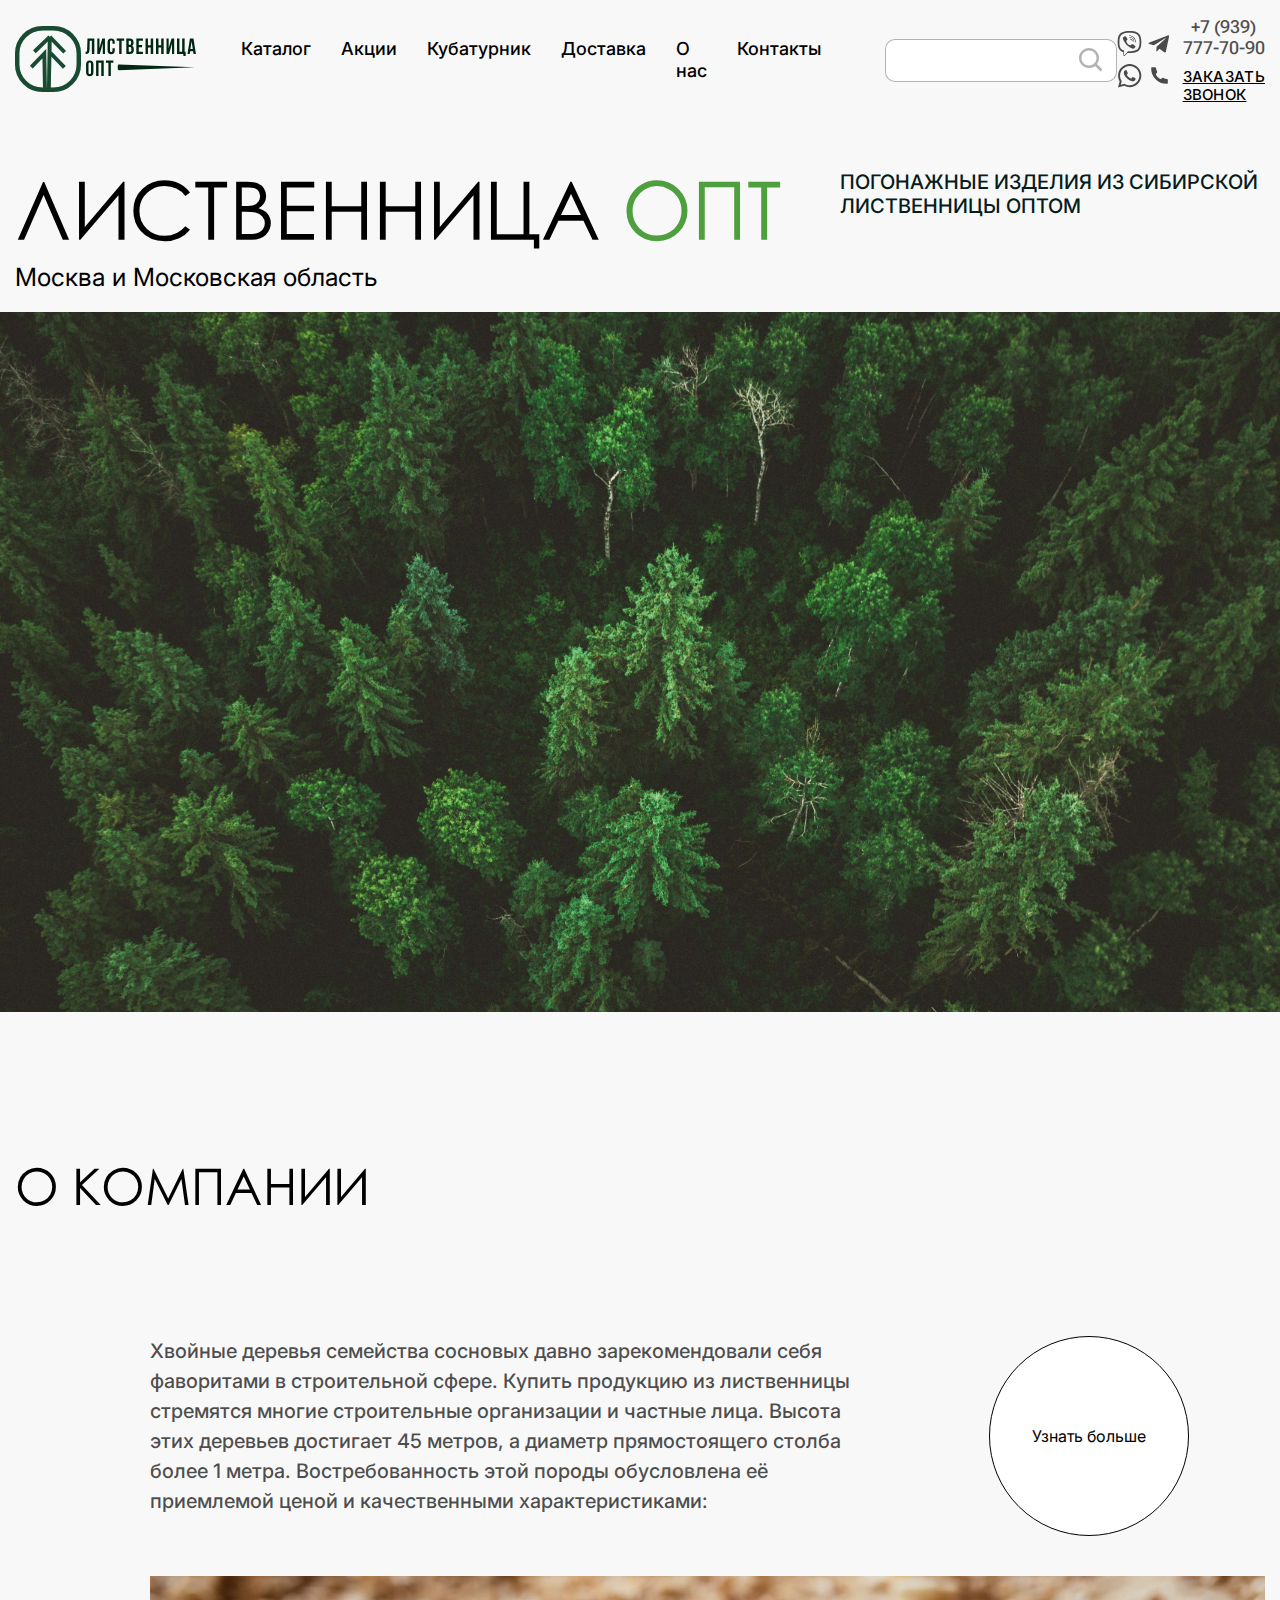
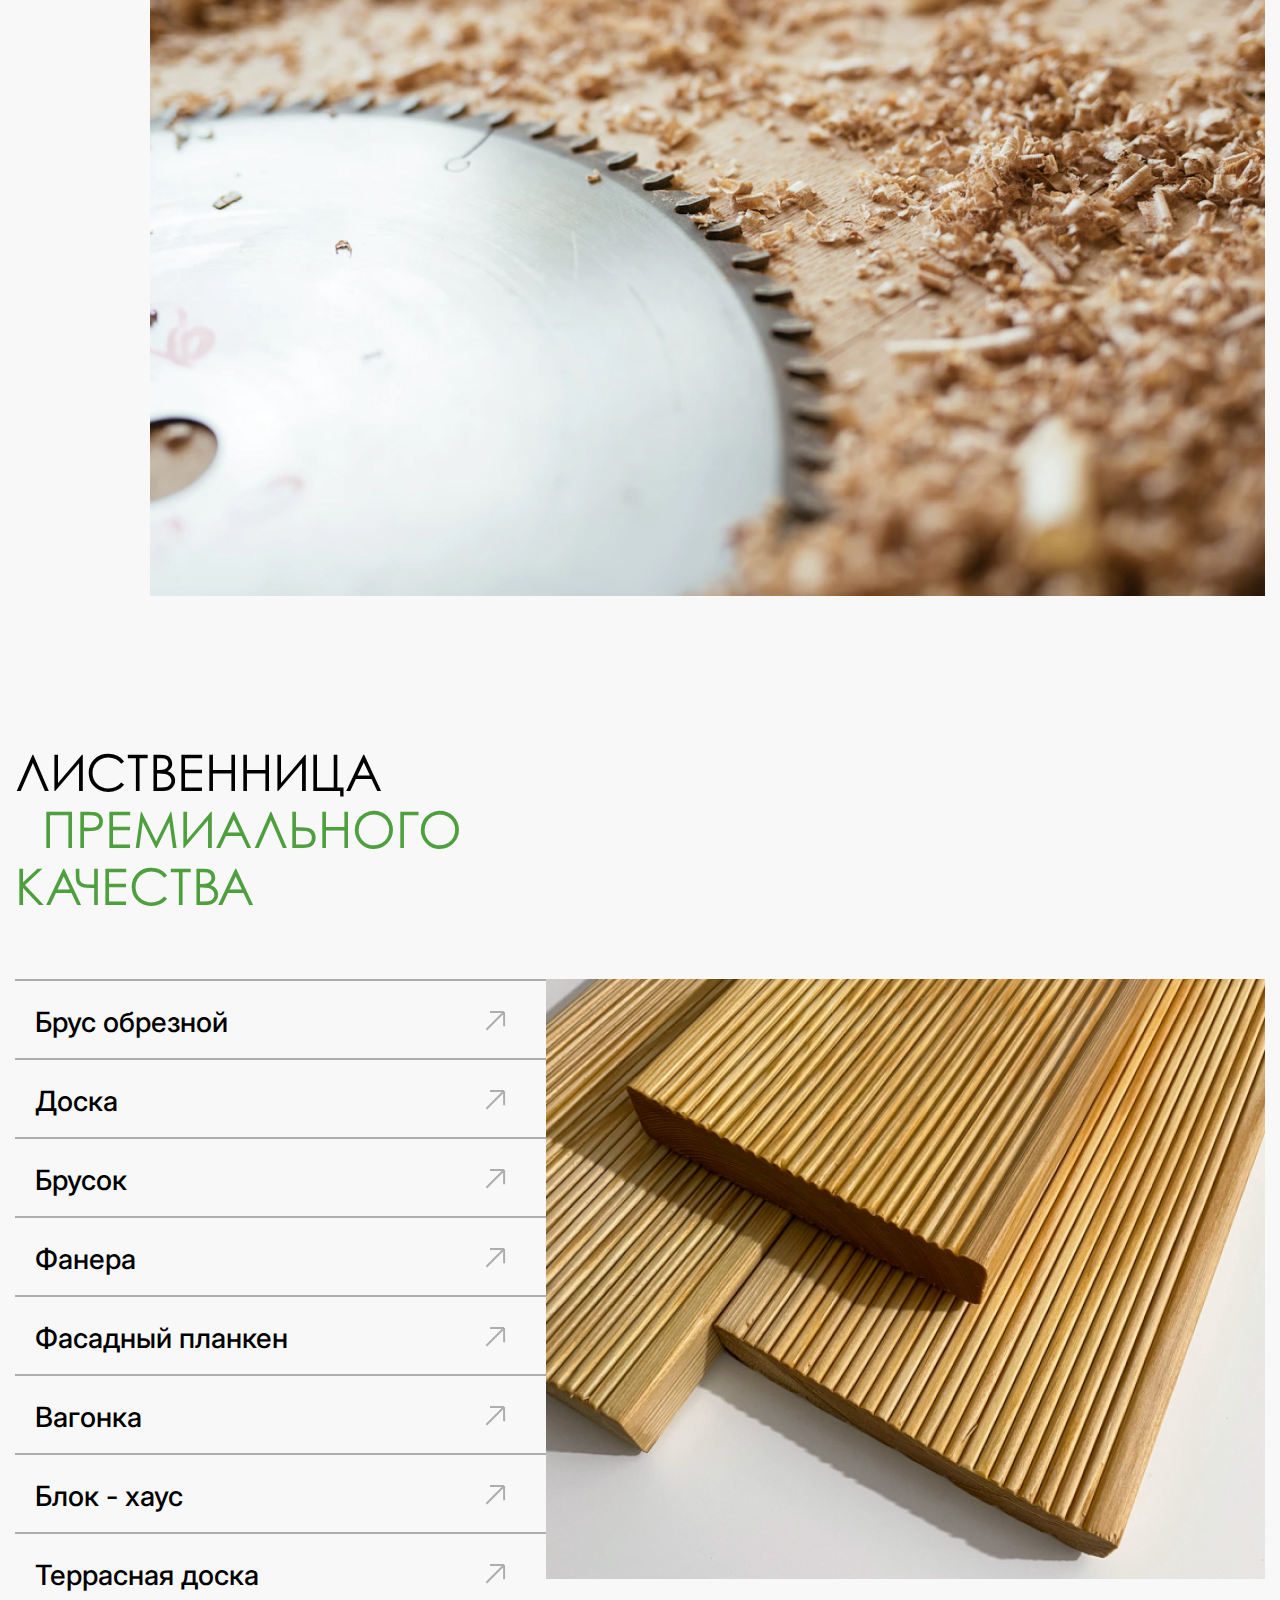
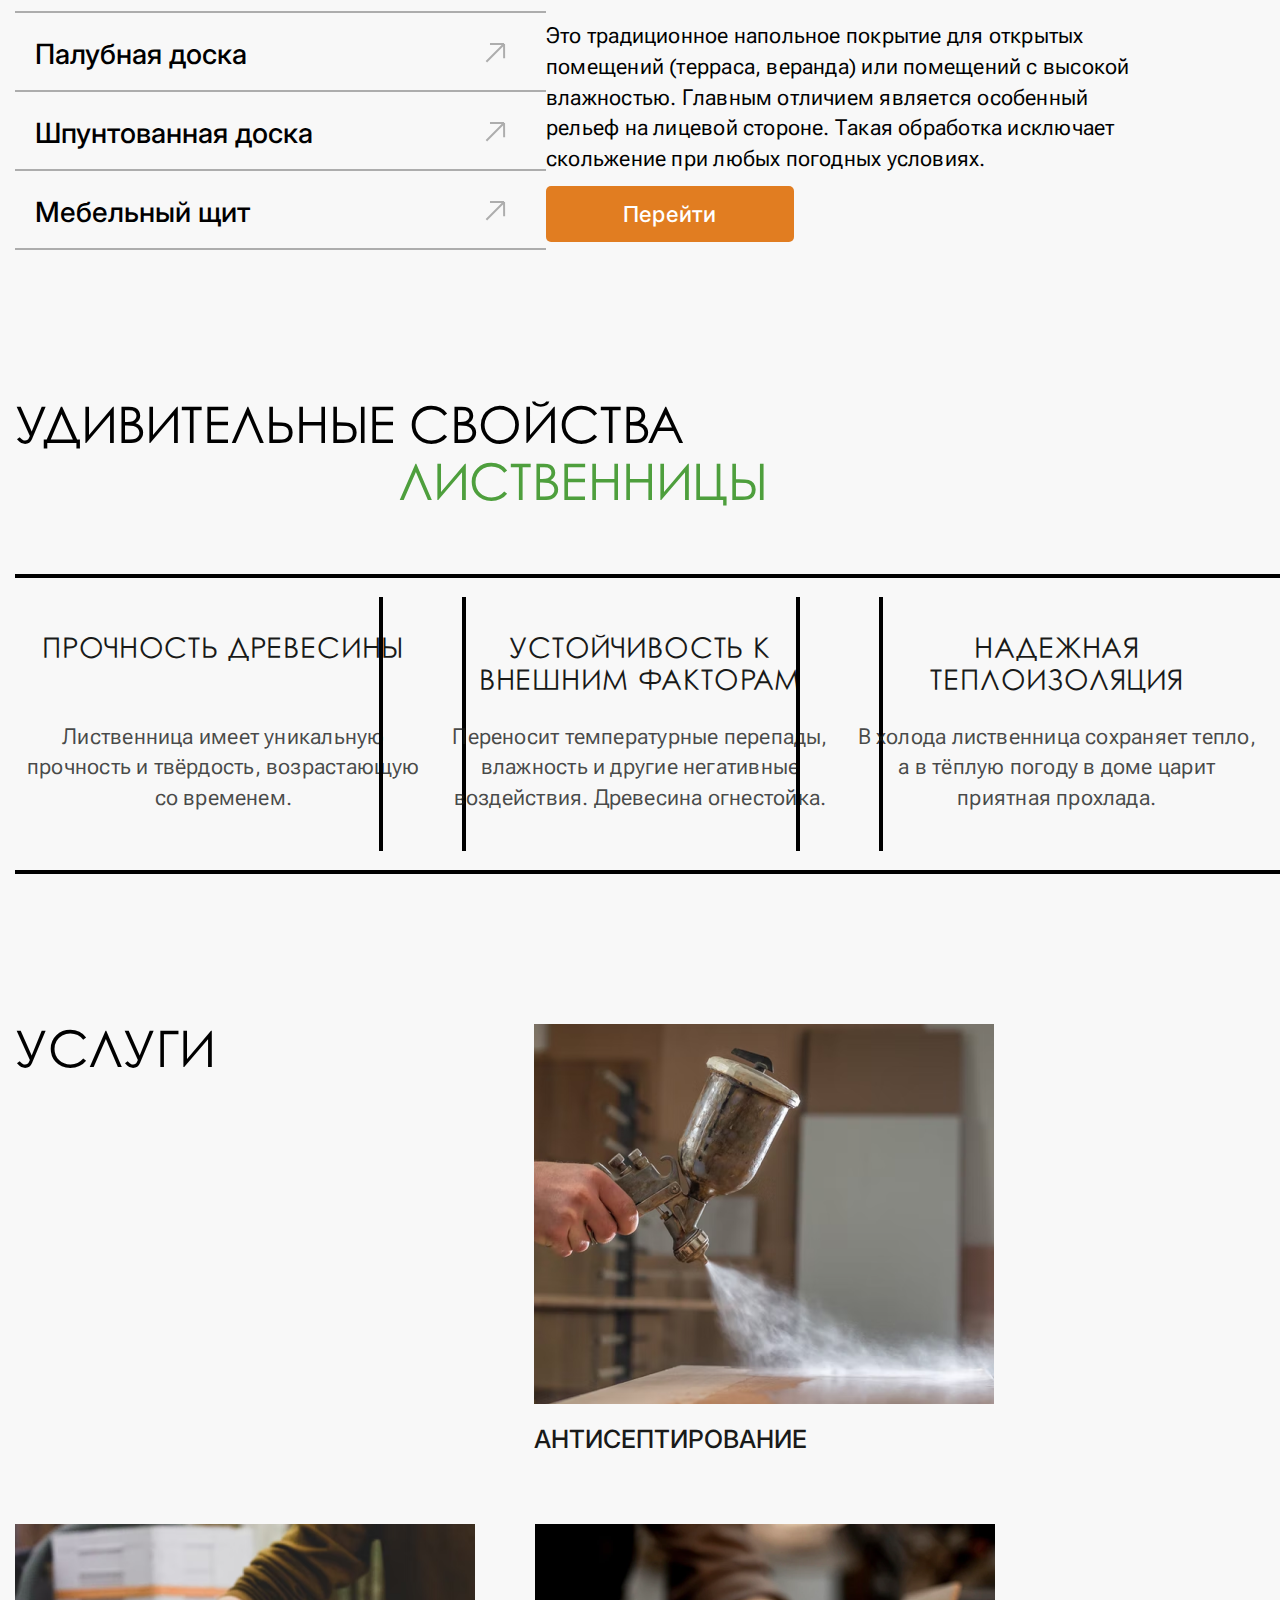
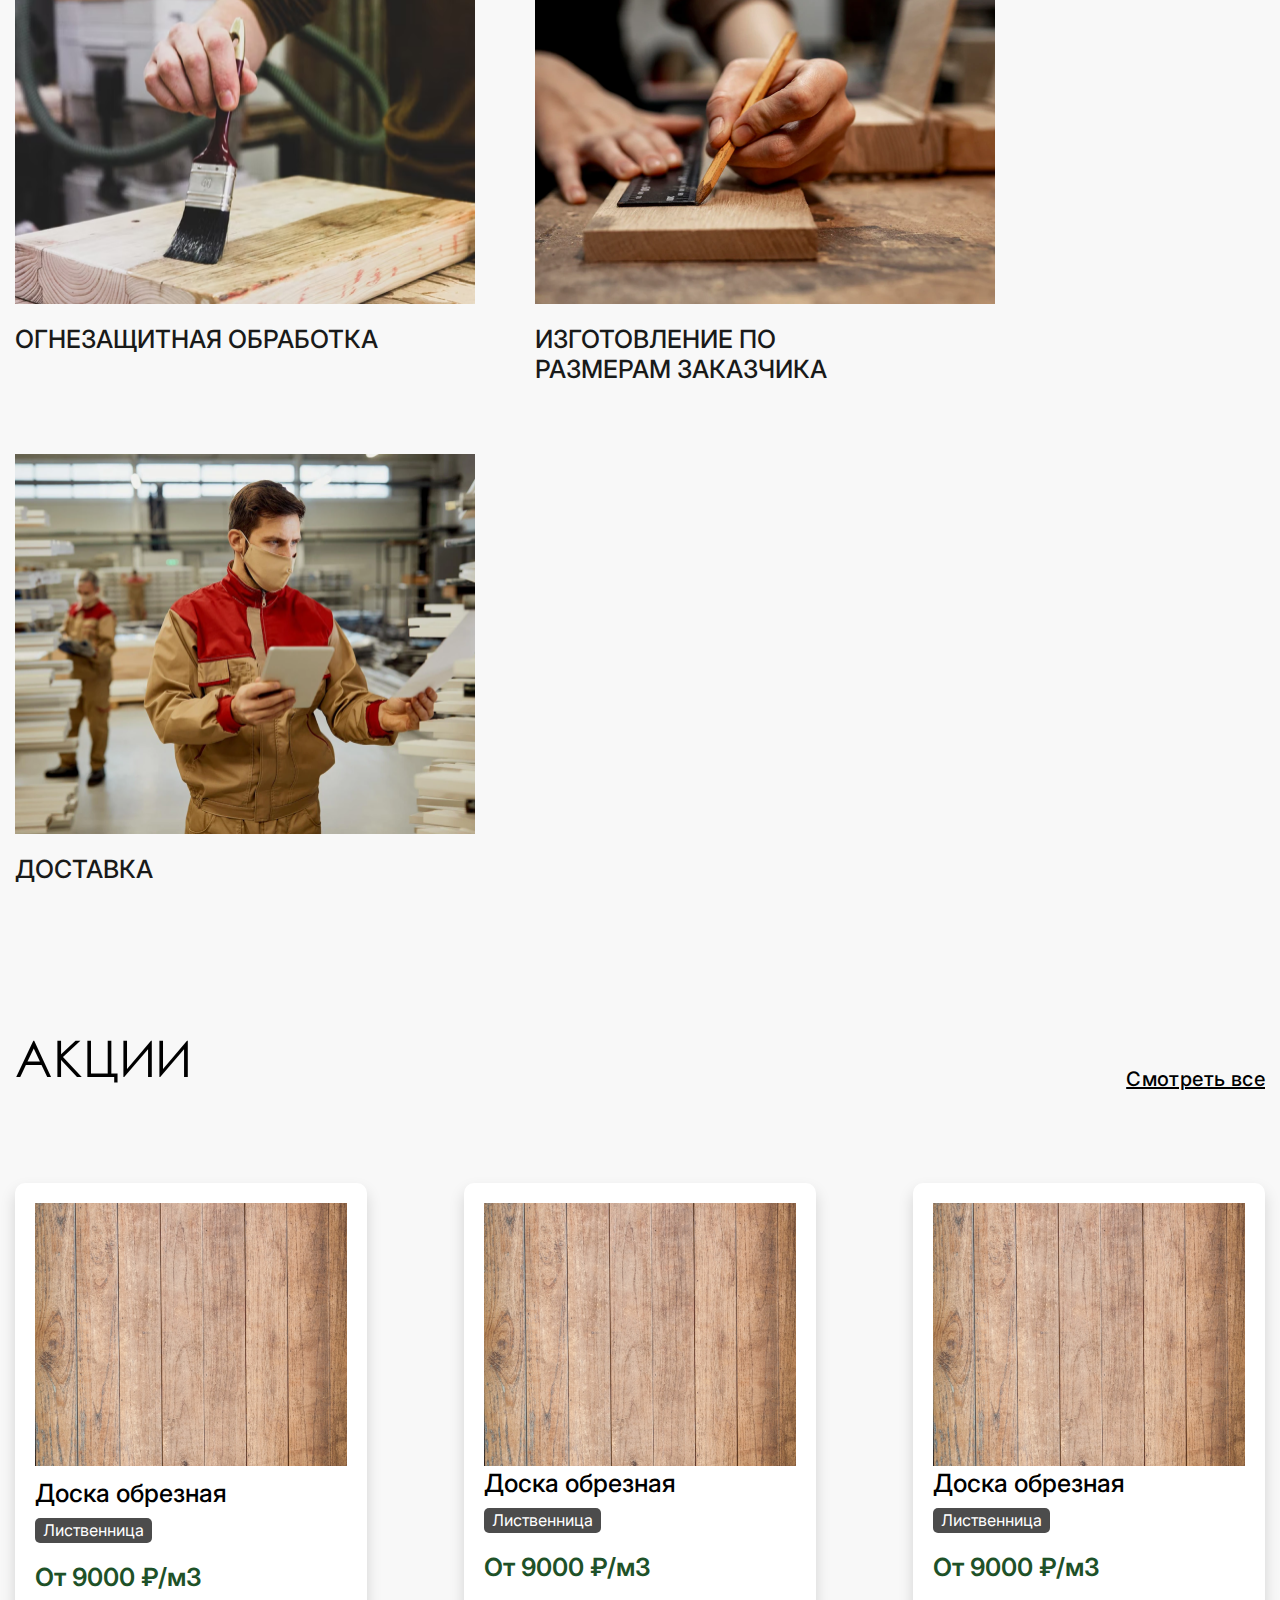
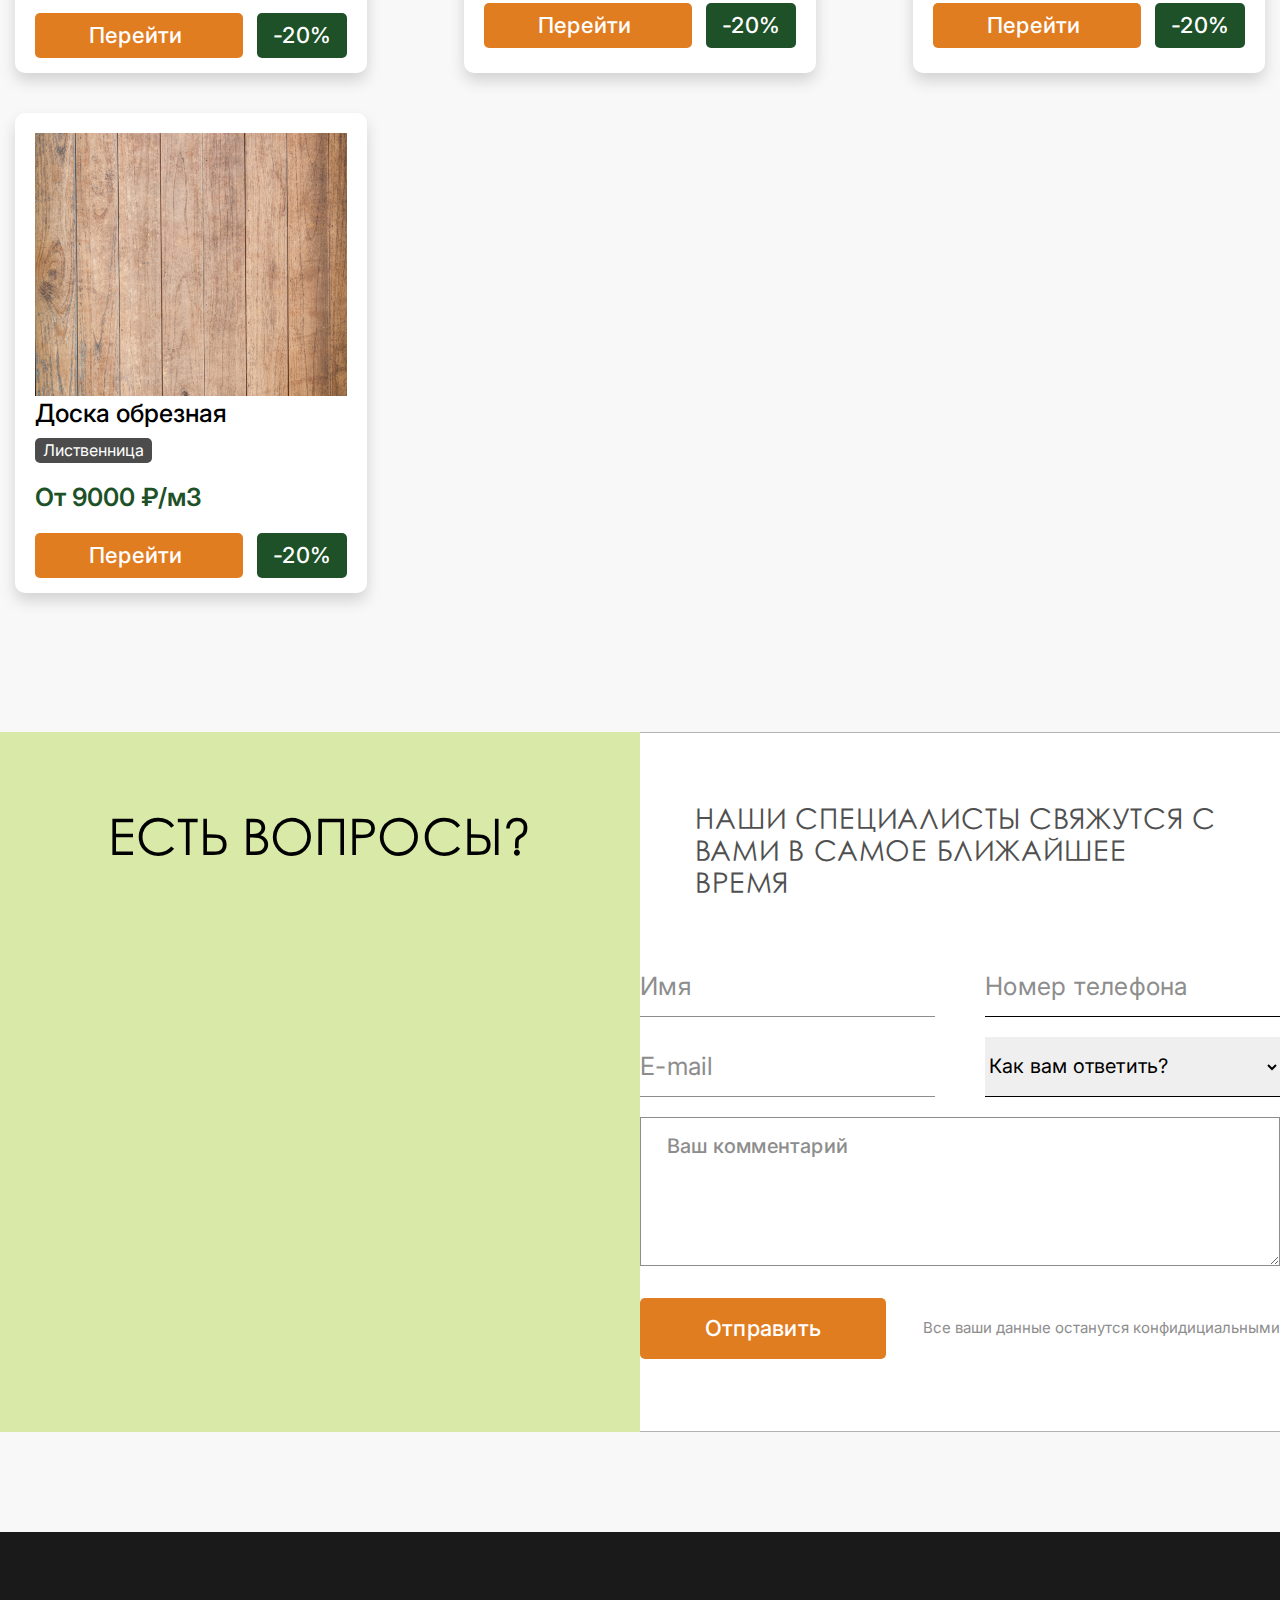
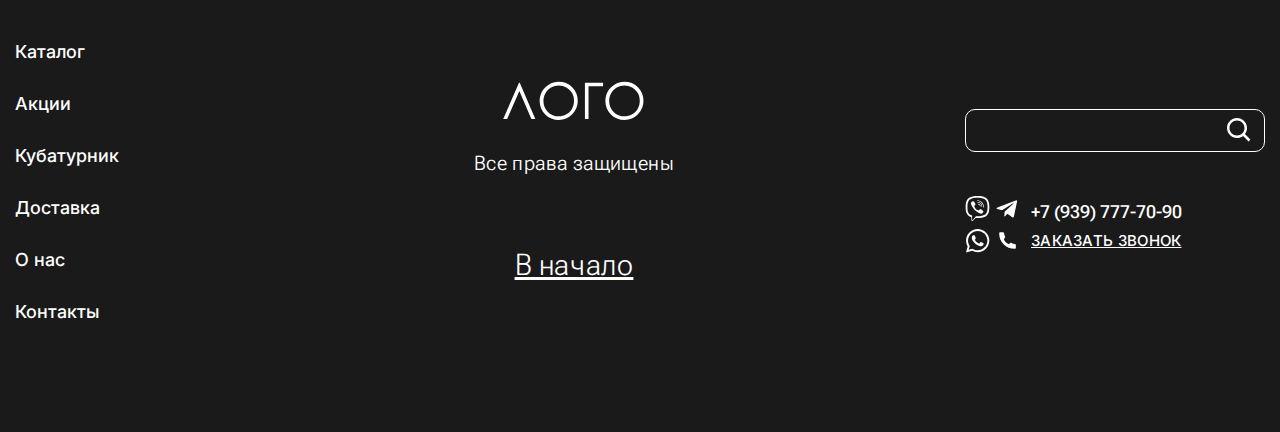
==== index.html @ d0ac2ffb "first commit" ====
<!DOCTYPE html>
<html lang="en">
  <head>
    <meta charset="UTF-8" />
    <meta http-equiv="X-UA-Compatible" content="IE=edge" />
    <meta name="viewport" content="width=device-width, initial-scale=1.0" />
    <title>Document</title>
    <link rel="stylesheet" href="./styles/style.css" />
  </head>
  <body>
    <header class="header">
      <container class="header__container container">
        <a href="./index.html" class="header__logo">
          <div class="header__logo-img">
            <svg
              width="181"
              height="66"
              viewBox="0 0 181 66"
              fill="none"
              xmlns="http://www.w3.org/2000/svg"
            >
              <g clip-path="url(#clip0_1202_562)">
                <path
                  d="M33.7879 67.9207L34.5194 26.017M34.7833 10.8943L49.6421 26.281M34.7833 10.8943L34.5194 26.017M34.7833 10.8943L19.3967 25.7531M34.5194 26.017L49.3781 41.4037"
                  stroke="#205E40"
                  stroke-width="3.85"
                />
                <path
                  d="M33.7879 67.9207L34.5194 26.017M34.7833 10.8943L49.6421 26.281M34.7833 10.8943L34.5194 26.017M34.7833 10.8943L19.3967 25.7531M34.5194 26.017L49.3781 41.4037"
                  stroke="black"
                  stroke-opacity="0.2"
                  stroke-width="3.85"
                />
                <path
                  d="M30.0166 68.0263L29.313 27.7174L16.2914 41.2017"
                  stroke="#205E40"
                  stroke-width="3.85"
                />
                <path
                  d="M30.0166 68.0263L29.313 27.7174L16.2914 41.2017"
                  stroke="black"
                  stroke-opacity="0.2"
                  stroke-width="3.85"
                />
              </g>
              <rect
                x="2.2"
                y="2.2"
                width="61.6"
                height="61.6"
                rx="25.3"
                stroke="#205E40"
                stroke-width="4.4"
              />
              <rect
                x="2.2"
                y="2.2"
                width="61.6"
                height="61.6"
                rx="25.3"
                stroke="black"
                stroke-opacity="0.2"
                stroke-width="4.4"
              />
              <path
                d="M70.598 25.822C71.1847 25.822 71.566 25.734 71.742 25.558C71.962 25.3673 72.0794 24.9273 72.094 24.238L72.49 12.6H79.332V28H76.868V14.8H74.756L74.492 24.106C74.448 25.514 74.1547 26.5187 73.612 27.12C73.0694 27.7213 72.1894 28.022 70.972 28.022H70.598V25.822ZM84.7703 28H82.2843V12.6H84.4403V22.346L85.3203 18.958L87.3003 12.6H89.9623V28H87.7843V17.154L86.7943 20.938L84.7703 28ZM99.791 22.258V24.304C99.791 26.8853 98.5883 28.176 96.183 28.176C93.7777 28.176 92.575 26.8853 92.575 24.304V16.296C92.575 13.7147 93.7777 12.424 96.183 12.424C98.5883 12.424 99.791 13.7147 99.791 16.296V17.792H97.503V16.142C97.503 15.13 97.085 14.624 96.249 14.624C95.413 14.624 94.995 15.13 94.995 16.142V24.458C94.995 25.4553 95.413 25.954 96.249 25.954C97.085 25.954 97.503 25.4553 97.503 24.458V22.258H99.791ZM101.655 12.6H109.135V14.8H106.605V28H104.185V14.8H101.655V12.6ZM114.953 12.6C117.344 12.6 118.539 13.7807 118.539 16.142V16.692C118.539 18.276 118.018 19.31 116.977 19.794C118.18 20.2633 118.781 21.3633 118.781 23.094V24.348C118.781 26.7827 117.556 28 115.107 28H111.301V12.6H114.953ZM113.721 21.07V25.8H115.107C115.943 25.8 116.361 25.294 116.361 24.282V22.94C116.361 22.236 116.236 21.7447 115.987 21.466C115.752 21.202 115.356 21.07 114.799 21.07H113.721ZM113.721 14.8V18.87H114.667C115.635 18.87 116.119 18.3273 116.119 17.242V16.384C116.119 15.328 115.708 14.8 114.887 14.8H113.721ZM123.759 19.09H127.081V21.29H123.759V25.8H127.939V28H121.339V12.6H127.939V14.8H123.759V19.09ZM132.958 28H130.538V12.6H132.958V19.2H135.708V12.6H138.172V28H135.708V21.4H132.958V28ZM143.447 28H141.027V12.6H143.447V19.2H146.197V12.6H148.661V28H146.197V21.4H143.447V28ZM154.002 28H151.516V12.6H153.672V22.346L154.552 18.958L156.532 12.6H159.194V28H157.016V17.154L156.026 20.938L154.002 28ZM162.004 12.6H164.424V25.8H167.174V12.6H169.638V25.844H170.694V30.068H168.34V28H162.004V12.6ZM180.948 28H178.506L178.088 25.206H175.118L174.7 28H172.478L174.942 12.6H178.484L180.948 28ZM175.426 23.116H177.758L176.592 15.328L175.426 23.116ZM73.502 46.458C73.502 47.47 73.92 47.976 74.756 47.976C75.592 47.976 76.01 47.47 76.01 46.458V38.142C76.01 37.13 75.592 36.624 74.756 36.624C73.92 36.624 73.502 37.13 73.502 38.142V46.458ZM71.082 38.296C71.082 37.064 71.3974 36.1107 72.028 35.436C72.6587 34.7613 73.568 34.424 74.756 34.424C75.944 34.424 76.8534 34.7613 77.484 35.436C78.1147 36.1107 78.43 37.064 78.43 38.296V46.304C78.43 47.536 78.1147 48.4893 77.484 49.164C76.8534 49.8387 75.944 50.176 74.756 50.176C73.568 50.176 72.6587 49.8387 72.028 49.164C71.3974 48.4893 71.082 47.536 71.082 46.304V38.296ZM83.5227 50H81.1027V34.6H88.7367V50H86.2727V36.8H83.5227V50ZM90.8874 34.6H98.3674V36.8H95.8374V50H93.4174V36.8H90.8874V34.6Z"
                fill="#002714"
              />
              <path
                d="M179.891 41.36L103.92 44.1777C103.297 44.2008 102.779 43.7019 102.779 43.0784L102.779 39.6416C102.779 39.0181 103.297 38.5192 103.92 38.5423L179.891 41.36Z"
                fill="#002714"
              />
              <defs>
                <clipPath id="clip0_1202_562">
                  <rect width="66" height="66" rx="27.5" fill="white" />
                </clipPath>
              </defs>
            </svg>
          </div>
        </a>
        <nav class="nav header__nav">
          <a href="./pages/catalog.html" class="nav__link">Каталог</a>
          <a href="./pages/discounts.html" class="nav__link">Акции</a>
          <a href="#" class="nav__link">Кубатурник</a>
          <a href="#" class="nav__link">Доставка</a>
          <a href="#" class="nav__link">О нас</a>
          <a href="#" class="nav__link">Контакты</a>
        </nav>
        <form class="header__form form">
          <fieldset class="form-field">
            <input type="text" class="form__input" />
            <span class="form__icon"
              ><svg
                width="24"
                height="24"
                viewBox="0 0 24 24"
                fill="none"
                xmlns="http://www.w3.org/2000/svg"
              >
                <path
                  d="M10 20C12.2187 19.9995 14.3735 19.2568 16.1213 17.89L21.6162 23.385L23.3838 21.6175L17.8888 16.1225C19.2563 14.3746 19.9995 12.2193 20 10C20 4.48625 15.5138 0 10 0C4.48625 0 0 4.48625 0 10C0 15.5138 4.48625 20 10 20ZM10 2.5C14.1362 2.5 17.5 5.86375 17.5 10C17.5 14.1362 14.1362 17.5 10 17.5C5.86375 17.5 2.5 14.1362 2.5 10C2.5 5.86375 5.86375 2.5 10 2.5Z"
                  fill="black"
                  fill-opacity="0.3"
                />
              </svg>
            </span>
          </fieldset>
        </form>
        <div class="header__socials socials">
          <div class="socials__row">
            <a href="#" class="socials__icon"
              ><svg
                width="25"
                height="25"
                viewBox="0 0 25 25"
                fill="none"
                xmlns="http://www.w3.org/2000/svg"
              >
                <g clip-path="url(#clip0_1202_554)">
                  <path
                    d="M11.8734 0.00412606C9.86719 0.0283448 5.55391 0.358032 3.14141 2.57131C1.34687 4.34944 0.720312 6.97835 0.646874 10.2291C0.585937 13.4682 0.512499 19.551 6.37578 21.2073V23.7299C6.37578 23.7299 6.33906 24.7393 7.00625 24.9463C7.82812 25.2065 8.29609 24.4299 9.07734 23.5955L10.5344 21.9479C14.5461 22.2815 17.6187 21.5127 17.9727 21.3987C18.7867 21.1385 23.3719 20.5526 24.1211 14.469C24.8898 8.18616 23.7469 4.22756 21.6836 2.43694H21.6711C21.0484 1.8635 18.5461 0.0400636 12.9555 0.0197511C12.9555 0.0197511 12.5406 -0.00837394 11.8734 0.00334481V0.00412606ZM11.9422 1.77053C12.5117 1.76663 12.8578 1.79084 12.8578 1.79084C17.5898 1.80334 19.8484 3.22756 20.3812 3.70725C22.1187 5.19631 23.0141 8.76506 22.3586 14.0104C21.7359 19.0963 18.0172 19.4182 17.3289 19.6377C17.0359 19.7315 14.3297 20.3987 10.9203 20.1791C10.9203 20.1791 8.38125 23.2432 7.5875 24.0323C7.46172 24.1705 7.31484 24.2112 7.22109 24.1908C7.08672 24.158 7.04609 23.9916 7.05391 23.7635L7.07812 19.5768C2.10547 18.2018 2.39844 13.0135 2.45156 10.3033C2.5125 7.59319 3.02109 5.376 4.53516 3.87444C6.57344 2.03147 10.2359 1.78303 11.9406 1.77053H11.9422ZM12.3172 4.47991C12.2763 4.4795 12.2357 4.48719 12.1977 4.50254C12.1598 4.51789 12.1252 4.5406 12.0961 4.56936C12.067 4.59812 12.0439 4.63236 12.028 4.6701C12.0122 4.70785 12.004 4.74835 12.0039 4.78928C12.0039 4.96428 12.1461 5.10256 12.3172 5.10256C13.0918 5.08783 13.8617 5.2266 14.5824 5.51087C15.3031 5.79513 15.9604 6.21927 16.5164 6.75881C17.6516 7.86116 18.2047 9.34241 18.2258 11.2791C18.2258 11.4502 18.3641 11.5924 18.5391 11.5924V11.5799C18.6215 11.5801 18.7008 11.5477 18.7594 11.4898C18.8181 11.4318 18.8515 11.353 18.8523 11.2705C18.8903 10.3589 18.7424 9.44914 18.4178 8.59644C18.0932 7.74375 17.5986 6.96597 16.9641 6.31038C15.7273 5.10178 14.1602 4.47913 12.3172 4.47913V4.47991ZM8.19922 5.19631C7.97808 5.164 7.75255 5.20839 7.56016 5.32209H7.54375C7.09708 5.58392 6.6947 5.91485 6.35156 6.30256C6.06641 6.63225 5.91172 6.96584 5.87109 7.28694C5.84687 7.47834 5.86328 7.66975 5.92031 7.85256L5.94062 7.86506C6.26172 8.80881 6.68125 9.71663 7.19375 10.5713C7.85392 11.7721 8.66637 12.8825 9.61094 13.8752L9.63906 13.9158L9.68359 13.9487L9.71172 13.9815L9.74453 14.0096C10.7408 14.9569 11.854 15.7732 13.057 16.4385C14.432 17.1869 15.2664 17.5408 15.7672 17.6877V17.6955C15.9141 17.7401 16.0477 17.7604 16.182 17.7604C16.6088 17.7291 17.0128 17.5558 17.3297 17.2682C17.7156 16.925 18.0429 16.5209 18.2984 16.0721V16.0643C18.5383 15.6127 18.457 15.1854 18.1109 14.8963C17.4178 14.2905 16.6683 13.7523 15.8727 13.2893C15.3398 13.0002 14.7984 13.1752 14.5789 13.4682L14.1109 14.058C13.8711 14.351 13.4352 14.3104 13.4352 14.3104L13.4227 14.3182C10.1719 13.4877 9.30469 10.1963 9.30469 10.1963C9.30469 10.1963 9.26406 9.74866 9.56484 9.52053L10.1508 9.04866C10.4312 8.82053 10.6266 8.27991 10.3258 7.74631C9.86594 6.94956 9.32899 6.19987 8.72266 5.50803C8.5901 5.34493 8.40414 5.23396 8.19766 5.19475L8.19922 5.19631ZM12.8578 6.12444C12.443 6.12444 12.443 6.751 12.8617 6.751C13.3776 6.75937 13.8867 6.86931 14.36 7.07454C14.8334 7.27978 15.2616 7.57627 15.6203 7.94709C15.9475 8.30804 16.199 8.73099 16.3597 9.19088C16.5205 9.65077 16.5873 10.1382 16.5562 10.6244C16.5577 10.7067 16.5913 10.7852 16.6498 10.843C16.7084 10.9008 16.7872 10.9334 16.8695 10.9338L16.882 10.9502C16.9649 10.9496 17.0443 10.9164 17.1029 10.8578C17.1615 10.7992 17.1947 10.7198 17.1953 10.6369C17.2234 9.39553 16.8375 8.35413 16.0805 7.51975C15.3195 6.68538 14.2578 6.21741 12.9023 6.12444H12.8578ZM13.3711 7.80881C12.9437 7.79631 12.9273 8.43538 13.3508 8.44788C14.3805 8.501 14.8805 9.02131 14.9461 10.0916C14.9475 10.1729 14.9807 10.2503 15.0385 10.3074C15.0963 10.3645 15.1742 10.3967 15.2555 10.3971H15.268C15.3097 10.3953 15.3507 10.3852 15.3886 10.3674C15.4264 10.3496 15.4603 10.3244 15.4883 10.2934C15.5163 10.2623 15.5378 10.226 15.5517 10.1865C15.5655 10.1471 15.5713 10.1052 15.5687 10.0635C15.4953 8.66819 14.7344 7.88225 13.3836 7.8096H13.3711V7.80881Z"
                    fill="black"
                    fill-opacity="0.7"
                  />
                </g>
                <defs>
                  <clipPath id="clip0_1202_554">
                    <rect width="25" height="25" fill="white" />
                  </clipPath>
                </defs>
              </svg>
            </a>
            <a href="#" class="socials__icon"
              ><svg
                width="25"
                height="25"
                viewBox="0 0 25 25"
                fill="none"
                xmlns="http://www.w3.org/2000/svg"
              >
                <path
                  d="M22.0097 5.85764L18.9152 20.4511C18.6816 21.4809 18.0729 21.7373 17.2079 21.2524L12.4926 17.7778L10.2177 19.9663C9.96575 20.2182 9.75554 20.4284 9.26995 20.4284L9.60906 15.6267L18.3476 7.73044C18.7277 7.39206 18.2648 7.20383 17.7573 7.54294L6.95403 14.3457L2.30315 12.8896C1.29168 12.5739 1.27337 11.8781 2.51409 11.3926L20.7053 4.38401C21.5475 4.06833 22.2844 4.57151 22.0097 5.85837V5.85764Z"
                  fill="black"
                  fill-opacity="0.7"
                />
              </svg>
            </a>
          </div>
          <div class="socials__row">
            <a href="#" class="socials__icon"
              ><svg
                width="25"
                height="25"
                viewBox="0 0 25 25"
                fill="none"
                xmlns="http://www.w3.org/2000/svg"
              >
                <path
                  d="M20.9233 4.4073C19.8488 3.32284 18.5692 2.46308 17.1591 1.87811C15.749 1.29314 14.2366 0.994662 12.71 1.00007C6.31299 1.00007 1.09961 6.21199 1.09375 12.6104C1.09375 14.6597 1.62988 16.6534 2.64209 18.4185L1 24.4376L7.1582 22.8233C8.86182 23.7504 10.7704 24.2364 12.71 24.2369H12.7158C19.1143 24.2369 24.3262 19.025 24.332 12.6207C24.3335 11.0944 24.0329 9.58287 23.4477 8.17323C22.8624 6.7636 22.004 5.48371 20.9219 4.4073H20.9233ZM12.71 22.2711C10.98 22.2717 9.28179 21.8061 7.79395 20.9234L7.44238 20.7125L3.78906 21.6705L4.76465 18.1065L4.53613 17.7388C3.56905 16.2012 3.05759 14.421 3.06104 12.6046C3.06104 7.29304 7.39258 2.96003 12.7158 2.96003C13.984 2.95776 15.2401 3.20653 16.4117 3.692C17.5832 4.17748 18.6471 4.89005 19.542 5.78865C20.44 6.68374 21.1519 7.74777 21.6366 8.91936C22.1213 10.0909 22.3693 11.3469 22.3662 12.6148C22.3604 17.9454 18.0288 22.2711 12.71 22.2711ZM18.0054 15.0435C17.7168 14.8985 16.2915 14.1968 16.0234 14.0972C15.7568 14.002 15.562 13.9522 15.3716 14.2423C15.1768 14.5308 14.6201 15.1885 14.4531 15.3775C14.2861 15.5723 14.1133 15.5943 13.8232 15.4508C13.5347 15.3043 12.5986 14.9996 11.4912 14.0079C10.627 13.2388 10.0483 12.2867 9.87549 11.9981C9.7085 11.7081 9.85938 11.5528 10.0044 11.4078C10.1318 11.2789 10.293 11.0679 10.438 10.901C10.5845 10.734 10.6328 10.6109 10.728 10.4176C10.8232 10.2213 10.7778 10.0543 10.7061 9.90925C10.6328 9.76423 10.0542 8.33308 9.80957 7.75593C9.5752 7.18611 9.33643 7.26521 9.15771 7.25788C8.99072 7.24763 8.7959 7.24763 8.60107 7.24763C8.45395 7.25129 8.30917 7.28532 8.17582 7.34758C8.04247 7.40984 7.92343 7.499 7.82617 7.60945C7.55957 7.89949 6.81396 8.60115 6.81396 10.0323C6.81396 11.4635 7.854 12.8389 8.00049 13.0338C8.14404 13.2286 10.0425 16.1568 12.9561 17.4166C13.6445 17.7169 14.1865 17.8941 14.6099 18.0289C15.3057 18.2515 15.9341 18.2178 16.4351 18.1461C16.9917 18.0611 18.1504 17.4429 18.395 16.7647C18.6353 16.085 18.6353 15.505 18.562 15.3834C18.4902 15.2603 18.2954 15.1885 18.0054 15.0435Z"
                  fill="black"
                  fill-opacity="0.7"
                />
              </svg>
            </a>
            <a href="#" class="socials__icon"
              ><svg
                width="25"
                height="25"
                viewBox="0 0 25 25"
                fill="none"
                xmlns="http://www.w3.org/2000/svg"
              >
                <path
                  d="M19.7889 20.8337C10.9024 20.8462 4.15763 14.0212 4.167 5.21178C4.167 4.63574 4.63367 4.16699 5.20867 4.16699H7.95867C8.47429 4.16699 8.91284 4.54616 8.98888 5.05658C9.17023 6.28059 9.52629 7.47225 10.0462 8.59512L10.1535 8.82637C10.2255 8.98198 10.241 9.15787 10.1973 9.32369C10.1536 9.48952 10.0533 9.63488 9.91388 9.7347C9.06179 10.343 8.73679 11.567 9.40034 12.5212C10.2357 13.7225 11.2784 14.7656 12.4795 15.6014C13.4347 16.2639 14.6587 15.9389 15.266 15.0878C15.3657 14.948 15.5112 14.8473 15.6772 14.8034C15.8433 14.7595 16.0195 14.775 16.1753 14.8472L16.4055 14.9534C17.5285 15.4743 18.7201 15.8305 19.9441 16.0118C20.4545 16.0878 20.8337 16.5264 20.8337 17.043V19.792C20.8337 19.9289 20.8067 20.0644 20.7543 20.1909C20.7019 20.3173 20.625 20.4322 20.5282 20.5289C20.4314 20.6257 20.3164 20.7024 20.1899 20.7547C20.0634 20.807 19.9278 20.8338 19.791 20.8337H19.7889Z"
                  fill="black"
                  fill-opacity="0.7"
                />
              </svg>
            </a>
          </div>
        </div>
        <div class="header__tel-box tel-box">
          <a href="tel:+79397777090" class="header__tel-box-num tel-box__num"
            >+7 (939) 777-70-90</a
          >
          <a href="#" class="header__tel-box-text tel-box__text"
            >Заказать звонок</a
          >
        </div>
      </container>
    </header>
    <main>
      <section class="hero">
        <div class="container hero__container">
          <div class="hero__row">
            <h1 class="hero__title">
              Лиственница <span class="hero__title--green">опт</span>
            </h1>
            <p class="hero__desc">
              Погонажные изделия из Сибирской лиственницы оптом
            </p>
          </div>
          <p class="hero__place-text">Москва и Московская область</p>
        </div>
      </section>
      <section class="about">
        <div class="container about__container">
          <h2 class="about__heading heading">О компании</h2>
          <div class="about__content">
            <div class="about__content-row">
              <p class="about__content-text">
                Хвойные деревья семейства сосновых давно зарекомендовали себя
                фаворитами в строительной сфере. Купить продукцию из лиственницы
                стремятся многие строительные организации и частные лица. Высота
                этих деревьев достигает 45 метров, а диаметр прямостоящего
                столба более 1 метра. Востребованность этой породы обусловлена
                её приемлемой ценой и качественными характеристиками:
              </p>
              <a href="#" class="about__content-link">Узнать больше</a>
            </div>
            <div class="about__content-picture">
              <img
                src="./assets/img/about-picture.jpg"
                class="about__content-picture-img"
                alt=""
              />
            </div>
          </div>
        </div>
      </section>
      <section class="larch">
        <div class="container larch__container">
          <h2 class="larch__heading heading">
            лиственница
            <span class="larch__heading--green"> премиального качества</span>
          </h2>
          <div class="larch__content">
            <ul class="larch__content-list larch-list">
              <li class="larch-list__item larch-item">
                <a href="#" class="larch-item__link">Брус обрезной</a>
                <a href="#" class="larch-item__icon"
                  ><svg
                    width="21"
                    height="20"
                    viewBox="0 0 21 20"
                    fill="none"
                    xmlns="http://www.w3.org/2000/svg"
                  >
                    <path
                      d="M1.3934 18.7487L19.0711 1.07107M19.0711 1.07107L19.1231 15.1612M19.0711 1.07107L4.98093 1.01907"
                      stroke="black"
                      stroke-opacity="0.3"
                      stroke-width="2"
                    />
                  </svg>
                </a>
              </li>
              <li class="larch-list__item larch-item">
                <a href="#" class="larch-item__link">Доска</a>
                <a href="#" class="larch-item__icon"
                  ><svg
                    width="21"
                    height="20"
                    viewBox="0 0 21 20"
                    fill="none"
                    xmlns="http://www.w3.org/2000/svg"
                  >
                    <path
                      d="M1.3934 18.7487L19.0711 1.07107M19.0711 1.07107L19.1231 15.1612M19.0711 1.07107L4.98093 1.01907"
                      stroke="black"
                      stroke-opacity="0.3"
                      stroke-width="2"
                    />
                  </svg>
                </a>
              </li>
              <li class="larch-list__item larch-item">
                <a href="#" class="larch-item__link">Брусок</a>
                <a href="#" class="larch-item__icon"
                  ><svg
                    width="21"
                    height="20"
                    viewBox="0 0 21 20"
                    fill="none"
                    xmlns="http://www.w3.org/2000/svg"
                  >
                    <path
                      d="M1.3934 18.7487L19.0711 1.07107M19.0711 1.07107L19.1231 15.1612M19.0711 1.07107L4.98093 1.01907"
                      stroke="black"
                      stroke-opacity="0.3"
                      stroke-width="2"
                    />
                  </svg>
                </a>
              </li>
              <li class="larch-list__item larch-item">
                <a href="#" class="larch-item__link">Фанера</a>
                <a href="#" class="larch-item__icon"
                  ><svg
                    width="21"
                    height="20"
                    viewBox="0 0 21 20"
                    fill="none"
                    xmlns="http://www.w3.org/2000/svg"
                  >
                    <path
                      d="M1.3934 18.7487L19.0711 1.07107M19.0711 1.07107L19.1231 15.1612M19.0711 1.07107L4.98093 1.01907"
                      stroke="black"
                      stroke-opacity="0.3"
                      stroke-width="2"
                    />
                  </svg>
                </a>
              </li>
              <li class="larch-list__item larch-item">
                <a href="#" class="larch-item__link">Фасадный планкен</a>
                <a href="#" class="larch-item__icon"
                  ><svg
                    width="21"
                    height="20"
                    viewBox="0 0 21 20"
                    fill="none"
                    xmlns="http://www.w3.org/2000/svg"
                  >
                    <path
                      d="M1.3934 18.7487L19.0711 1.07107M19.0711 1.07107L19.1231 15.1612M19.0711 1.07107L4.98093 1.01907"
                      stroke="black"
                      stroke-opacity="0.3"
                      stroke-width="2"
                    />
                  </svg>
                </a>
              </li>
              <li class="larch-list__item larch-item">
                <a href="#" class="larch-item__link">Вагонка</a>
                <a href="#" class="larch-item__icon"
                  ><svg
                    width="21"
                    height="20"
                    viewBox="0 0 21 20"
                    fill="none"
                    xmlns="http://www.w3.org/2000/svg"
                  >
                    <path
                      d="M1.3934 18.7487L19.0711 1.07107M19.0711 1.07107L19.1231 15.1612M19.0711 1.07107L4.98093 1.01907"
                      stroke="black"
                      stroke-opacity="0.3"
                      stroke-width="2"
                    />
                  </svg>
                </a>
              </li>
              <li class="larch-list__item larch-item">
                <a href="#" class="larch-item__link">Блок - хаус</a>
                <a href="#" class="larch-item__icon"
                  ><svg
                    width="21"
                    height="20"
                    viewBox="0 0 21 20"
                    fill="none"
                    xmlns="http://www.w3.org/2000/svg"
                  >
                    <path
                      d="M1.3934 18.7487L19.0711 1.07107M19.0711 1.07107L19.1231 15.1612M19.0711 1.07107L4.98093 1.01907"
                      stroke="black"
                      stroke-opacity="0.3"
                      stroke-width="2"
                    />
                  </svg>
                </a>
              </li>
              <li class="larch-list__item larch-item">
                <a href="#" class="larch-item__link">Террасная доска</a>
                <a href="#" class="larch-item__icon"
                  ><svg
                    width="21"
                    height="20"
                    viewBox="0 0 21 20"
                    fill="none"
                    xmlns="http://www.w3.org/2000/svg"
                  >
                    <path
                      d="M1.3934 18.7487L19.0711 1.07107M19.0711 1.07107L19.1231 15.1612M19.0711 1.07107L4.98093 1.01907"
                      stroke="black"
                      stroke-opacity="0.3"
                      stroke-width="2"
                    />
                  </svg>
                </a>
              </li>
              <li class="larch-list__item larch-item">
                <a href="#" class="larch-item__link">Палубная доска</a>
                <a href="#" class="larch-item__icon"
                  ><svg
                    width="21"
                    height="20"
                    viewBox="0 0 21 20"
                    fill="none"
                    xmlns="http://www.w3.org/2000/svg"
                  >
                    <path
                      d="M1.3934 18.7487L19.0711 1.07107M19.0711 1.07107L19.1231 15.1612M19.0711 1.07107L4.98093 1.01907"
                      stroke="black"
                      stroke-opacity="0.3"
                      stroke-width="2"
                    />
                  </svg>
                </a>
              </li>
              <li class="larch-list__item larch-item">
                <a href="#" class="larch-item__link">Шпунтованная доска</a>
                <a href="#" class="larch-item__icon"
                  ><svg
                    width="21"
                    height="20"
                    viewBox="0 0 21 20"
                    fill="none"
                    xmlns="http://www.w3.org/2000/svg"
                  >
                    <path
                      d="M1.3934 18.7487L19.0711 1.07107M19.0711 1.07107L19.1231 15.1612M19.0711 1.07107L4.98093 1.01907"
                      stroke="black"
                      stroke-opacity="0.3"
                      stroke-width="2"
                    />
                  </svg>
                </a>
              </li>
              <li class="larch-list__item larch-item">
                <a href="#" class="larch-item__link">Мебельный щит</a>
                <a href="#" class="larch-item__icon"
                  ><svg
                    width="21"
                    height="20"
                    viewBox="0 0 21 20"
                    fill="none"
                    xmlns="http://www.w3.org/2000/svg"
                  >
                    <path
                      d="M1.3934 18.7487L19.0711 1.07107M19.0711 1.07107L19.1231 15.1612M19.0711 1.07107L4.98093 1.01907"
                      stroke="black"
                      stroke-opacity="0.3"
                      stroke-width="2"
                    />
                  </svg>
                </a>
              </li>
            </ul>
            <div class="larch__content-info">
              <div class="larch__content-info-picture">
                <img
                  src="./assets/img/larch-picture.jpg"
                  alt=""
                  class="larch__content-info-picture-img"
                />
              </div>
              <p class="larch__content-info-desc">
                Это традиционное напольное покрытие для открытых помещений
                (терраса, веранда) или помещений с высокой влажностью. Главным
                отличием является особенный рельеф на лицевой стороне. Такая
                обработка исключает скольжение при любых погодных условиях.
              </p>
              <a href="#" class="larch__content-info-link">Перейти</a>
            </div>
          </div>
        </div>
      </section>

      <!-- properties -->

      <section class="properties">
        <div class="container properties__container">
          <h2 class="properties__heading heading">
            Удивительные свойства
            <span class="properties__heading--green">лиственницы</span>
          </h2>
          <div class="properties__list">
            <div class="properties__list-card properties-card">
              <span class="properties-card__border"></span>
              <h3 class="properties-card__heading">Прочность древесины</h3>
              <p class="properties-card__text">
                Лиственница имеет уникальную прочность и твёрдость, возрастающую
                со временем.
              </p>
            </div>
            <div class="properties__list-card properties-card">
              <span class="properties-card__border"></span>
              <h3 class="properties-card__heading">
                Устойчивость к внешним факторам
              </h3>
              <p class="properties-card__text">
                Переносит температурные перепады, влажность и другие негативные
                воздействия. Древесина огнестойка.
              </p>
            </div>
            <div class="properties__list-card properties-card">
              <span class="properties-card__border"></span>
              <h3 class="properties-card__heading">Надежная теплоизоляция</h3>
              <p class="properties-card__text">
                В холода лиственница сохраняет тепло, а в тёплую погоду в доме
                царит приятная прохлада.
              </p>
            </div>
          </div>
        </div>
      </section>

      <!-- SERVICES -->

      <section class="services">
        <div class="container services__container">
          <h2 class="services__heading heading">Услуги</h2>
          <div class="services__list">
            <div class="services__card">
              <div class="services__card-img services__card-img--1"></div>
              <h4 class="services__card-name">Антисептирование</h4>
            </div>
            <div class="services__card">
              <div class="services__card-img services__card-img--2"></div>
              <h4 class="services__card-name">Огнезащитная обработка</h4>
            </div>
            <div class="services__card">
              <div class="services__card-img services__card-img--3"></div>
              <h4 class="services__card-name">
                Изготовление по размерам заказчика
              </h4>
            </div>
            <div class="services__card">
              <div class="services__card-img services__card-img--4"></div>
              <h4 class="services__card-name">Доставка</h4>
            </div>
          </div>
        </div>
      </section>

      <!-- DISCOUNTS -->

      <section class="discounts">
        <div class="container discounts__container">
          <div class="discounts__head-row">
            <h3 class="discounts__heading heading">Акции</h3>
            <a href="#" class="discounts__head-row-link">Смотреть все</a>
          </div>
          <div class="discounts__list cards-list">
            <div class="discounts__list-card prod-card discount-card">
              <div class="discount__card-picture card-picture">
                <img src="./assets/img/discount-pic.png" alt="" />
              </div>
              <h5 class="discount__card-heading card-heading">
                Доска обрезная
              </h5>
              <p class="discount__card-subheading card-subheading">
                Лиственница
              </p>
              <span class="discount__card-price card-price">От 9000 ₽/м3</span>
              <div class="discount__card-row">
                <a href="" class="discount__card-row-link card-link">Перейти</a>
                <span class="discount__card-value discount-value">-20%</span>
              </div>
            </div>
            <div class="discounts__list-card prod-card discount-card">
              <div class="discount__card-picture">
                <img src="./assets/img/discount-pic.png" alt="" />
              </div>
              <h5 class="discount__card-heading card-heading">
                Доска обрезная
              </h5>
              <p class="discount__card-subheading card-subheading">
                Лиственница
              </p>
              <span class="discount__card-price card-price">От 9000 ₽/м3</span>
              <div class="discount__card-row">
                <a href="" class="discount__card-row-link card-link">Перейти</a>
                <span class="discount__card-value discount-value">-20%</span>
              </div>
            </div>
            <div class="discounts__list-card prod-card discount-card">
              <div class="discount__card-picture">
                <img src="./assets/img/discount-pic.png" alt="" />
              </div>
              <h5 class="discount__card-heading card-heading">
                Доска обрезная
              </h5>
              <p class="discount__card-subheading card-subheading">
                Лиственница
              </p>
              <span class="discount__card-price card-price">От 9000 ₽/м3</span>
              <div class="discount__card-row">
                <a href="" class="discount__card-row-link card-link">Перейти</a>
                <span class="discount__card-value discount-value">-20%</span>
              </div>
            </div>
            <div class="discounts__list-card prod-card discount-card">
              <div class="discount__card-picture">
                <img src="./assets/img/discount-pic.png" alt="" />
              </div>
              <h5 class="discount__card-heading card-heading">
                Доска обрезная
              </h5>
              <p class="discount__card-subheading card-subheading">
                Лиственница
              </p>
              <span class="discount__card-price card-price">От 9000 ₽/м3</span>
              <div class="discount__card-row">
                <a href="" class="discount__card-row-link card-link">Перейти</a>
                <span class="discount__card-value discount-value">-20%</span>
              </div>
            </div>
          </div>
        </div>
      </section>

      <!-- connect -->
      <section class="connect">
        <div class="connect__title">
          <h2 class="connect__heading heading">Есть вопросы?</h2>
        </div>
        <div class="connect__content">
          <p class="connect__content-caption">
            Наши специалисты свяжутся с вами в самое ближайшее время
          </p>
          <form action="" class="connect__content-form connect-form">
            <fieldset class="connect-form__fieldset">
              <input
                type="text"
                name="name"
                class="connect-form__fieldset-input"
                placeholder="Имя"
              />
              <input
                type="tel"
                name="tel"
                class="connect-form__fieldset-input connect-form__fieldset-input--contain"
                placeholder="Номер телефона"
              />
            </fieldset>
            <fieldset class="connect-form__fieldset">
              <input
                type="email"
                class="connect-form__fieldset-input"
                placeholder="E-mail"
              />
              <select name="connect-method" class="connect-form__select">
                <option value="1">Как вам ответить?</option>
                <option value="2">Звонок</option>
                <option value="3">Смс</option>
                <option value="4">WhatsApp</option>
              </select>
            </fieldset>
            <fieldset class="connect-form__fieldset-text">
              <textarea
                class="connect__textarea"
                name="user-comment"
                id=""
                cols="30"
                rows="10"
                placeholder="Ваш комментарий"
              ></textarea>
            </fieldset>
            <div class="connetct-form__btn-row">
              <button class="connetct-form__btn-row-button">Отправить</button>
              <p class="connetct-form__btn-row-text">
                Все ваши данные останутся конфидициальными
              </p>
            </div>
          </form>
        </div>
      </section>
    </main>
    <footer class="footer">
      <div class="container footer__container">
        <nav class="nav footer__nav">
          <a href="#" class="nav__link nav__link--white">Каталог</a>
          <a href="#" class="nav__link nav__link--white">Акции</a>
          <a href="#" class="nav__link nav__link--white">Кубатурник</a>
          <a href="#" class="nav__link nav__link--white">Доставка</a>
          <a href="#" class="nav__link nav__link--white">О нас</a>
          <a href="#" class="nav__link nav__link--white">Контакты</a>
        </nav>
        <div class="footer__md-col">
          <a href="#" class="footer__logo"
            ><svg
              width="141"
              height="39"
              viewBox="0 0 141 39"
              fill="none"
              xmlns="http://www.w3.org/2000/svg"
            >
              <path
                d="M32.3135 38.0225H28.3584L16.3711 10.0684L4.16406 38.0225H0.233398L16.0049 1.84082H16.7617L32.3135 38.0225ZM55.5068 0.839844C60.9756 0.839844 65.5492 2.6709 69.2275 6.33301C72.9222 9.99512 74.7695 14.5036 74.7695 19.8584C74.7695 25.1481 72.9303 29.6403 69.252 33.335C65.5736 37.0296 61.0895 38.877 55.7998 38.877C50.4287 38.877 45.8958 37.0459 42.2012 33.3838C38.5065 29.7054 36.6592 25.2539 36.6592 20.0293C36.6592 16.5625 37.4974 13.3398 39.1738 10.3613C40.8503 7.38281 43.1452 5.05534 46.0586 3.37891C48.972 1.6862 52.1214 0.839844 55.5068 0.839844ZM55.6533 4.4043C52.984 4.4043 50.445 5.10417 48.0361 6.50391C45.6436 7.88737 43.7799 9.76725 42.4453 12.1436C41.1107 14.5036 40.4434 17.1322 40.4434 20.0293C40.4434 24.3262 41.9245 27.9557 44.8867 30.918C47.8652 33.8802 51.4541 35.3613 55.6533 35.3613C58.4528 35.3613 61.0488 34.6777 63.4414 33.3105C65.834 31.9434 67.6976 30.0879 69.0322 27.7441C70.3669 25.3841 71.0342 22.7555 71.0342 19.8584C71.0342 16.9938 70.3669 14.3978 69.0322 12.0703C67.6976 9.74284 65.8177 7.88737 63.3926 6.50391C60.9674 5.10417 58.3877 4.4043 55.6533 4.4043ZM85.5361 37.9736H81.9229V1.76758H100.062V5.33203H85.5361V37.9736ZM121.229 0.839844C126.698 0.839844 131.272 2.6709 134.95 6.33301C138.645 9.99512 140.492 14.5036 140.492 19.8584C140.492 25.1481 138.653 29.6403 134.975 33.335C131.296 37.0296 126.812 38.877 121.522 38.877C116.151 38.877 111.618 37.0459 107.924 33.3838C104.229 29.7054 102.382 25.2539 102.382 20.0293C102.382 16.5625 103.22 13.3398 104.896 10.3613C106.573 7.38281 108.868 5.05534 111.781 3.37891C114.695 1.6862 117.844 0.839844 121.229 0.839844ZM121.376 4.4043C118.707 4.4043 116.168 5.10417 113.759 6.50391C111.366 7.88737 109.503 9.76725 108.168 12.1436C106.833 14.5036 106.166 17.1322 106.166 20.0293C106.166 24.3262 107.647 27.9557 110.609 30.918C113.588 33.8802 117.177 35.3613 121.376 35.3613C124.175 35.3613 126.771 34.6777 129.164 33.3105C131.557 31.9434 133.42 30.0879 134.755 27.7441C136.09 25.3841 136.757 22.7555 136.757 19.8584C136.757 16.9938 136.09 14.3978 134.755 12.0703C133.42 9.74284 131.54 7.88737 129.115 6.50391C126.69 5.10417 124.11 4.4043 121.376 4.4043Z"
                fill="white"
              />
            </svg>
          </a>
          <p class="footer__md-col-text">Все права защищены</p>
          <a href="#" class="footer__md-col-link">В начало</a>
        </div>
        <div class="footer__last-col">
          <form class="footer__form form">
            <fieldset class="form-field">
              <input type="text" class="form__input form__input--dark-bg" />
              <span class="form__icon footer__form-icon"
                ><svg
                  width="24"
                  height="24"
                  viewBox="0 0 24 24"
                  fill="none"
                  xmlns="http://www.w3.org/2000/svg"
                >
                  <path
                    d="M10 20C12.2187 19.9995 14.3735 19.2568 16.1213 17.89L21.6162 23.385L23.3838 21.6175L17.8888 16.1225C19.2563 14.3746 19.9995 12.2193 20 10C20 4.48625 15.5138 0 10 0C4.48625 0 0 4.48625 0 10C0 15.5138 4.48625 20 10 20ZM10 2.5C14.1362 2.5 17.5 5.86375 17.5 10C17.5 14.1362 14.1362 17.5 10 17.5C5.86375 17.5 2.5 14.1362 2.5 10C2.5 5.86375 5.86375 2.5 10 2.5Z"
                    fill="black"
                    fill-opacity="0.3"
                  />
                </svg>
              </span>
            </fieldset>
          </form>
          <div class="footer__contacts">
            <div class="footer__socials socials">
              <div class="socials__row">
                <a href="#" class="socials__icon footer__social-icon"
                  ><svg
                    width="25"
                    height="25"
                    viewBox="0 0 25 25"
                    fill="none"
                    xmlns="http://www.w3.org/2000/svg"
                  >
                    <g clip-path="url(#clip0_1202_554)">
                      <path
                        d="M11.8734 0.00412606C9.86719 0.0283448 5.55391 0.358032 3.14141 2.57131C1.34687 4.34944 0.720312 6.97835 0.646874 10.2291C0.585937 13.4682 0.512499 19.551 6.37578 21.2073V23.7299C6.37578 23.7299 6.33906 24.7393 7.00625 24.9463C7.82812 25.2065 8.29609 24.4299 9.07734 23.5955L10.5344 21.9479C14.5461 22.2815 17.6187 21.5127 17.9727 21.3987C18.7867 21.1385 23.3719 20.5526 24.1211 14.469C24.8898 8.18616 23.7469 4.22756 21.6836 2.43694H21.6711C21.0484 1.8635 18.5461 0.0400636 12.9555 0.0197511C12.9555 0.0197511 12.5406 -0.00837394 11.8734 0.00334481V0.00412606ZM11.9422 1.77053C12.5117 1.76663 12.8578 1.79084 12.8578 1.79084C17.5898 1.80334 19.8484 3.22756 20.3812 3.70725C22.1187 5.19631 23.0141 8.76506 22.3586 14.0104C21.7359 19.0963 18.0172 19.4182 17.3289 19.6377C17.0359 19.7315 14.3297 20.3987 10.9203 20.1791C10.9203 20.1791 8.38125 23.2432 7.5875 24.0323C7.46172 24.1705 7.31484 24.2112 7.22109 24.1908C7.08672 24.158 7.04609 23.9916 7.05391 23.7635L7.07812 19.5768C2.10547 18.2018 2.39844 13.0135 2.45156 10.3033C2.5125 7.59319 3.02109 5.376 4.53516 3.87444C6.57344 2.03147 10.2359 1.78303 11.9406 1.77053H11.9422ZM12.3172 4.47991C12.2763 4.4795 12.2357 4.48719 12.1977 4.50254C12.1598 4.51789 12.1252 4.5406 12.0961 4.56936C12.067 4.59812 12.0439 4.63236 12.028 4.6701C12.0122 4.70785 12.004 4.74835 12.0039 4.78928C12.0039 4.96428 12.1461 5.10256 12.3172 5.10256C13.0918 5.08783 13.8617 5.2266 14.5824 5.51087C15.3031 5.79513 15.9604 6.21927 16.5164 6.75881C17.6516 7.86116 18.2047 9.34241 18.2258 11.2791C18.2258 11.4502 18.3641 11.5924 18.5391 11.5924V11.5799C18.6215 11.5801 18.7008 11.5477 18.7594 11.4898C18.8181 11.4318 18.8515 11.353 18.8523 11.2705C18.8903 10.3589 18.7424 9.44914 18.4178 8.59644C18.0932 7.74375 17.5986 6.96597 16.9641 6.31038C15.7273 5.10178 14.1602 4.47913 12.3172 4.47913V4.47991ZM8.19922 5.19631C7.97808 5.164 7.75255 5.20839 7.56016 5.32209H7.54375C7.09708 5.58392 6.6947 5.91485 6.35156 6.30256C6.06641 6.63225 5.91172 6.96584 5.87109 7.28694C5.84687 7.47834 5.86328 7.66975 5.92031 7.85256L5.94062 7.86506C6.26172 8.80881 6.68125 9.71663 7.19375 10.5713C7.85392 11.7721 8.66637 12.8825 9.61094 13.8752L9.63906 13.9158L9.68359 13.9487L9.71172 13.9815L9.74453 14.0096C10.7408 14.9569 11.854 15.7732 13.057 16.4385C14.432 17.1869 15.2664 17.5408 15.7672 17.6877V17.6955C15.9141 17.7401 16.0477 17.7604 16.182 17.7604C16.6088 17.7291 17.0128 17.5558 17.3297 17.2682C17.7156 16.925 18.0429 16.5209 18.2984 16.0721V16.0643C18.5383 15.6127 18.457 15.1854 18.1109 14.8963C17.4178 14.2905 16.6683 13.7523 15.8727 13.2893C15.3398 13.0002 14.7984 13.1752 14.5789 13.4682L14.1109 14.058C13.8711 14.351 13.4352 14.3104 13.4352 14.3104L13.4227 14.3182C10.1719 13.4877 9.30469 10.1963 9.30469 10.1963C9.30469 10.1963 9.26406 9.74866 9.56484 9.52053L10.1508 9.04866C10.4312 8.82053 10.6266 8.27991 10.3258 7.74631C9.86594 6.94956 9.32899 6.19987 8.72266 5.50803C8.5901 5.34493 8.40414 5.23396 8.19766 5.19475L8.19922 5.19631ZM12.8578 6.12444C12.443 6.12444 12.443 6.751 12.8617 6.751C13.3776 6.75937 13.8867 6.86931 14.36 7.07454C14.8334 7.27978 15.2616 7.57627 15.6203 7.94709C15.9475 8.30804 16.199 8.73099 16.3597 9.19088C16.5205 9.65077 16.5873 10.1382 16.5562 10.6244C16.5577 10.7067 16.5913 10.7852 16.6498 10.843C16.7084 10.9008 16.7872 10.9334 16.8695 10.9338L16.882 10.9502C16.9649 10.9496 17.0443 10.9164 17.1029 10.8578C17.1615 10.7992 17.1947 10.7198 17.1953 10.6369C17.2234 9.39553 16.8375 8.35413 16.0805 7.51975C15.3195 6.68538 14.2578 6.21741 12.9023 6.12444H12.8578ZM13.3711 7.80881C12.9437 7.79631 12.9273 8.43538 13.3508 8.44788C14.3805 8.501 14.8805 9.02131 14.9461 10.0916C14.9475 10.1729 14.9807 10.2503 15.0385 10.3074C15.0963 10.3645 15.1742 10.3967 15.2555 10.3971H15.268C15.3097 10.3953 15.3507 10.3852 15.3886 10.3674C15.4264 10.3496 15.4603 10.3244 15.4883 10.2934C15.5163 10.2623 15.5378 10.226 15.5517 10.1865C15.5655 10.1471 15.5713 10.1052 15.5687 10.0635C15.4953 8.66819 14.7344 7.88225 13.3836 7.8096H13.3711V7.80881Z"
                        fill="black"
                        fill-opacity="0.7"
                      />
                    </g>
                    <defs>
                      <clipPath id="clip0_1202_554">
                        <rect width="25" height="25" fill="white" />
                      </clipPath>
                    </defs>
                  </svg>
                </a>
                <a href="#" class="socials__icon footer__social-icon"
                  ><svg
                    width="25"
                    height="25"
                    viewBox="0 0 25 25"
                    fill="none"
                    xmlns="http://www.w3.org/2000/svg"
                  >
                    <path
                      d="M22.0097 5.85764L18.9152 20.4511C18.6816 21.4809 18.0729 21.7373 17.2079 21.2524L12.4926 17.7778L10.2177 19.9663C9.96575 20.2182 9.75554 20.4284 9.26995 20.4284L9.60906 15.6267L18.3476 7.73044C18.7277 7.39206 18.2648 7.20383 17.7573 7.54294L6.95403 14.3457L2.30315 12.8896C1.29168 12.5739 1.27337 11.8781 2.51409 11.3926L20.7053 4.38401C21.5475 4.06833 22.2844 4.57151 22.0097 5.85837V5.85764Z"
                      fill="black"
                      fill-opacity="0.7"
                    />
                  </svg>
                </a>
              </div>
              <div class="socials__row">
                <a href="#" class="socials__icon footer__social-icon"
                  ><svg
                    width="25"
                    height="25"
                    viewBox="0 0 25 25"
                    fill="none"
                    xmlns="http://www.w3.org/2000/svg"
                  >
                    <path
                      d="M20.9233 4.4073C19.8488 3.32284 18.5692 2.46308 17.1591 1.87811C15.749 1.29314 14.2366 0.994662 12.71 1.00007C6.31299 1.00007 1.09961 6.21199 1.09375 12.6104C1.09375 14.6597 1.62988 16.6534 2.64209 18.4185L1 24.4376L7.1582 22.8233C8.86182 23.7504 10.7704 24.2364 12.71 24.2369H12.7158C19.1143 24.2369 24.3262 19.025 24.332 12.6207C24.3335 11.0944 24.0329 9.58287 23.4477 8.17323C22.8624 6.7636 22.004 5.48371 20.9219 4.4073H20.9233ZM12.71 22.2711C10.98 22.2717 9.28179 21.8061 7.79395 20.9234L7.44238 20.7125L3.78906 21.6705L4.76465 18.1065L4.53613 17.7388C3.56905 16.2012 3.05759 14.421 3.06104 12.6046C3.06104 7.29304 7.39258 2.96003 12.7158 2.96003C13.984 2.95776 15.2401 3.20653 16.4117 3.692C17.5832 4.17748 18.6471 4.89005 19.542 5.78865C20.44 6.68374 21.1519 7.74777 21.6366 8.91936C22.1213 10.0909 22.3693 11.3469 22.3662 12.6148C22.3604 17.9454 18.0288 22.2711 12.71 22.2711ZM18.0054 15.0435C17.7168 14.8985 16.2915 14.1968 16.0234 14.0972C15.7568 14.002 15.562 13.9522 15.3716 14.2423C15.1768 14.5308 14.6201 15.1885 14.4531 15.3775C14.2861 15.5723 14.1133 15.5943 13.8232 15.4508C13.5347 15.3043 12.5986 14.9996 11.4912 14.0079C10.627 13.2388 10.0483 12.2867 9.87549 11.9981C9.7085 11.7081 9.85938 11.5528 10.0044 11.4078C10.1318 11.2789 10.293 11.0679 10.438 10.901C10.5845 10.734 10.6328 10.6109 10.728 10.4176C10.8232 10.2213 10.7778 10.0543 10.7061 9.90925C10.6328 9.76423 10.0542 8.33308 9.80957 7.75593C9.5752 7.18611 9.33643 7.26521 9.15771 7.25788C8.99072 7.24763 8.7959 7.24763 8.60107 7.24763C8.45395 7.25129 8.30917 7.28532 8.17582 7.34758C8.04247 7.40984 7.92343 7.499 7.82617 7.60945C7.55957 7.89949 6.81396 8.60115 6.81396 10.0323C6.81396 11.4635 7.854 12.8389 8.00049 13.0338C8.14404 13.2286 10.0425 16.1568 12.9561 17.4166C13.6445 17.7169 14.1865 17.8941 14.6099 18.0289C15.3057 18.2515 15.9341 18.2178 16.4351 18.1461C16.9917 18.0611 18.1504 17.4429 18.395 16.7647C18.6353 16.085 18.6353 15.505 18.562 15.3834C18.4902 15.2603 18.2954 15.1885 18.0054 15.0435Z"
                      fill="black"
                      fill-opacity="0.7"
                    />
                  </svg>
                </a>
                <a href="#" class="socials__icon footer__social-icon"
                  ><svg
                    width="25"
                    height="25"
                    viewBox="0 0 25 25"
                    fill="none"
                    xmlns="http://www.w3.org/2000/svg"
                  >
                    <path
                      d="M19.7889 20.8337C10.9024 20.8462 4.15763 14.0212 4.167 5.21178C4.167 4.63574 4.63367 4.16699 5.20867 4.16699H7.95867C8.47429 4.16699 8.91284 4.54616 8.98888 5.05658C9.17023 6.28059 9.52629 7.47225 10.0462 8.59512L10.1535 8.82637C10.2255 8.98198 10.241 9.15787 10.1973 9.32369C10.1536 9.48952 10.0533 9.63488 9.91388 9.7347C9.06179 10.343 8.73679 11.567 9.40034 12.5212C10.2357 13.7225 11.2784 14.7656 12.4795 15.6014C13.4347 16.2639 14.6587 15.9389 15.266 15.0878C15.3657 14.948 15.5112 14.8473 15.6772 14.8034C15.8433 14.7595 16.0195 14.775 16.1753 14.8472L16.4055 14.9534C17.5285 15.4743 18.7201 15.8305 19.9441 16.0118C20.4545 16.0878 20.8337 16.5264 20.8337 17.043V19.792C20.8337 19.9289 20.8067 20.0644 20.7543 20.1909C20.7019 20.3173 20.625 20.4322 20.5282 20.5289C20.4314 20.6257 20.3164 20.7024 20.1899 20.7547C20.0634 20.807 19.9278 20.8338 19.791 20.8337H19.7889Z"
                      fill="black"
                      fill-opacity="0.7"
                    />
                  </svg>
                </a>
              </div>
            </div>
            <div class="footer__tel-box tel-box">
              <a
                href="tel:+79397777090"
                class="footer__tel-box-num tel-box__num"
                >+7 (939) 777-70-90</a
              >
              <a href="#" class="footer__tel-box-text tel-box__text"
                >Заказать звонок</a
              >
            </div>
          </div>
        </div>
      </div>
    </footer>
  </body>
</html>
---- styles/style.css ----
@import url(./reset.css);
@import url(./fonts.css);

* {
  box-sizing: border-box;
  margin: 0;
  padding: 0;
}

:root {
  --bg-white: #f8f8f8;
  --lite-grey: rgba(0, 0, 0, 0.3);
  --orange: #e17d21;
  --dark: #191a19;
  --grey: rgba(0, 0, 0, 0.7);
  --lite-green: #4e9f3d;
  --green: #1e5128;
}

a {
  text-decoration: none;
  color: inherit;
}

ul {
  list-style: none;
}

body {
  background-color: var(--bg-white);
}

.container {
  max-width: 1530px;
  width: 100%;
  height: 100%;
  margin: 0 auto;
  display: flex;
  align-items: center;
  padding: 0 15px;
}

.header {
  width: 100%;
  height: 120px;
  margin-bottom: 50px;
}
.header__container {
}
.header__logo {
  margin-right: 45px;
}
.header__logo-img {
}
.nav {
  display: flex;
  gap: 30px;
  margin-right: 64px;
}
.header__nav {
}
.nav__link {
  font-family: "Inter";
  font-style: normal;
  font-weight: 500;
  font-size: 18px;
  line-height: 22px;
  /* identical to box height */

  color: #000000;
}
.header__form {
}
.form {
  width: 100%;
  max-width: 300px;
  height: 43px;
  margin-right: auto;
}
.form-field {
  width: 100%;
  height: 100%;
  position: relative;
}
.form__input {
  width: 100%;
  height: 100%;
  background: #ffffff;
  /* Светло-серый */

  border: 1px solid var(--lite-grey);
  border-radius: 10px;
}

.form__icon {
  position: absolute;
  top: 50%;
  right: 14px;
  width: 24px;
  height: 24px;
  transform: translateY(-50%);
}

.header__socials {
}
.socials {
  margin-right: 11px;
  display: flex;
  flex-direction: column;
  gap: 5px;
}
.socials__row {
  display: flex;
  gap: 5px;
}
.socials__icon {
}
.header__tel-box {
}

.tel-box {
  display: flex;
  flex-direction: column;
  gap: 10px;
  align-items: flex-start;
}

.tel-box__num {
  font-family: "Roboto Flex";
  font-style: normal;
  font-weight: 500;
  font-size: 18px;
  line-height: 21px;
  /* identical to box height */

  text-align: center;
}

.tel-box__text {
  font-family: "Inter";
  font-style: normal;
  font-weight: 500;
  font-size: 15px;
  line-height: 18px;
  letter-spacing: 0.02em;
  text-decoration-line: underline;
  text-transform: uppercase;
}

.header__tel-box-num {
  /* 70% */

  color: rgba(0, 0, 0, 0.7);
}
.header__tel-box-text {
  color: #000000;
}

/* HERO */

.hero {
  margin-bottom: 150px;
}
.container {
}
.hero__container {
  min-height: 842px;
  flex-direction: column;
  background-image: url(../assets/img/main-picture.jpg);
  background-position: bottom center;
  background-size: auto 700px;
  background-repeat: no-repeat;
  align-items: flex-start;
}
.hero__row {
  width: 100%;
  display: flex;
  justify-content: space-between;
}
.hero__title {
  font-family: "Rounded Elegance";
  font-style: normal;
  font-weight: 400;
  font-size: 80px;
  line-height: 92px;
  text-transform: uppercase;

  color: #000000;
}

.hero__title--green {
  color: var(--lite-green);
}
.hero__desc {
  font-family: "Inter";
  font-style: normal;
  font-weight: 500;
  font-size: 20px;
  line-height: 24px;
  text-transform: uppercase;
  max-width: 425px;
  color: #061d1c;
}
.hero__place-text {
  font-family: "Inter";
  font-style: normal;
  font-weight: 400;
  font-size: 25px;
  line-height: 30px;

  color: #000000;
}

/* ABOUT */

.about {
  margin-bottom: 150px;
}
.container {
}
.about__container {
  flex-direction: column;
  align-items: flex-start;
}
.about__heading {
}
.heading {
  font-family: "Rounded Elegance";
  font-style: normal;
  font-weight: 400;
  font-size: 50px;
  line-height: 57px;
  text-transform: uppercase;

  color: #000000;
}
.about__content {
  align-self: flex-end;
  display: flex;
  flex-direction: column;
  gap: 40px;
  max-width: 1115px;
  width: 100%;
}

.about__content-row {
  margin-top: 117px;
  width: 100%;
  display: flex;
  justify-content: space-between;
}

.about__content-text {
  font-family: "Inter";
  font-style: normal;
  font-weight: 500;
  font-size: 20px;
  line-height: 150%;
  /* or 30px */

  /* 70% */
  max-width: 700px;
  color: rgba(0, 0, 0, 0.7);
}

.about__content-link {
  display: flex;
  align-items: center;
  justify-content: center;
  margin-right: 76px;
  width: 200px;
  height: 200px;
  background: #ffffff;
  border: 1px solid #000000;
  border-radius: 100px;
}

.about__content-picture {
  width: 100%;
  max-width: 1115px;
}

.about__content-picture-img {
  width: 100%;
}

/* larch */

.larch {
  margin-bottom: 150px;
}
.container {
}
.larch__container {
  flex-direction: column;
  align-items: flex-start;
  gap: 60px;
}
.larch__heading {
  max-width: 699px;
}

.heading {
}

.larch__heading--green {
  color: var(--lite-green);
  margin-left: 27px;
}

.larch__content {
  width: 100%;
  justify-content: space-between;
  display: flex;
}
.larch__content-list {
  display: flex;
  flex-direction: column;
  align-items: flex-start;
  width: 100%;
  max-width: 700px;
}
.larch-list {
}
.larch-list__item {
  width: 100%;
}
.larch-item {
  display: flex;
  align-items: center;
  justify-content: space-between;
  padding: 24px 40px 19px 20px;
  border-top: 2px solid var(--lite-grey);
}

.larch-item:last-child {
  border-bottom: 2px solid var(--lite-grey);
}

.larch-item__link {
  font-family: "Inter";
  font-style: normal;
  font-weight: 500;
  font-size: 28px;
  line-height: 34px;
  /* identical to box height */

  color: #000000;
}
.larch-item__icon {
}
.larch__content-info {
}
.larch__content-info-picture {
  margin-bottom: 40px;
}
.larch__content-info-picture-img {
}
.larch__content-info-desc {
  font-family: "Roboto Flex";
  font-style: normal;
  font-weight: 400;
  font-size: 22px;
  line-height: 140%;
  /* or 31px */
  max-width: 620px;
  letter-spacing: 0.01em;
  margin-bottom: 24px;
  color: #000000;
}
.larch__content-info-link {
  font-family: "Inter";
  font-style: normal;
  font-weight: 500;
  font-size: 22px;
  line-height: 140%;
  /* identical to box height, or 31px */

  letter-spacing: 0.01em;
  background: #e17d21;
  border-radius: 5px;
  padding: 15px 77px;
  color: #ffffff;
}

.properties {
  margin-bottom: 150px;
}
.container {
}
.properties__container {
  flex-direction: column;
  align-items: flex-start;
}
.properties__heading {
  max-width: 744px;
  margin-bottom: 60px;
}
.heading {
}
.properties__heading--green {
  color: var(--lite-green);
  margin-left: 383px;
}
.properties__list {
  display: flex;
  width: 100%;
  justify-content: center;
}

.properties__list-card {
}
.properties-card {
  padding: 60px 0;
  display: flex;
  width: 500px;
  height: 300px;
  align-items: center;
  flex-direction: column;
  position: relative;
}

.properties-card::before {
  position: absolute;
  content: "";
  width: 480px;
  height: 0;
  border: 2px solid #000000;
  top: 0;
  left: 0;
}

.properties-card::after {
  position: absolute;
  content: "";
  width: 480px;
  height: 0;
  border: 2px solid #000000;
  bottom: 0;
  left: 0;
}

.properties-card__heading {
  font-family: "Rounded Elegance";
  font-style: normal;
  font-weight: 400;
  font-size: 28px;
  line-height: 32px;
  letter-spacing: 0.03em;
  text-transform: uppercase;
  color: var(--dark);
  text-align: center;
  max-width: 462px;
  margin-bottom: auto;
  position: relative;
}

.properties-card__border {
  position: relative;
}

.properties-card__border::before {
  position: absolute;
  content: "";
  width: 0px;
  height: 250px;
  border: 2px solid #000000;

  top: -37px;
  left: -261px;
}

.properties-card__border::after {
  position: absolute;
  content: "";
  width: 0px;
  height: 250px;
  border: 2px solid #000000;
  top: -37px;
  left: 239px;
}

.properties-card__text {
  font-family: "Roboto Flex";
  font-style: normal;
  font-weight: 400;
  font-size: 22px;
  line-height: 140%;
  /* or 31px */

  text-align: center;
  letter-spacing: 0.01em;
  max-width: 402px;
  color: rgba(25, 26, 25, 0.8);
}

/* SERVICES */

.services {
  margin-bottom: 150px;
}
.container {
}
.services__container {
  align-items: start;
}
.services__heading {
  position: absolute;
}
.heading {
}
.services__list {
  justify-content: flex-start;
  width: 100%;
  display: flex;
  flex-wrap: wrap;
  row-gap: 70px;
  column-gap: 60px;
}
.services__card {
}

.services__card:first-child {
  margin-left: 519px;
}

.services__card-img {
  margin-bottom: 20px;
  width: 460px;
  height: 380px;
  background-repeat: no-repeat;
  background-size: 100% 100%;
}

.services__card-img--1 {
  background-image: url(../assets/img/services1.png);
}
.services__card-img--2 {
  background-image: url(../assets/img/services2.png);
}
.services__card-img--3 {
  background-image: url(../assets/img/services3.png);
}
.services__card-img--4 {
  background-image: url(../assets/img/services4.png);
}

.services__card-name {
  font-family: "Inter";
  font-style: normal;
  font-weight: 500;
  font-size: 25px;
  line-height: 30px;
  text-align: center;
  text-transform: uppercase;
  max-width: 374px;
  /* Dark */
  text-align: left;
  color: #191a19;
}

/* DISCOUNTS */

.discounts {
  margin-bottom: 139px;
}
.container {
}
.discounts__container {
  flex-direction: column;
  align-items: flex-start;
  gap: 92px;
}
.discounts__head-row {
  display: flex;
  width: 100%;
  justify-content: space-between;
}
.discounts__heading {
}
.heading {
}
.discounts__head-row-link {
  font-family: "Inter";
  font-style: normal;
  font-weight: 500;
  font-size: 20px;
  line-height: 24px;
  letter-spacing: 0.02em;
  text-decoration-line: underline;
  align-self: flex-end;
  color: #000000;
}
.discounts__list {
  row-gap: 40px;
}

.cards-list {
  display: flex;
  justify-content: space-between;
  width: 100%;
  flex-wrap: wrap;
}

.discounts__list-card {
}
.discount-card {
  max-width: 352px;
}

.prod-card {
  display: flex;
  width: 100%;
  flex-direction: column;
  background: #ffffff;
  box-shadow: 0px 8px 15px rgba(0, 0, 0, 0.15);
  border-radius: 10px;
  padding: 20px 20px 15px 20px;
}

.discount__card-picture {
}

.card-picture {
  height: 263px;
  width: 312px;
  margin-bottom: 12px;
}

.discount__card-heading {
  margin-bottom: 10px;
}

.card-heading {
  font-family: "Inter";
  font-style: normal;
  font-weight: 500;
  font-size: 25px;
  line-height: 30px;
  color: #000000;
}

.discount__card-subheading {
  margin-bottom: 19px;
}

.card-subheading {
  font-family: "Inter";
  font-style: normal;
  font-weight: 400;
  font-size: 16px;
  line-height: 19px;
  background: rgba(0, 0, 0, 0.7);
  border-radius: 5px;
  color: #ffffff;
  width: max-content;
  padding: 3px 8px;
}

.discount__card-price {
  margin-bottom: 21px;
}

.card-price {
  font-family: "Inter";
  font-style: normal;
  font-weight: 600;
  font-size: 25px;
  line-height: 30px;

  /* Green dark */
  color: var(--green);
}

.discount__card-row {
  display: flex;
  justify-content: space-between;
}
.discount__card-row-link {
}

.card-link {
  background: #e17d21;
  border-radius: 5px;
  font-family: "Inter";
  font-style: normal;
  font-weight: 500;
  font-size: 22px;
  line-height: 140%;
  /* identical to box height, or 31px */

  letter-spacing: 0.01em;

  color: #ffffff;
  padding: 7px 60px 7px 54px;
}

.discount__card-value {
}

.discount-value {
  font-family: "Inter";
  font-style: normal;
  font-weight: 500;
  font-size: 22px;
  line-height: 140%;
  /* identical to box height, or 31px */

  letter-spacing: 0.01em;
  background: #1e5128;
  border-radius: 5px;
  padding: 7px 16px;
  color: #ffffff;
}

/* CONNECT */

.connect {
  display: flex;
  min-height: 700px;
  height: 100%;
  width: 100%;
  margin-bottom: 100px;
}
.connect__title {
  background: #d8e9a8;
  width: 100%;
  max-width: 700px;
  display: flex;
  justify-content: center;
}
.connect__heading {
  margin-top: 80px;
  font-family: "Rounded Elegance";
  font-style: normal;
  font-weight: 400;
  font-size: 50px;
  line-height: 57px;
  text-transform: uppercase;

  color: #000000;
}
.heading {
}
.connect__content {
  width: 100%;
  display: flex;
  flex-direction: column;
  align-items: center;
  justify-content: center;
  background: #ffffff;
  /* Светло-серый */
  gap: 56px;
  border-width: 1px 0px;
  border-style: solid;
  border-color: rgba(0, 0, 0, 0.3);
}
.connect__content-caption {
  font-family: "Rounded Elegance";
  font-style: normal;
  font-weight: 400;
  font-size: 28px;
  line-height: 32px;
  letter-spacing: 0.03em;
  text-transform: uppercase;
  max-width: 530px;
  /* Шрифт */

  color: #505050;
}
.connect__content-form {
  max-width: 650px;
  width: 100%;
}
.connect-form {
  display: flex;
  flex-direction: column;
}
.connect-form__fieldset {
  width: 100%;
  display: flex;
  gap: 50px;
  margin-bottom: 20px;
}
.connect-form__fieldset-input {
  width: 100%;
  max-width: 300px;
  height: 60px;
  border: none;
  border-bottom: 1px solid #8d8d8d;
  font-family: "Inter";
  font-style: normal;
  font-weight: 400;
  font-size: 25px;
  line-height: 140%;
  /* identical to box height, or 35px */

  letter-spacing: 0.01em;

  color: #000000;
}

.connect-form__fieldset-input--contain {
  border-bottom: 1px solid #000000;
}

.connect-form__fieldset-input::placeholder {
  font-family: "Inter";
  font-style: normal;
  font-weight: 400;
  font-size: 25px;
  line-height: 140%;
  /* identical to box height, or 35px */

  letter-spacing: 0.01em;

  /* Grey */

  color: #8d8d8d;
}

.connect-form__select {
  width: 100%;
  max-width: 300px;
  height: 60px;
  border: none;
  border-bottom: 1px solid #000000;
  font-family: "Inter";
  font-style: normal;
  font-weight: 400;
  font-size: 20px;
  line-height: 140%;
  /* identical to box height, or 28px */

  letter-spacing: 0.01em;

  color: #000000;
}

.connect-form__fieldset-text {
  margin-bottom: 30px;
}

.connect__textarea {
  width: 100%;
  font-family: "Inter";
  font-style: normal;
  font-weight: 400;
  font-size: 25px;
  line-height: 140%;
  /* identical to box height, or 35px */
  border: 1px solid #8d8d8d;
  letter-spacing: 0.01em;
  height: 149px;
  color: #000000;
}

.connect__textarea::placeholder {
  font-family: "Inter";
  font-style: normal;
  font-weight: 500;
  font-size: 20px;
  line-height: 140%;
  /* identical to box height, or 28px */

  letter-spacing: 0.01em;
  padding-top: 14px;
  padding-left: 26px;
  /* Grey */

  color: #8d8d8d;
}

.connetct-form__btn-row {
  display: flex;
  justify-content: space-between;
  align-items: center;
}
.connetct-form__btn-row-button {
  font-family: "Inter";
  font-style: normal;
  font-weight: 500;
  font-size: 22px;
  line-height: 150%;
  /* identical to box height, or 33px */

  letter-spacing: 0.01em;
  border: none;
  color: #ffffff;
  background: #e17d21;
  border-radius: 5px;
  padding: 14px 65px;
}
.connetct-form__btn-row-text {
  font-family: "Inter";
  font-style: normal;
  font-weight: 400;
  font-size: 15px;
  line-height: 130%;
  /* or 19px */
  max-width: 359px;
  /* Grey */

  color: #8d8d8d;
}

/* FOOTER */

.footer {
  background-color: var(--dark);
  height: 500px;
}
.container {
}
.footer__container {
  justify-content: space-between;
}
.nav {
}
.footer__nav {
  flex-direction: column;
}
.nav__link {
}

.nav__link--white {
  color: #fff;
}

.footer__md-col {
  display: flex;
  justify-content: center;
  align-items: center;
  flex-direction: column;
}
.footer__logo {
  margin-bottom: 30px;
}
.footer__md-col-text {
  font-family: "Roboto Flex";
  font-style: normal;
  font-weight: 300;
  font-size: 20px;
  line-height: 23px;
  letter-spacing: 0.02em;
  margin-bottom: 72px;
  color: #ffffff;
}
.footer__md-col-link {
  font-family: "Roboto Flex";
  font-style: normal;
  font-weight: 300;
  font-size: 30px;
  line-height: 35px;
  letter-spacing: 0.02em;
  text-decoration-line: underline;

  color: #ffffff;
}
.footer__last-col {
  display: flex;
  flex-direction: column;
  width: 100%;
  max-width: 300px;
}
.footer__form {
  width: 100%;
  margin-bottom: 44px;
}
.form {
}
.form-field {
}
.form__input {
}

.form__input--dark-bg {
  border: 1px solid #ffffff;
  background-color: transparent;
}

.form__icon {
}

.footer__form-icon path {
  fill: #fff;
  fill-opacity: 1;
}

.footer__social-icon path {
  fill: #fff;
  fill-opacity: 1;
}

.footer__contacts {
  display: flex;
  align-items: center;
}

.footer__socials {
}
.socials {
}
.socials__row {
}
.socials__icon {
}
.footer__tel-box {
}
.footer__tel-box-num {
  color: #ffffff;
}
.footer__tel-box-text {
  color: #ffffff;
}

/* CATALOG ------------------------------------------------------------------*/

.products__card {
  max-width: 480px;
}

.products__card-picture {
  height: 265px;
  width: 440px;
  margin-bottom: 10px;
}

.products__card-picture img {
  width: 100%;
  height: 100%;
}

.catalog-header {
  margin-bottom: 70px;
}

.crumbs {
  margin-bottom: 30px;
  display: flex;
  gap: 12px;
  align-items: center;
}
.crumbs__link {
  font-family: "Inter";
  font-style: normal;
  font-weight: 500;
  font-size: 20px;
  line-height: 24px;

  /* 70% */

  color: var(--grey);
}
.products {
  margin-bottom: 120px;
}
.container {
}
.products__container {
  flex-direction: column;
  align-items: flex-start;
}
.products__heading {
  margin-bottom: 40px;
}
.heading {
}
.products__desc {
  font-family: "Inter";
  font-style: normal;
  font-weight: 500;
  font-size: 20px;
  line-height: 150%;
  /* or 30px */

  /* 70% */

  color: var(--grey);
  margin-bottom: 30px;
}
.cards-list {
}

.products__cards-list {
  row-gap: 40px;
  margin-bottom: 40px;
}

.products__card {
  position: relative;
}
.prod-card {
}
.card-picture {
}
.products__card-picture {
}
.products__card-heading {
  margin-bottom: 10px;
}
.card-heading {
}
.products__card-subheading {
  margin-bottom: 10px;
}
.card-subheading {
}
.products__card-row {
}
.products__card-price {
}
.card-price {
}
.products__card-link {
  position: absolute;
  bottom: 18px;
  right: 20px;
}

.card-link {
  max-width: min-content;
}

.products__bottom-link {
  font-family: "Inter";
  font-style: normal;
  font-weight: 600;
  font-size: 20px;
  line-height: 24px;
  letter-spacing: 0.02em;
  text-decoration-line: underline;
  align-self: center;
  color: #000000;
}

/* DISCOUNTS PAGE ----------------------------------------------*/
.discounts {
}
.container {
}

.discounts__crumbs {
  margin-bottom: 50px;
}

.discounts__container {
}
.discounts__heading {
}
.heading {
}
.discounts-row {
  background: #191a19;
  /* Светло-серый */
  min-height: 117px;
  align-items: center;
  padding: 0 30px;
  border: 1px solid rgba(0, 0, 0, 0.3);
  box-shadow: 0px 7px 15px rgba(40, 54, 58, 0.15);
  border-radius: 10px;
  display: flex;
  justify-content: space-between;
  width: 100%;
}
.discounts-row__text {
  font-family: "Inter";
  font-style: normal;
  font-weight: 500;
  font-size: 20px;
  line-height: 150%;
  /* or 30px */
  max-width: 545px;
  color: #ffffff;
}
.discounts-row__link {
  font-family: "Inter";
  font-style: normal;
  font-weight: 500;
  font-size: 20px;
  line-height: 24px;
  padding: 13px 23px;
  /* Белый */
  background: #e17d21;
  border-radius: 5px;
  color: #ffffff;
}
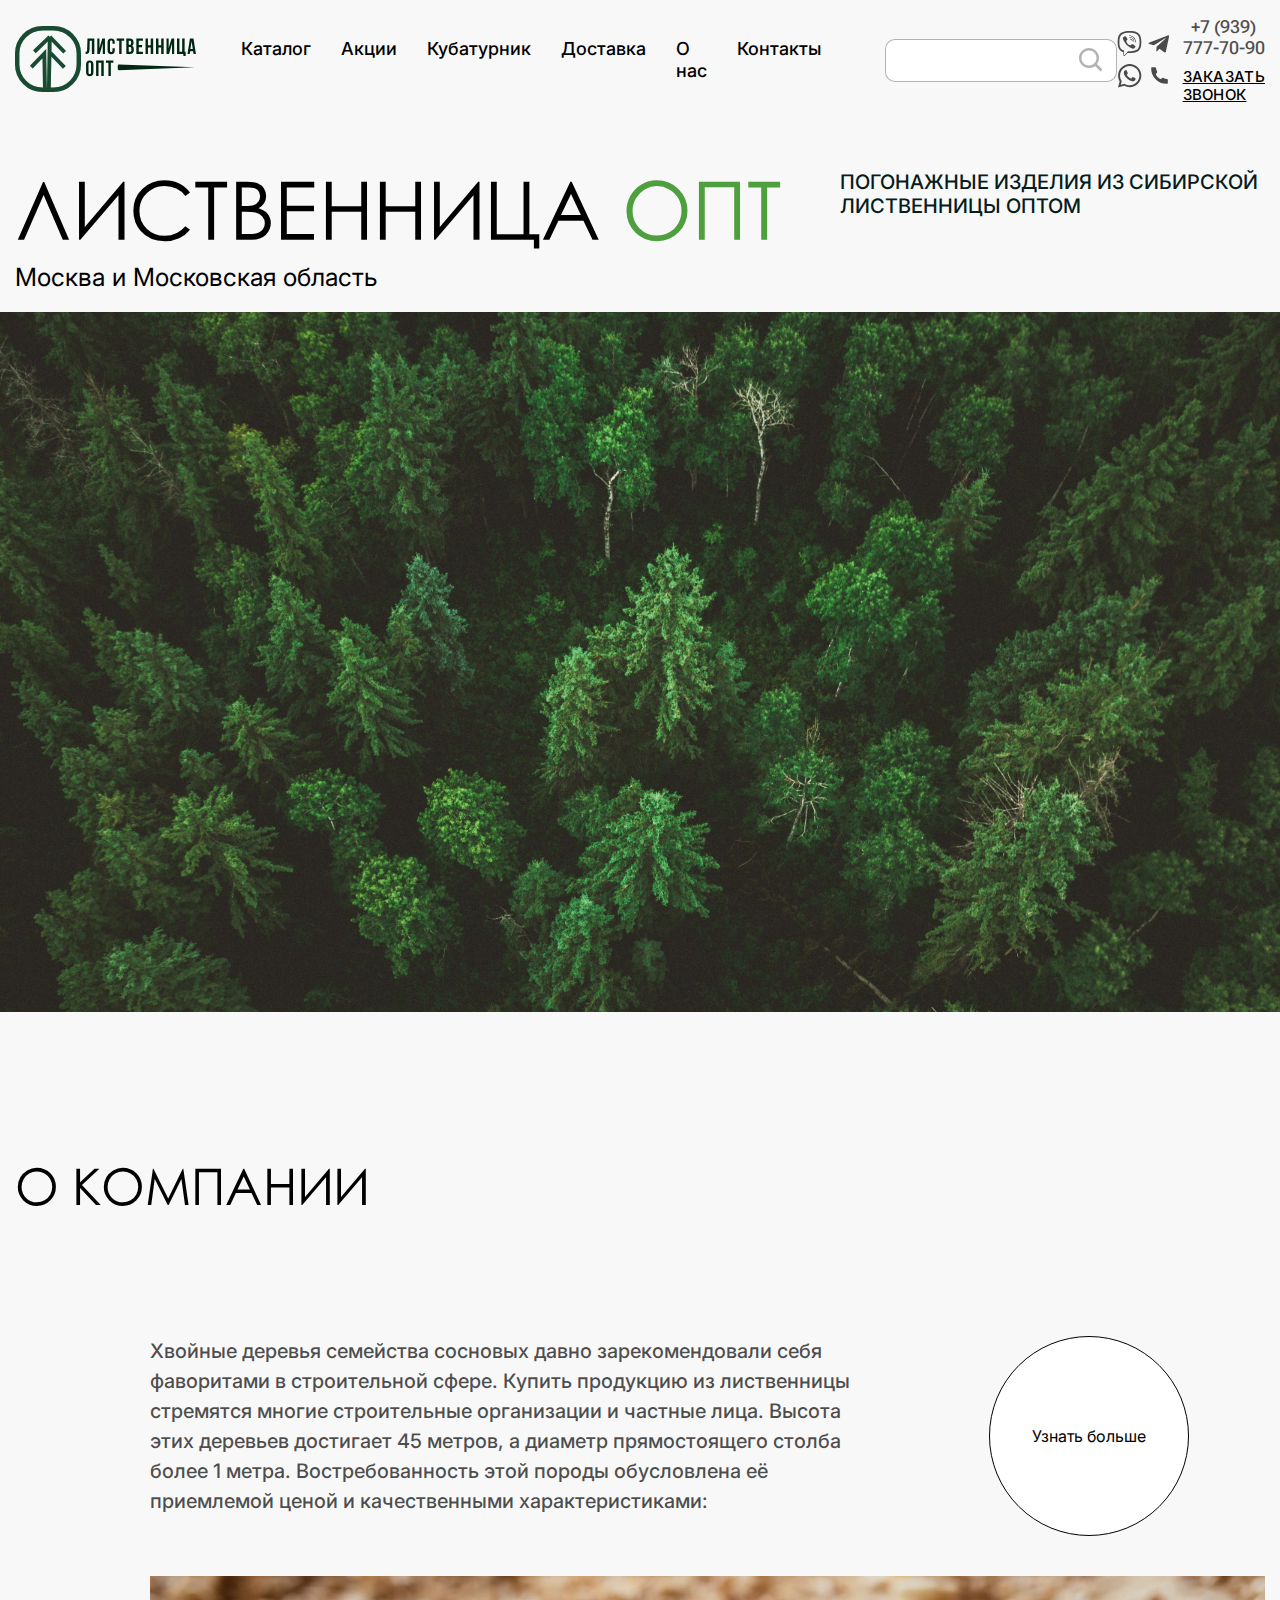
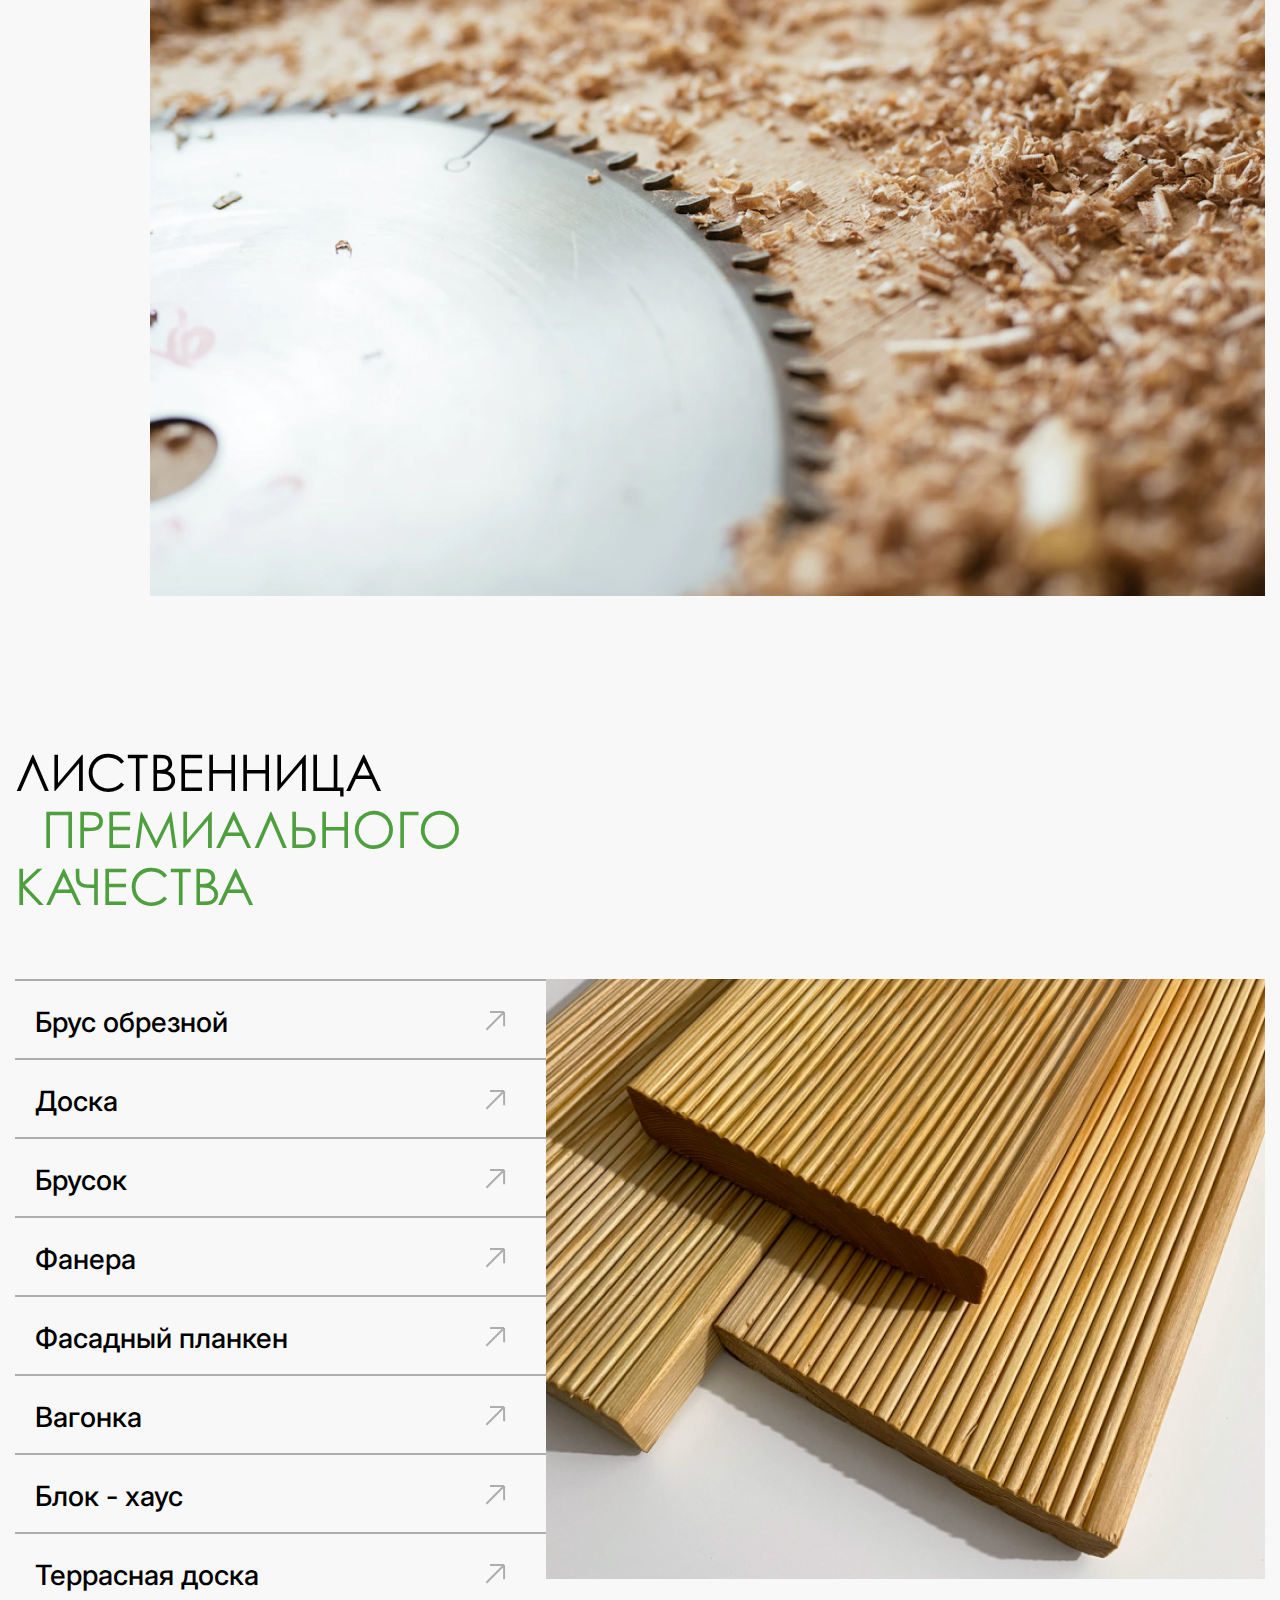
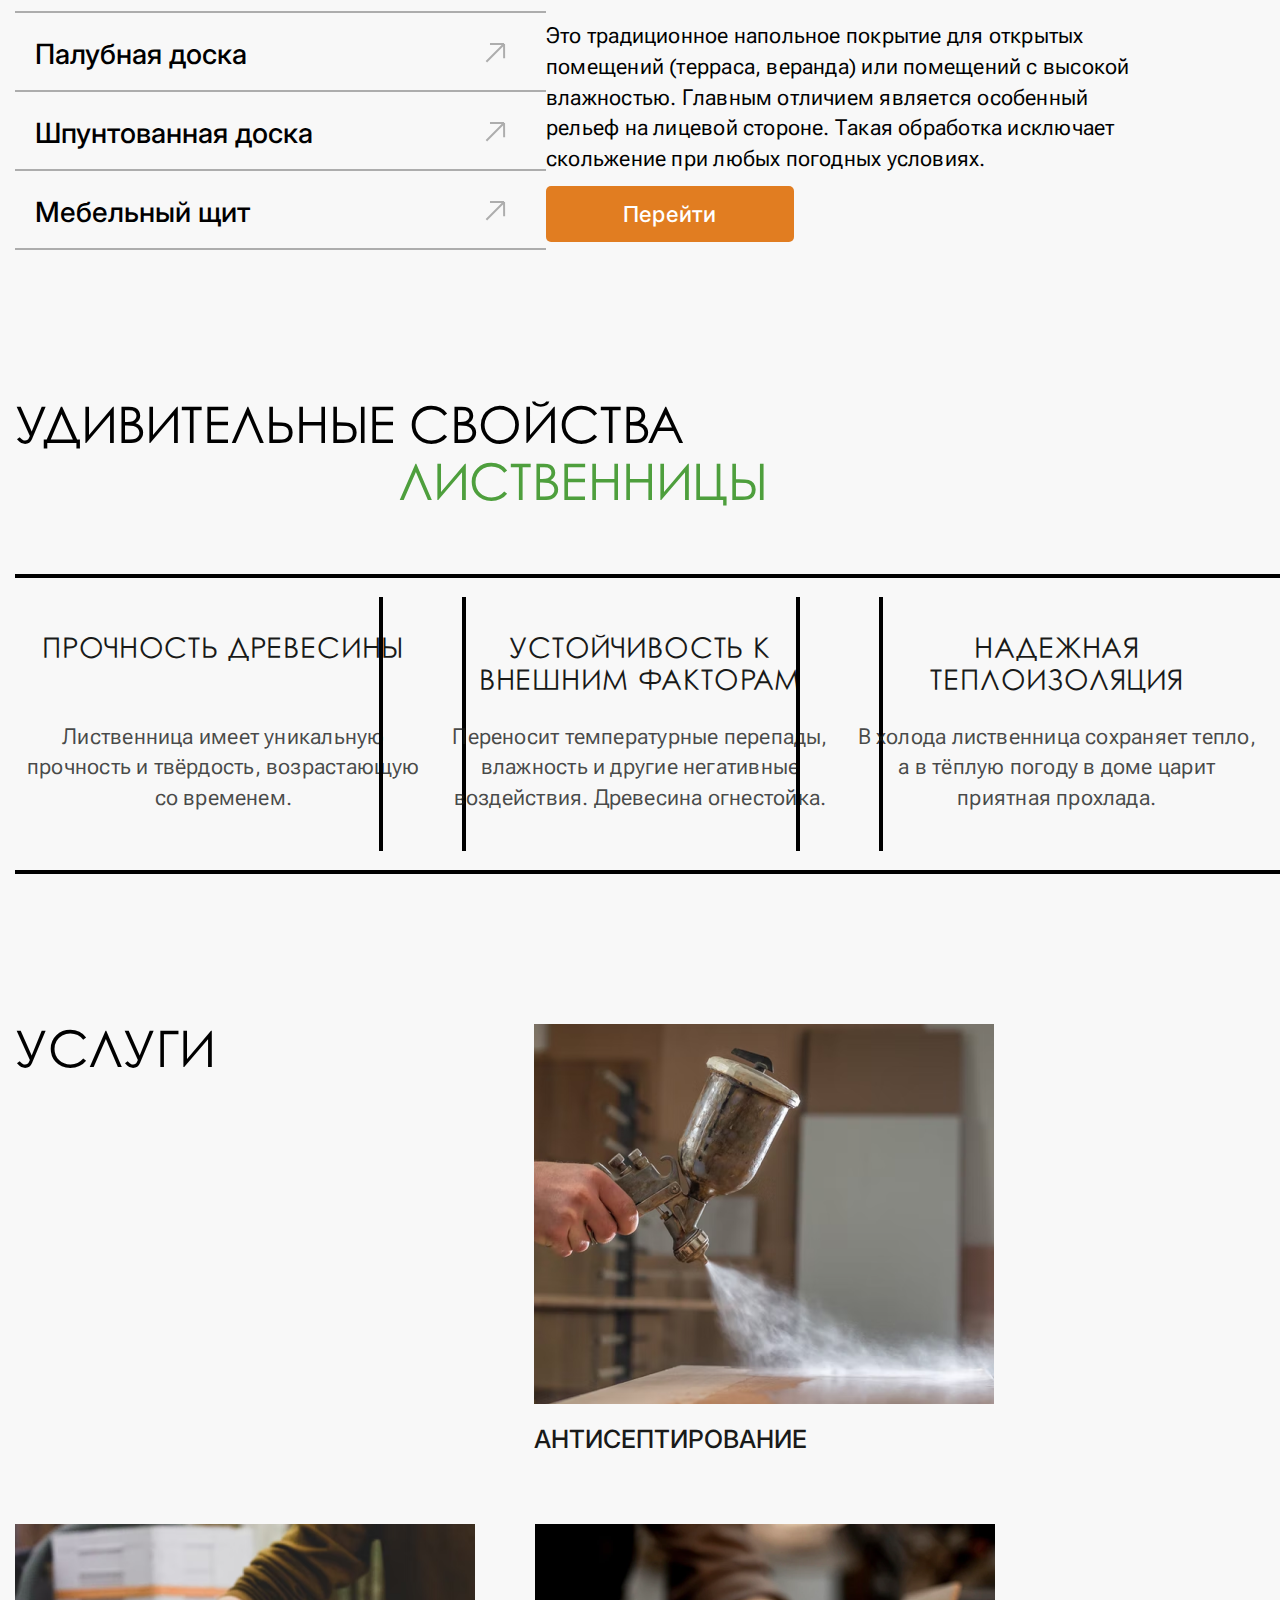
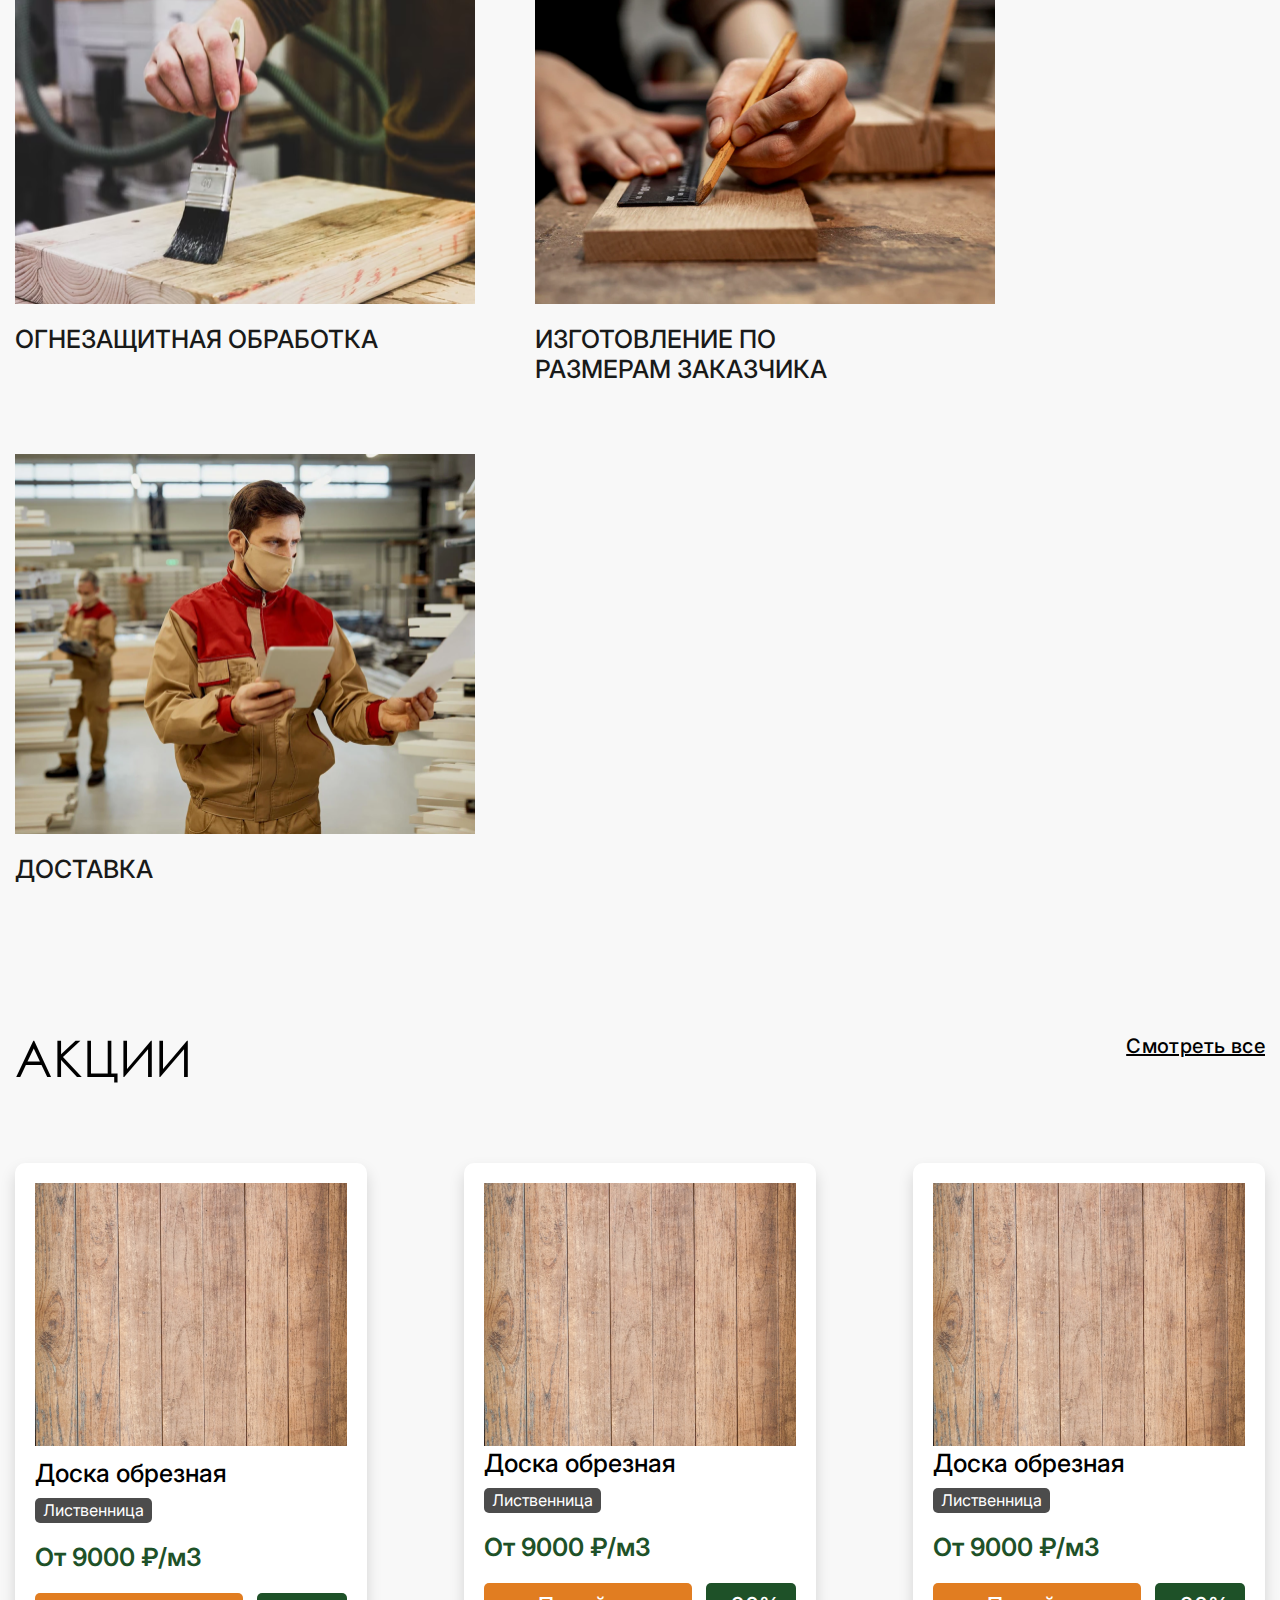
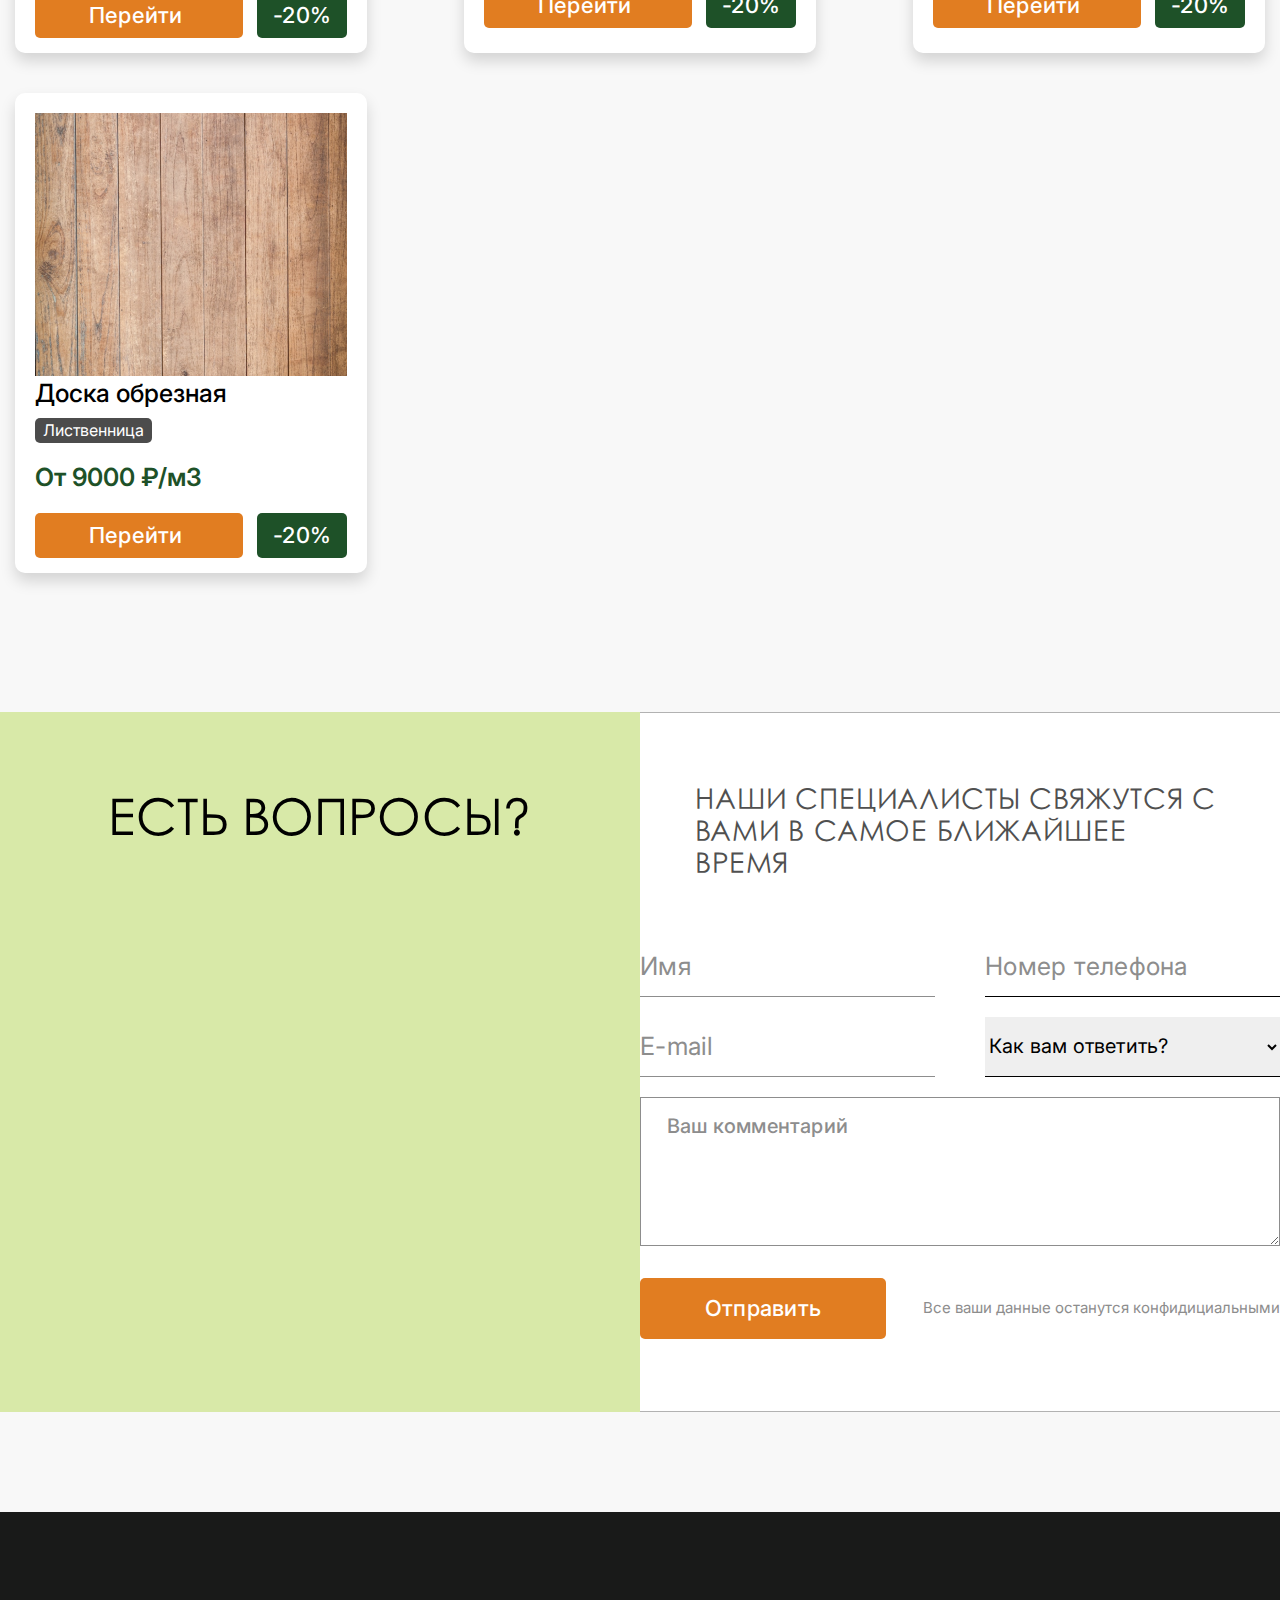
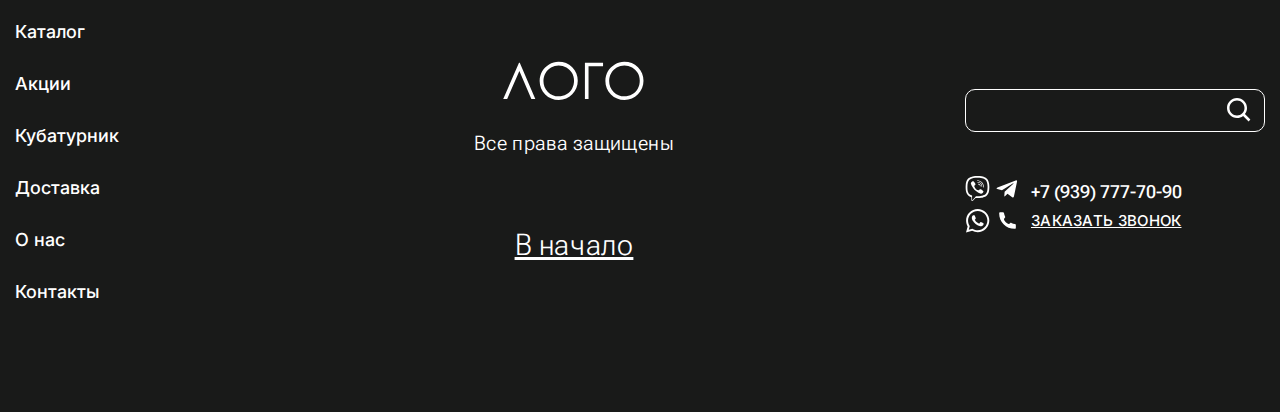
==== commit e20eaa26: "layout" ====
--- a/index.html
+++ b/index.html
@@ -82,9 +82,9 @@
           <a href="./pages/catalog.html" class="nav__link">Каталог</a>
           <a href="./pages/discounts.html" class="nav__link">Акции</a>
           <a href="#" class="nav__link">Кубатурник</a>
-          <a href="#" class="nav__link">Доставка</a>
-          <a href="#" class="nav__link">О нас</a>
-          <a href="#" class="nav__link">Контакты</a>
+          <a href="./pages/delivery.html" class="nav__link">Доставка</a>
+          <a href="./pages/about.html" class="nav__link">О нас</a>
+          <a href="./pages/contacts.html" class="nav__link">Контакты</a>
         </nav>
         <form class="header__form form">
           <fieldset class="form-field">
@@ -538,7 +538,7 @@
       <section class="discounts">
         <div class="container discounts__container">
           <div class="discounts__head-row">
-            <h3 class="discounts__heading heading">Акции</h3>
+            <h3 class="discounts__heading-section heading">Акции</h3>
             <a href="#" class="discounts__head-row-link">Смотреть все</a>
           </div>
           <div class="discounts__list cards-list">
--- a/styles/style.css
+++ b/styles/style.css
@@ -569,14 +569,15 @@
 .discounts__container {
   flex-direction: column;
   align-items: flex-start;
-  gap: 92px;
 }
 .discounts__head-row {
   display: flex;
   width: 100%;
+  align-items: flex-start;
   justify-content: space-between;
-}
-.discounts__heading {
+  margin-bottom: 72px;
+}
+.discounts__heading-section {
 }
 .heading {
 }
@@ -588,7 +589,7 @@
   line-height: 24px;
   letter-spacing: 0.02em;
   text-decoration-line: underline;
-  align-self: flex-end;
+
   color: #000000;
 }
 .discounts__list {
@@ -1147,10 +1148,15 @@
 .discounts__container {
 }
 .discounts__heading {
+  margin-bottom: 40px;
 }
 .heading {
 }
-.discounts-row {
+.discounts__row-sale {
+  margin-bottom: 40px;
+}
+
+.row-sale {
   background: #191a19;
   /* Светло-серый */
   min-height: 117px;
@@ -1162,8 +1168,13 @@
   display: flex;
   justify-content: space-between;
   width: 100%;
-}
-.discounts-row__text {
+  background-image: url(../assets/img/row-sale-bg-red.png),
+    url(../assets/img/row-sale-bg-blue.png);
+  background-repeat: no-repeat;
+  background-position: center left, center right;
+}
+
+.discounts__row-sale-text {
   font-family: "Inter";
   font-style: normal;
   font-weight: 500;
@@ -1173,7 +1184,7 @@
   max-width: 545px;
   color: #ffffff;
 }
-.discounts-row__link {
+.discounts-row-sale__link {
   font-family: "Inter";
   font-style: normal;
   font-weight: 500;
@@ -1185,3 +1196,451 @@
   border-radius: 5px;
   color: #ffffff;
 }
+
+/* DELIVERY PAGE =============================================================== */
+
+.delivery {
+  width: 100%;
+}
+.container {
+}
+.delivery__container {
+  align-items: flex-start;
+  gap: 40px;
+}
+.catalog-menu {
+  display: flex;
+  flex-direction: column;
+  padding: 10px 15px 15px 15px;
+  min-width: 355px;
+  background: #ffffff;
+  border-radius: 10px;
+}
+.delivery__catalog-menu {
+}
+.catalog-menu__heading {
+  font-family: "Inter";
+  font-style: normal;
+  font-weight: 500;
+  font-size: 23px;
+  line-height: 28px;
+  /* identical to box height */
+
+  text-transform: uppercase;
+
+  color: #000000;
+  padding: 11px 31px 11px 20px;
+}
+.catalog-menu__list {
+  display: flex;
+  flex-direction: column;
+}
+.catalog-menu__item {
+  display: flex;
+  width: 100%;
+  justify-content: space-between;
+  padding: 19px 20px 19px 20px;
+  align-items: center;
+  background: #ffffff;
+  border-bottom: 1px solid rgba(0, 0, 0, 0.2);
+}
+
+.catalog-menu__item:last-child {
+  border-bottom: none;
+}
+
+.catalog-menu__link {
+  font-family: "Inter";
+  font-style: normal;
+  font-weight: 500;
+  font-size: 18px;
+  line-height: 22px;
+  /* identical to box height */
+
+  color: #000000;
+}
+.catalog-menu__icon {
+}
+
+.delivery-content {
+  display: flex;
+  flex-direction: column;
+  width: 100%;
+  background-image: url(../assets/img/location-filled.png);
+  background-position: top right;
+  background-repeat: no-repeat;
+}
+
+.heading {
+}
+.delivery-content__heading {
+  margin-bottom: 40px;
+}
+.delivery-content__text1 {
+  font-family: "Inter";
+  font-style: normal;
+  font-weight: 500;
+  font-size: 30px;
+  line-height: 36px;
+  max-width: 761px;
+  color: #000000;
+  margin-bottom: 30px;
+}
+.delivery-content__text2 {
+  font-family: "Inter";
+  font-style: normal;
+  font-weight: 500;
+  font-size: 20px;
+  line-height: 150%;
+  /* or 30px */
+
+  /* 70% */
+  max-width: 700px;
+  color: var(--grey);
+  margin-bottom: 30px;
+}
+.dilivery-content__list {
+  width: 100%;
+  background: #ffffff;
+  box-shadow: 0px 7px 20px rgba(0, 0, 0, 0.15);
+  border-radius: 10px;
+  display: flex;
+  flex-direction: column;
+  gap: 20px;
+  padding: 30px;
+  margin-bottom: 40px;
+}
+.delivery-contents__list-item {
+  font-family: "Inter";
+  font-style: normal;
+  font-weight: 500;
+  font-size: 20px;
+  line-height: 150%;
+  /* identical to box height, or 30px */
+  padding-left: 50px;
+  color: #000000;
+  position: relative;
+}
+
+.delivery-contents__list-item::before {
+  position: absolute;
+  content: "";
+  width: 30px;
+  height: 30px;
+  background-image: url(../assets/icons/delivery-list-check.svg);
+  background-repeat: no-repeat;
+  left: 0;
+  top: 5px;
+}
+
+.delivery-content__image {
+  width: 100%;
+  height: 590px;
+  background-image: url(../assets/img/delivery-content-img.png);
+  margin-bottom: 70px;
+}
+
+.delivery-conditions {
+  display: flex;
+  flex-direction: column;
+  align-items: flex-start;
+  width: 100%;
+}
+
+.delivery-subheading {
+  font-family: "Inter";
+  font-style: normal;
+  font-weight: 500;
+  font-size: 28px;
+  line-height: 34px;
+  /* identical to box height */
+
+  align-self: center;
+  color: #000000;
+  margin-bottom: 30px;
+}
+
+.delivery-conditions__subheading {
+}
+
+.dilivery-conditions__list {
+  margin-bottom: 70px;
+}
+
+.delivery-price {
+  width: 100%;
+  display: flex;
+  flex-direction: column;
+  margin-bottom: 120px;
+}
+
+.table {
+  width: 100%;
+  display: flex;
+  flex-direction: column;
+}
+.delivery-contents__table {
+  margin-bottom: 70px;
+}
+.table__row {
+  height: 50px;
+  width: 100%;
+  display: flex;
+  align-items: center;
+}
+.table__row--black {
+  background-color: var(--dark);
+  border-radius: 5px;
+  justify-content: space-between;
+  padding: 0 30px 0 23px;
+}
+.table__column-heading {
+  font-family: "Gilroy";
+  font-style: normal;
+  font-weight: 600;
+  font-size: 25px;
+  line-height: 30px;
+  /* identical to box height */
+
+  color: #ffffff;
+}
+
+.table__heading-wrapper {
+  display: flex;
+  align-items: center;
+  gap: 120px;
+  height: 100%;
+}
+
+.table__column-value {
+  font-family: "Gilroy";
+  font-style: normal;
+  font-weight: 500;
+  font-size: 25px;
+  line-height: 29px;
+
+  color: #000000;
+}
+.delivery-content__link {
+  font-family: "Roboto Flex";
+  font-style: normal;
+  font-weight: 500;
+  font-size: 20px;
+  line-height: 150%;
+  /* identical to box height, or 30px */
+  max-width: fit-content;
+  align-self: center;
+  letter-spacing: 0.01em;
+  background: #e17d21;
+  border-radius: 5px;
+  padding: 10px 23px;
+  color: #ffffff;
+}
+
+sup {
+  font-style: normal; /* Нормальное начертание */
+  font-size: 0.6em; /* Размер индекса */
+
+  vertical-align: 0.8em; /* Сдвигаем текст вверх */
+}
+
+/* ABOUT PAGE --------------------------------------------------------------*/
+
+.aboutp__container {
+  align-items: flex-start;
+  gap: 44px;
+}
+
+.aboutp-content {
+}
+.heading {
+}
+.aboutp-content__heading {
+  margin-bottom: 40px;
+}
+.aboutp-content__top {
+  display: flex;
+  min-height: 398px;
+  background-image: url(../assets/img/about-top-img.png);
+  background-repeat: no-repeat;
+  background-position: bottom right;
+  margin-bottom: 100px;
+}
+.aboutp-content__top-text {
+  font-family: "Inter";
+  font-style: normal;
+  font-weight: 500;
+  font-size: 20px;
+  line-height: 150%;
+  /* or 30px */
+
+  /* 70% */
+  max-width: 500px;
+  color: var(--grey);
+}
+.aboutp-content-bottom {
+}
+.aboutp-content-bottom-img {
+  width: 100%;
+  height: 500px;
+  background-image: url(../assets/img/about-bottom-img.png);
+  margin-bottom: 30px;
+}
+.aboutp-content-bottom-text {
+  width: 100%;
+  display: flex;
+  gap: 24px;
+}
+.aboutp-content-bottom-desc {
+  font-family: "Inter";
+  font-style: normal;
+  font-weight: 500;
+  font-size: 20px;
+  line-height: 150%;
+  /* or 30px */
+
+  /* 70% */
+  max-width: 540px;
+  color: var(--grey);
+  margin-bottom: 100px;
+}
+.other {
+  width: 100%;
+  margin-bottom: 120px;
+}
+.other__heading {
+  margin-bottom: 40px;
+}
+
+.other-list {
+  display: flex;
+  width: 100%;
+  justify-content: end;
+  gap: 30px;
+}
+.other-list__item {
+  display: flex;
+  flex-direction: column;
+  gap: 30px;
+  max-width: 400px;
+  width: 100%;
+}
+.other-list__item-text {
+  font-family: "Inter";
+  font-style: normal;
+  font-weight: 500;
+  font-size: 20px;
+  line-height: 150%;
+  /* or 30px */
+
+  /* 70% */
+  color: var(--grey);
+}
+.other-list__item-image {
+  background-repeat: no-repeat;
+  background-size: contain;
+  width: 400px;
+  height: 500px;
+}
+.other-list__item-image-1 {
+  background-image: url(../assets/img/other1.png);
+}
+.other-list__item-image-2 {
+  background-image: url(../assets/img/other2.png);
+}
+
+/* CONTACTS PAGE__________________________________________________________________ */
+
+.contactsp {
+}
+.container {
+}
+.contactsp__container {
+  flex-direction: column;
+  align-items: flex-start;
+}
+.heading {
+}
+.contactsp__heading {
+}
+.contactsp__content {
+  width: 100%;
+  display: flex;
+  flex-direction: column;
+  align-items: flex-end;
+  gap: 30px;
+  margin-bottom: 50px;
+}
+.contactsp__row {
+  width: 100%;
+  max-width: 1000px;
+  display: flex;
+  align-items: center;
+}
+.contactsp__row-name {
+  width: 100%;
+  max-width: 360px;
+  font-family: "Inter";
+  font-style: normal;
+  font-weight: 500;
+  font-size: 22px;
+  line-height: 150%;
+  /* identical to box height, or 33px */
+
+  letter-spacing: 0.01em;
+
+  /* 70% */
+
+  color: var(--grey);
+}
+
+.contactsp__row-name--start {
+  align-self: flex-start;
+}
+
+.contactsp__row-text {
+  font-family: "Inter";
+  font-style: normal;
+  font-weight: 500;
+  font-size: 22px;
+  line-height: 150%;
+  /* or 33px */
+
+  letter-spacing: 0.01em;
+
+  color: #000000;
+}
+
+.contactsp__row-text--width {
+  max-width: 637px;
+}
+
+.contactsp__row-socials {
+  display: flex;
+  align-items: center;
+  gap: 20px;
+}
+
+.contactsp__row-socials a svg path {
+  fill: #000000;
+  fill-opacity: 1;
+}
+
+.contactsp__row-link {
+  font-family: "Inter";
+  font-style: normal;
+  font-weight: 500;
+  font-size: 18px;
+  line-height: 22px;
+  /* identical to box height */
+
+  letter-spacing: 0.02em;
+  text-decoration-line: underline;
+  text-transform: uppercase;
+
+  color: #000000;
+}
+.map {
+  align-self: flex-end;
+  margin-bottom: 120px;
+}
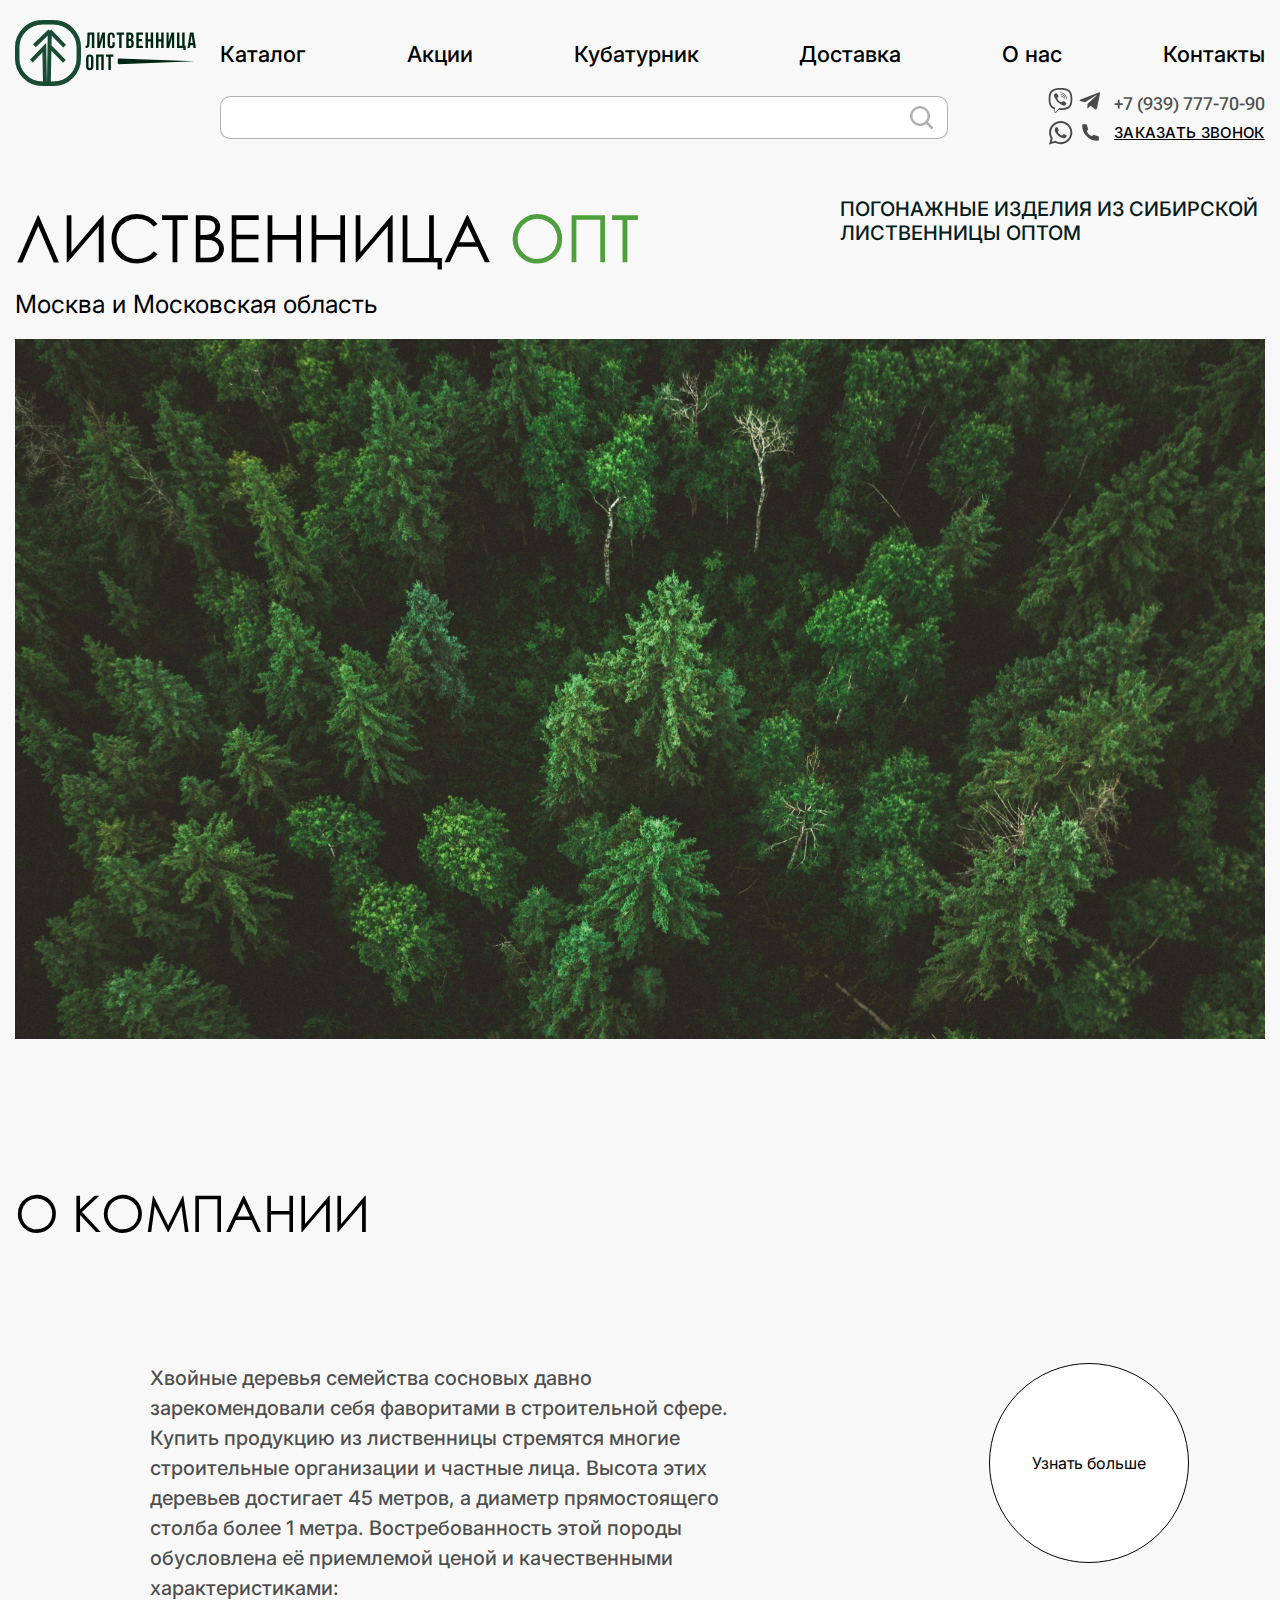
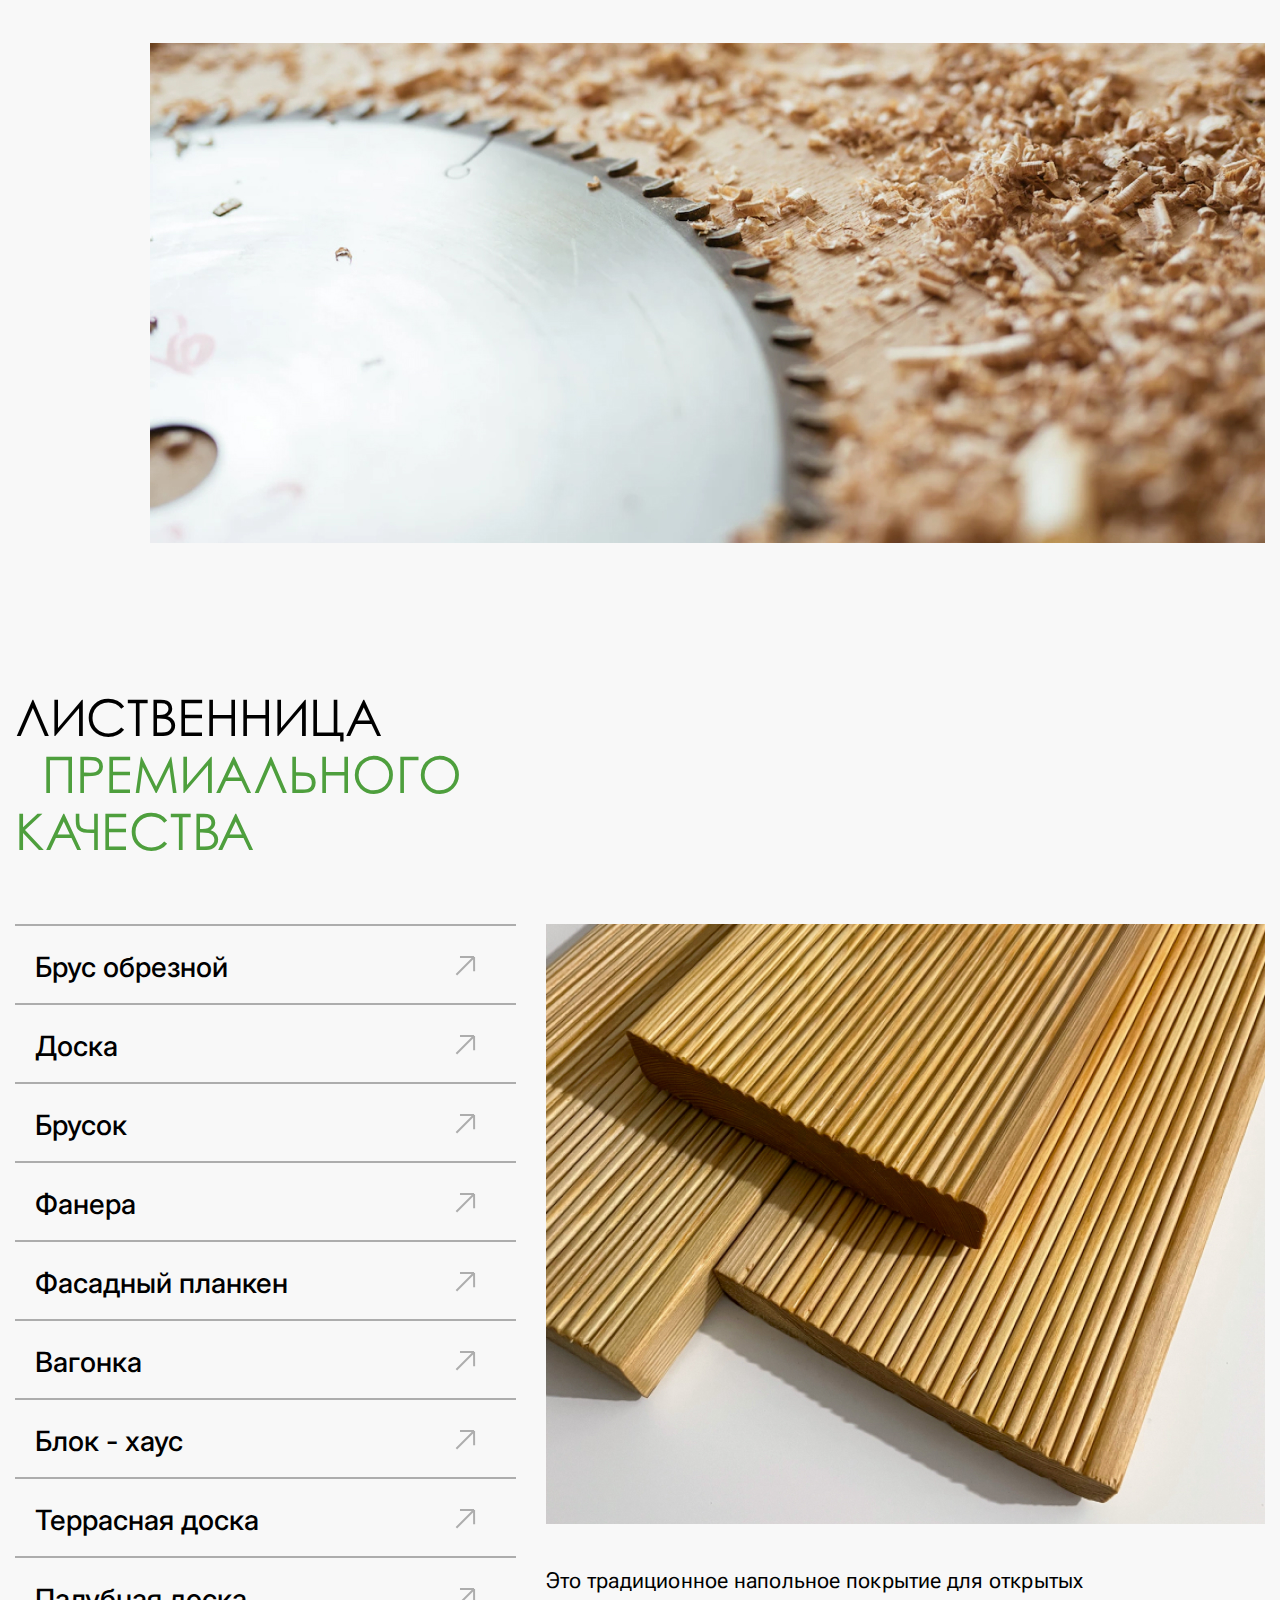
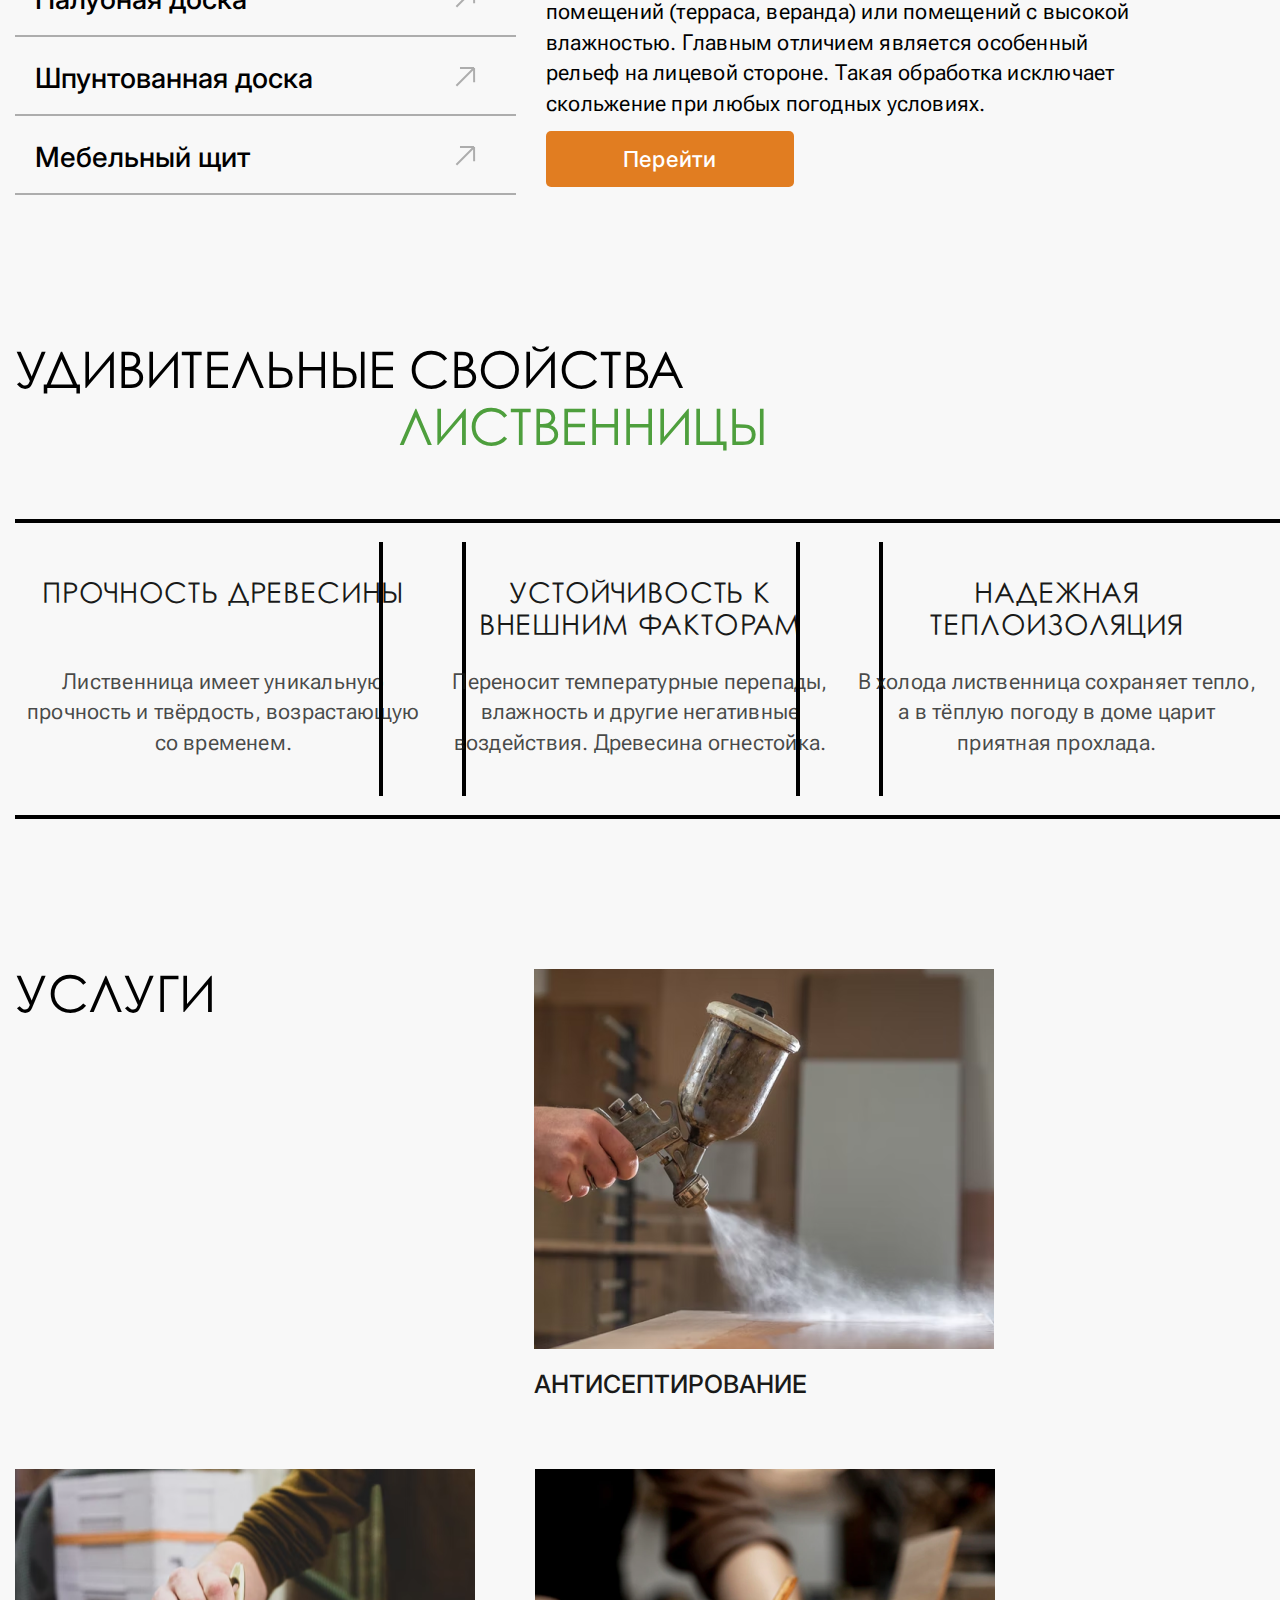
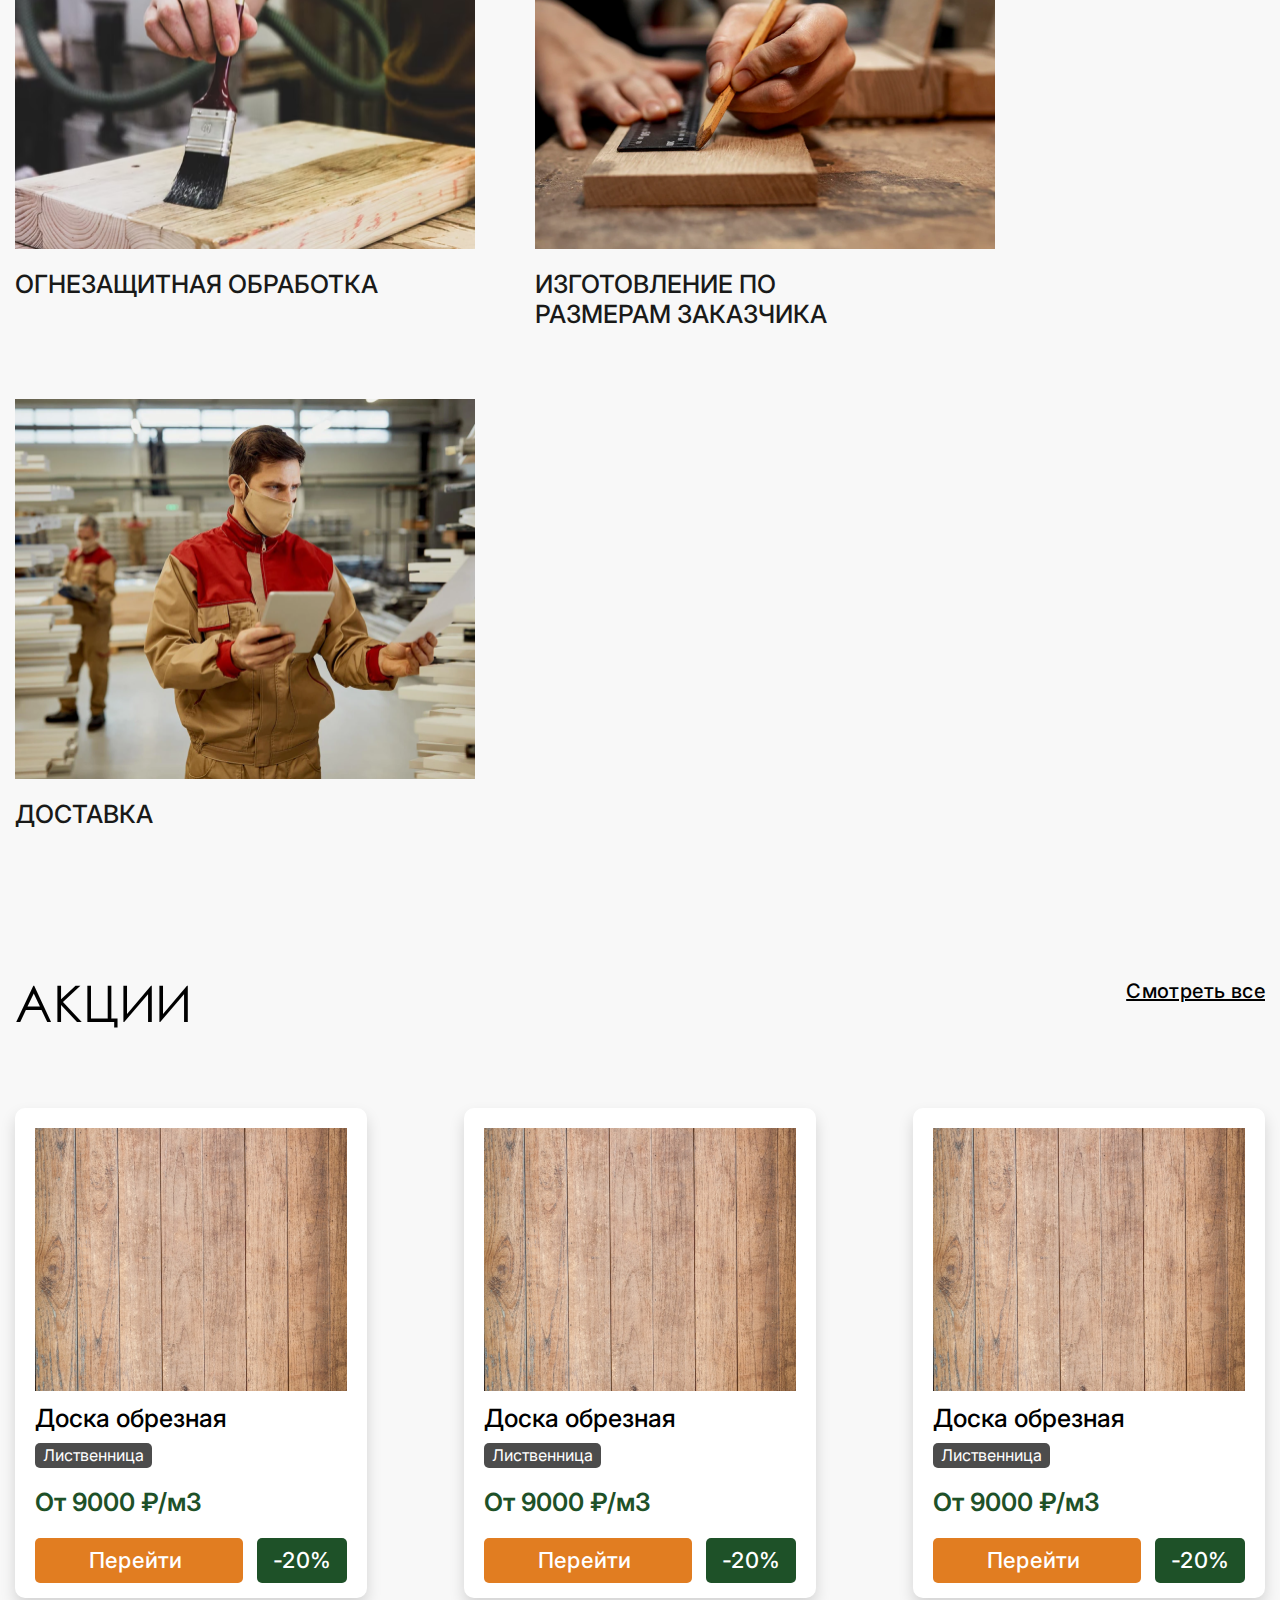
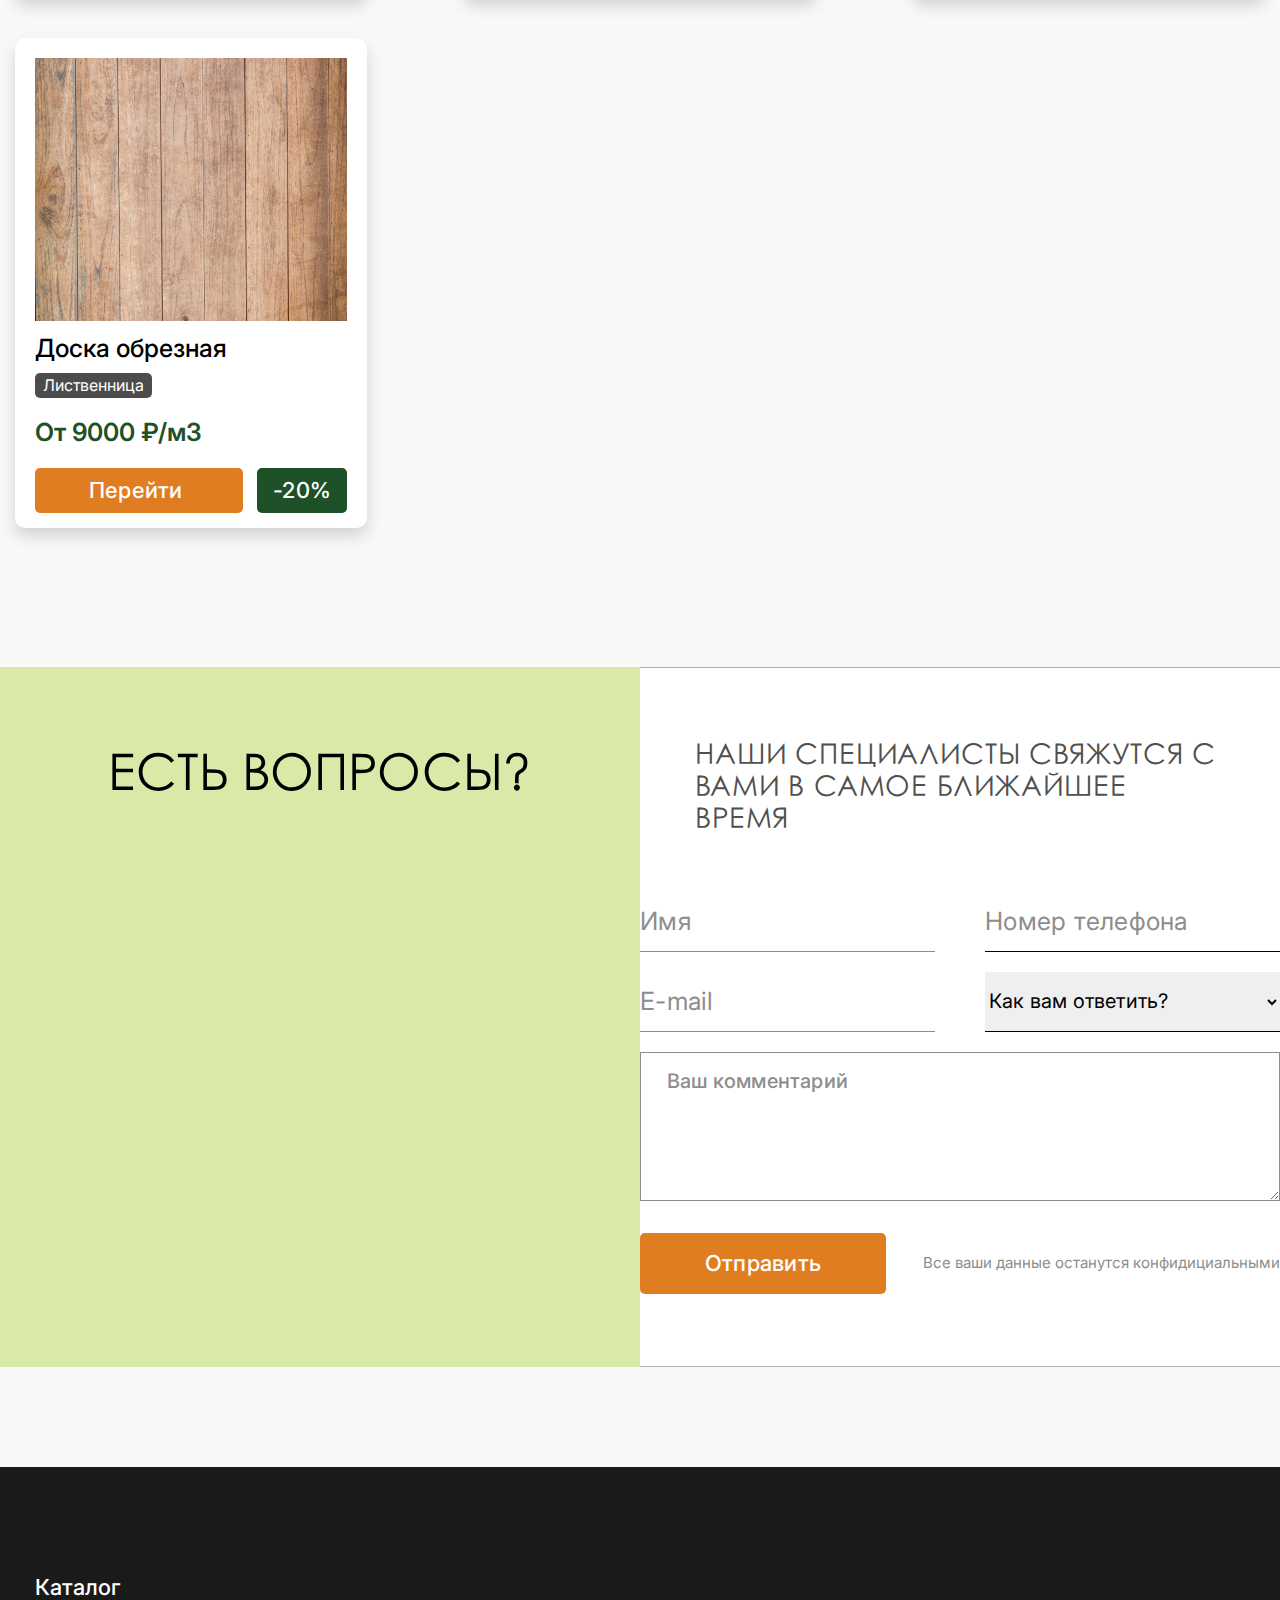
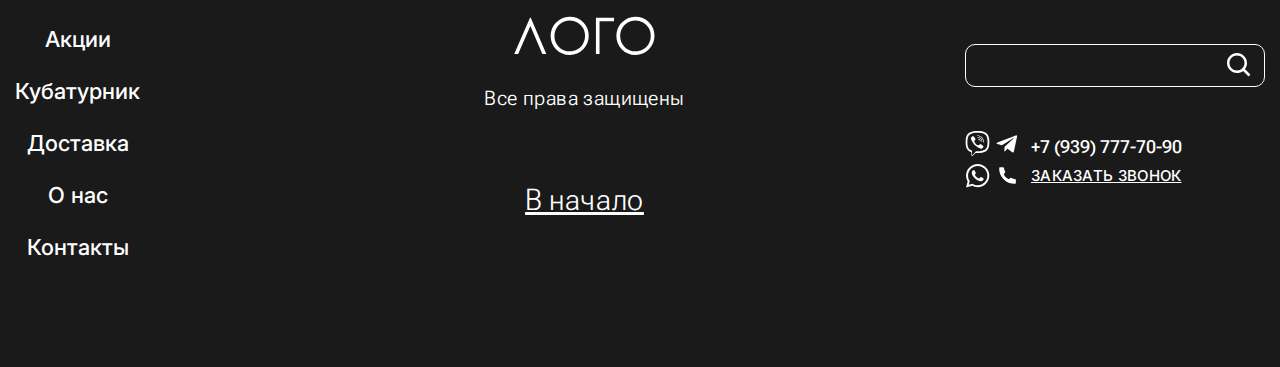
==== commit fea925f9: "hero page adaptive 1/2" ====
--- a/index.html
+++ b/index.html
@@ -6,186 +6,429 @@
     <meta name="viewport" content="width=device-width, initial-scale=1.0" />
     <title>Document</title>
     <link rel="stylesheet" href="./styles/style.css" />
+    <link rel="stylesheet" href="./styles/media.css" />
   </head>
   <body>
-    <header class="header">
+    <header class="header" id="header">
       <container class="header__container container">
-        <a href="./index.html" class="header__logo">
-          <div class="header__logo-img">
-            <svg
-              width="181"
-              height="66"
-              viewBox="0 0 181 66"
-              fill="none"
-              xmlns="http://www.w3.org/2000/svg"
-            >
-              <g clip-path="url(#clip0_1202_562)">
-                <path
-                  d="M33.7879 67.9207L34.5194 26.017M34.7833 10.8943L49.6421 26.281M34.7833 10.8943L34.5194 26.017M34.7833 10.8943L19.3967 25.7531M34.5194 26.017L49.3781 41.4037"
-                  stroke="#205E40"
-                  stroke-width="3.85"
-                />
-                <path
-                  d="M33.7879 67.9207L34.5194 26.017M34.7833 10.8943L49.6421 26.281M34.7833 10.8943L34.5194 26.017M34.7833 10.8943L19.3967 25.7531M34.5194 26.017L49.3781 41.4037"
-                  stroke="black"
-                  stroke-opacity="0.2"
-                  stroke-width="3.85"
-                />
-                <path
-                  d="M30.0166 68.0263L29.313 27.7174L16.2914 41.2017"
-                  stroke="#205E40"
-                  stroke-width="3.85"
-                />
-                <path
-                  d="M30.0166 68.0263L29.313 27.7174L16.2914 41.2017"
-                  stroke="black"
-                  stroke-opacity="0.2"
-                  stroke-width="3.85"
-                />
-              </g>
-              <rect
-                x="2.2"
-                y="2.2"
-                width="61.6"
-                height="61.6"
-                rx="25.3"
-                stroke="#205E40"
-                stroke-width="4.4"
-              />
-              <rect
-                x="2.2"
-                y="2.2"
-                width="61.6"
-                height="61.6"
-                rx="25.3"
-                stroke="black"
-                stroke-opacity="0.2"
-                stroke-width="4.4"
-              />
-              <path
-                d="M70.598 25.822C71.1847 25.822 71.566 25.734 71.742 25.558C71.962 25.3673 72.0794 24.9273 72.094 24.238L72.49 12.6H79.332V28H76.868V14.8H74.756L74.492 24.106C74.448 25.514 74.1547 26.5187 73.612 27.12C73.0694 27.7213 72.1894 28.022 70.972 28.022H70.598V25.822ZM84.7703 28H82.2843V12.6H84.4403V22.346L85.3203 18.958L87.3003 12.6H89.9623V28H87.7843V17.154L86.7943 20.938L84.7703 28ZM99.791 22.258V24.304C99.791 26.8853 98.5883 28.176 96.183 28.176C93.7777 28.176 92.575 26.8853 92.575 24.304V16.296C92.575 13.7147 93.7777 12.424 96.183 12.424C98.5883 12.424 99.791 13.7147 99.791 16.296V17.792H97.503V16.142C97.503 15.13 97.085 14.624 96.249 14.624C95.413 14.624 94.995 15.13 94.995 16.142V24.458C94.995 25.4553 95.413 25.954 96.249 25.954C97.085 25.954 97.503 25.4553 97.503 24.458V22.258H99.791ZM101.655 12.6H109.135V14.8H106.605V28H104.185V14.8H101.655V12.6ZM114.953 12.6C117.344 12.6 118.539 13.7807 118.539 16.142V16.692C118.539 18.276 118.018 19.31 116.977 19.794C118.18 20.2633 118.781 21.3633 118.781 23.094V24.348C118.781 26.7827 117.556 28 115.107 28H111.301V12.6H114.953ZM113.721 21.07V25.8H115.107C115.943 25.8 116.361 25.294 116.361 24.282V22.94C116.361 22.236 116.236 21.7447 115.987 21.466C115.752 21.202 115.356 21.07 114.799 21.07H113.721ZM113.721 14.8V18.87H114.667C115.635 18.87 116.119 18.3273 116.119 17.242V16.384C116.119 15.328 115.708 14.8 114.887 14.8H113.721ZM123.759 19.09H127.081V21.29H123.759V25.8H127.939V28H121.339V12.6H127.939V14.8H123.759V19.09ZM132.958 28H130.538V12.6H132.958V19.2H135.708V12.6H138.172V28H135.708V21.4H132.958V28ZM143.447 28H141.027V12.6H143.447V19.2H146.197V12.6H148.661V28H146.197V21.4H143.447V28ZM154.002 28H151.516V12.6H153.672V22.346L154.552 18.958L156.532 12.6H159.194V28H157.016V17.154L156.026 20.938L154.002 28ZM162.004 12.6H164.424V25.8H167.174V12.6H169.638V25.844H170.694V30.068H168.34V28H162.004V12.6ZM180.948 28H178.506L178.088 25.206H175.118L174.7 28H172.478L174.942 12.6H178.484L180.948 28ZM175.426 23.116H177.758L176.592 15.328L175.426 23.116ZM73.502 46.458C73.502 47.47 73.92 47.976 74.756 47.976C75.592 47.976 76.01 47.47 76.01 46.458V38.142C76.01 37.13 75.592 36.624 74.756 36.624C73.92 36.624 73.502 37.13 73.502 38.142V46.458ZM71.082 38.296C71.082 37.064 71.3974 36.1107 72.028 35.436C72.6587 34.7613 73.568 34.424 74.756 34.424C75.944 34.424 76.8534 34.7613 77.484 35.436C78.1147 36.1107 78.43 37.064 78.43 38.296V46.304C78.43 47.536 78.1147 48.4893 77.484 49.164C76.8534 49.8387 75.944 50.176 74.756 50.176C73.568 50.176 72.6587 49.8387 72.028 49.164C71.3974 48.4893 71.082 47.536 71.082 46.304V38.296ZM83.5227 50H81.1027V34.6H88.7367V50H86.2727V36.8H83.5227V50ZM90.8874 34.6H98.3674V36.8H95.8374V50H93.4174V36.8H90.8874V34.6Z"
-                fill="#002714"
-              />
-              <path
-                d="M179.891 41.36L103.92 44.1777C103.297 44.2008 102.779 43.7019 102.779 43.0784L102.779 39.6416C102.779 39.0181 103.297 38.5192 103.92 38.5423L179.891 41.36Z"
-                fill="#002714"
-              />
-              <defs>
-                <clipPath id="clip0_1202_562">
-                  <rect width="66" height="66" rx="27.5" fill="white" />
-                </clipPath>
-              </defs>
-            </svg>
-          </div>
-        </a>
-        <nav class="nav header__nav">
-          <a href="./pages/catalog.html" class="nav__link">Каталог</a>
-          <a href="./pages/discounts.html" class="nav__link">Акции</a>
-          <a href="#" class="nav__link">Кубатурник</a>
-          <a href="./pages/delivery.html" class="nav__link">Доставка</a>
-          <a href="./pages/about.html" class="nav__link">О нас</a>
-          <a href="./pages/contacts.html" class="nav__link">Контакты</a>
-        </nav>
-        <form class="header__form form">
-          <fieldset class="form-field">
-            <input type="text" class="form__input" />
-            <span class="form__icon"
-              ><svg
-                width="24"
-                height="24"
-                viewBox="0 0 24 24"
+        <div class="header-top">
+          <a href="./index.html" class="header__logo">
+            <div class="header__logo-img">
+              <svg
+                width="181"
+                height="66"
+                viewBox="0 0 181 66"
                 fill="none"
                 xmlns="http://www.w3.org/2000/svg"
               >
+                <g clip-path="url(#clip0_1202_562)">
+                  <path
+                    d="M33.7879 67.9207L34.5194 26.017M34.7833 10.8943L49.6421 26.281M34.7833 10.8943L34.5194 26.017M34.7833 10.8943L19.3967 25.7531M34.5194 26.017L49.3781 41.4037"
+                    stroke="#205E40"
+                    stroke-width="3.85"
+                  />
+                  <path
+                    d="M33.7879 67.9207L34.5194 26.017M34.7833 10.8943L49.6421 26.281M34.7833 10.8943L34.5194 26.017M34.7833 10.8943L19.3967 25.7531M34.5194 26.017L49.3781 41.4037"
+                    stroke="black"
+                    stroke-opacity="0.2"
+                    stroke-width="3.85"
+                  />
+                  <path
+                    d="M30.0166 68.0263L29.313 27.7174L16.2914 41.2017"
+                    stroke="#205E40"
+                    stroke-width="3.85"
+                  />
+                  <path
+                    d="M30.0166 68.0263L29.313 27.7174L16.2914 41.2017"
+                    stroke="black"
+                    stroke-opacity="0.2"
+                    stroke-width="3.85"
+                  />
+                </g>
+                <rect
+                  x="2.2"
+                  y="2.2"
+                  width="61.6"
+                  height="61.6"
+                  rx="25.3"
+                  stroke="#205E40"
+                  stroke-width="4.4"
+                />
+                <rect
+                  x="2.2"
+                  y="2.2"
+                  width="61.6"
+                  height="61.6"
+                  rx="25.3"
+                  stroke="black"
+                  stroke-opacity="0.2"
+                  stroke-width="4.4"
+                />
                 <path
-                  d="M10 20C12.2187 19.9995 14.3735 19.2568 16.1213 17.89L21.6162 23.385L23.3838 21.6175L17.8888 16.1225C19.2563 14.3746 19.9995 12.2193 20 10C20 4.48625 15.5138 0 10 0C4.48625 0 0 4.48625 0 10C0 15.5138 4.48625 20 10 20ZM10 2.5C14.1362 2.5 17.5 5.86375 17.5 10C17.5 14.1362 14.1362 17.5 10 17.5C5.86375 17.5 2.5 14.1362 2.5 10C2.5 5.86375 5.86375 2.5 10 2.5Z"
-                  fill="black"
-                  fill-opacity="0.3"
+                  d="M70.598 25.822C71.1847 25.822 71.566 25.734 71.742 25.558C71.962 25.3673 72.0794 24.9273 72.094 24.238L72.49 12.6H79.332V28H76.868V14.8H74.756L74.492 24.106C74.448 25.514 74.1547 26.5187 73.612 27.12C73.0694 27.7213 72.1894 28.022 70.972 28.022H70.598V25.822ZM84.7703 28H82.2843V12.6H84.4403V22.346L85.3203 18.958L87.3003 12.6H89.9623V28H87.7843V17.154L86.7943 20.938L84.7703 28ZM99.791 22.258V24.304C99.791 26.8853 98.5883 28.176 96.183 28.176C93.7777 28.176 92.575 26.8853 92.575 24.304V16.296C92.575 13.7147 93.7777 12.424 96.183 12.424C98.5883 12.424 99.791 13.7147 99.791 16.296V17.792H97.503V16.142C97.503 15.13 97.085 14.624 96.249 14.624C95.413 14.624 94.995 15.13 94.995 16.142V24.458C94.995 25.4553 95.413 25.954 96.249 25.954C97.085 25.954 97.503 25.4553 97.503 24.458V22.258H99.791ZM101.655 12.6H109.135V14.8H106.605V28H104.185V14.8H101.655V12.6ZM114.953 12.6C117.344 12.6 118.539 13.7807 118.539 16.142V16.692C118.539 18.276 118.018 19.31 116.977 19.794C118.18 20.2633 118.781 21.3633 118.781 23.094V24.348C118.781 26.7827 117.556 28 115.107 28H111.301V12.6H114.953ZM113.721 21.07V25.8H115.107C115.943 25.8 116.361 25.294 116.361 24.282V22.94C116.361 22.236 116.236 21.7447 115.987 21.466C115.752 21.202 115.356 21.07 114.799 21.07H113.721ZM113.721 14.8V18.87H114.667C115.635 18.87 116.119 18.3273 116.119 17.242V16.384C116.119 15.328 115.708 14.8 114.887 14.8H113.721ZM123.759 19.09H127.081V21.29H123.759V25.8H127.939V28H121.339V12.6H127.939V14.8H123.759V19.09ZM132.958 28H130.538V12.6H132.958V19.2H135.708V12.6H138.172V28H135.708V21.4H132.958V28ZM143.447 28H141.027V12.6H143.447V19.2H146.197V12.6H148.661V28H146.197V21.4H143.447V28ZM154.002 28H151.516V12.6H153.672V22.346L154.552 18.958L156.532 12.6H159.194V28H157.016V17.154L156.026 20.938L154.002 28ZM162.004 12.6H164.424V25.8H167.174V12.6H169.638V25.844H170.694V30.068H168.34V28H162.004V12.6ZM180.948 28H178.506L178.088 25.206H175.118L174.7 28H172.478L174.942 12.6H178.484L180.948 28ZM175.426 23.116H177.758L176.592 15.328L175.426 23.116ZM73.502 46.458C73.502 47.47 73.92 47.976 74.756 47.976C75.592 47.976 76.01 47.47 76.01 46.458V38.142C76.01 37.13 75.592 36.624 74.756 36.624C73.92 36.624 73.502 37.13 73.502 38.142V46.458ZM71.082 38.296C71.082 37.064 71.3974 36.1107 72.028 35.436C72.6587 34.7613 73.568 34.424 74.756 34.424C75.944 34.424 76.8534 34.7613 77.484 35.436C78.1147 36.1107 78.43 37.064 78.43 38.296V46.304C78.43 47.536 78.1147 48.4893 77.484 49.164C76.8534 49.8387 75.944 50.176 74.756 50.176C73.568 50.176 72.6587 49.8387 72.028 49.164C71.3974 48.4893 71.082 47.536 71.082 46.304V38.296ZM83.5227 50H81.1027V34.6H88.7367V50H86.2727V36.8H83.5227V50ZM90.8874 34.6H98.3674V36.8H95.8374V50H93.4174V36.8H90.8874V34.6Z"
+                  fill="#002714"
                 />
-              </svg>
-            </span>
-          </fieldset>
-        </form>
-        <div class="header__socials socials">
-          <div class="socials__row">
-            <a href="#" class="socials__icon"
-              ><svg
-                width="25"
-                height="25"
-                viewBox="0 0 25 25"
-                fill="none"
-                xmlns="http://www.w3.org/2000/svg"
-              >
-                <g clip-path="url(#clip0_1202_554)">
-                  <path
-                    d="M11.8734 0.00412606C9.86719 0.0283448 5.55391 0.358032 3.14141 2.57131C1.34687 4.34944 0.720312 6.97835 0.646874 10.2291C0.585937 13.4682 0.512499 19.551 6.37578 21.2073V23.7299C6.37578 23.7299 6.33906 24.7393 7.00625 24.9463C7.82812 25.2065 8.29609 24.4299 9.07734 23.5955L10.5344 21.9479C14.5461 22.2815 17.6187 21.5127 17.9727 21.3987C18.7867 21.1385 23.3719 20.5526 24.1211 14.469C24.8898 8.18616 23.7469 4.22756 21.6836 2.43694H21.6711C21.0484 1.8635 18.5461 0.0400636 12.9555 0.0197511C12.9555 0.0197511 12.5406 -0.00837394 11.8734 0.00334481V0.00412606ZM11.9422 1.77053C12.5117 1.76663 12.8578 1.79084 12.8578 1.79084C17.5898 1.80334 19.8484 3.22756 20.3812 3.70725C22.1187 5.19631 23.0141 8.76506 22.3586 14.0104C21.7359 19.0963 18.0172 19.4182 17.3289 19.6377C17.0359 19.7315 14.3297 20.3987 10.9203 20.1791C10.9203 20.1791 8.38125 23.2432 7.5875 24.0323C7.46172 24.1705 7.31484 24.2112 7.22109 24.1908C7.08672 24.158 7.04609 23.9916 7.05391 23.7635L7.07812 19.5768C2.10547 18.2018 2.39844 13.0135 2.45156 10.3033C2.5125 7.59319 3.02109 5.376 4.53516 3.87444C6.57344 2.03147 10.2359 1.78303 11.9406 1.77053H11.9422ZM12.3172 4.47991C12.2763 4.4795 12.2357 4.48719 12.1977 4.50254C12.1598 4.51789 12.1252 4.5406 12.0961 4.56936C12.067 4.59812 12.0439 4.63236 12.028 4.6701C12.0122 4.70785 12.004 4.74835 12.0039 4.78928C12.0039 4.96428 12.1461 5.10256 12.3172 5.10256C13.0918 5.08783 13.8617 5.2266 14.5824 5.51087C15.3031 5.79513 15.9604 6.21927 16.5164 6.75881C17.6516 7.86116 18.2047 9.34241 18.2258 11.2791C18.2258 11.4502 18.3641 11.5924 18.5391 11.5924V11.5799C18.6215 11.5801 18.7008 11.5477 18.7594 11.4898C18.8181 11.4318 18.8515 11.353 18.8523 11.2705C18.8903 10.3589 18.7424 9.44914 18.4178 8.59644C18.0932 7.74375 17.5986 6.96597 16.9641 6.31038C15.7273 5.10178 14.1602 4.47913 12.3172 4.47913V4.47991ZM8.19922 5.19631C7.97808 5.164 7.75255 5.20839 7.56016 5.32209H7.54375C7.09708 5.58392 6.6947 5.91485 6.35156 6.30256C6.06641 6.63225 5.91172 6.96584 5.87109 7.28694C5.84687 7.47834 5.86328 7.66975 5.92031 7.85256L5.94062 7.86506C6.26172 8.80881 6.68125 9.71663 7.19375 10.5713C7.85392 11.7721 8.66637 12.8825 9.61094 13.8752L9.63906 13.9158L9.68359 13.9487L9.71172 13.9815L9.74453 14.0096C10.7408 14.9569 11.854 15.7732 13.057 16.4385C14.432 17.1869 15.2664 17.5408 15.7672 17.6877V17.6955C15.9141 17.7401 16.0477 17.7604 16.182 17.7604C16.6088 17.7291 17.0128 17.5558 17.3297 17.2682C17.7156 16.925 18.0429 16.5209 18.2984 16.0721V16.0643C18.5383 15.6127 18.457 15.1854 18.1109 14.8963C17.4178 14.2905 16.6683 13.7523 15.8727 13.2893C15.3398 13.0002 14.7984 13.1752 14.5789 13.4682L14.1109 14.058C13.8711 14.351 13.4352 14.3104 13.4352 14.3104L13.4227 14.3182C10.1719 13.4877 9.30469 10.1963 9.30469 10.1963C9.30469 10.1963 9.26406 9.74866 9.56484 9.52053L10.1508 9.04866C10.4312 8.82053 10.6266 8.27991 10.3258 7.74631C9.86594 6.94956 9.32899 6.19987 8.72266 5.50803C8.5901 5.34493 8.40414 5.23396 8.19766 5.19475L8.19922 5.19631ZM12.8578 6.12444C12.443 6.12444 12.443 6.751 12.8617 6.751C13.3776 6.75937 13.8867 6.86931 14.36 7.07454C14.8334 7.27978 15.2616 7.57627 15.6203 7.94709C15.9475 8.30804 16.199 8.73099 16.3597 9.19088C16.5205 9.65077 16.5873 10.1382 16.5562 10.6244C16.5577 10.7067 16.5913 10.7852 16.6498 10.843C16.7084 10.9008 16.7872 10.9334 16.8695 10.9338L16.882 10.9502C16.9649 10.9496 17.0443 10.9164 17.1029 10.8578C17.1615 10.7992 17.1947 10.7198 17.1953 10.6369C17.2234 9.39553 16.8375 8.35413 16.0805 7.51975C15.3195 6.68538 14.2578 6.21741 12.9023 6.12444H12.8578ZM13.3711 7.80881C12.9437 7.79631 12.9273 8.43538 13.3508 8.44788C14.3805 8.501 14.8805 9.02131 14.9461 10.0916C14.9475 10.1729 14.9807 10.2503 15.0385 10.3074C15.0963 10.3645 15.1742 10.3967 15.2555 10.3971H15.268C15.3097 10.3953 15.3507 10.3852 15.3886 10.3674C15.4264 10.3496 15.4603 10.3244 15.4883 10.2934C15.5163 10.2623 15.5378 10.226 15.5517 10.1865C15.5655 10.1471 15.5713 10.1052 15.5687 10.0635C15.4953 8.66819 14.7344 7.88225 13.3836 7.8096H13.3711V7.80881Z"
-                    fill="black"
-                    fill-opacity="0.7"
-                  />
-                </g>
+                <path
+                  d="M179.891 41.36L103.92 44.1777C103.297 44.2008 102.779 43.7019 102.779 43.0784L102.779 39.6416C102.779 39.0181 103.297 38.5192 103.92 38.5423L179.891 41.36Z"
+                  fill="#002714"
+                />
                 <defs>
-                  <clipPath id="clip0_1202_554">
-                    <rect width="25" height="25" fill="white" />
+                  <clipPath id="clip0_1202_562">
+                    <rect width="66" height="66" rx="27.5" fill="white" />
                   </clipPath>
                 </defs>
               </svg>
-            </a>
-            <a href="#" class="socials__icon"
-              ><svg
-                width="25"
-                height="25"
-                viewBox="0 0 25 25"
-                fill="none"
-                xmlns="http://www.w3.org/2000/svg"
-              >
-                <path
-                  d="M22.0097 5.85764L18.9152 20.4511C18.6816 21.4809 18.0729 21.7373 17.2079 21.2524L12.4926 17.7778L10.2177 19.9663C9.96575 20.2182 9.75554 20.4284 9.26995 20.4284L9.60906 15.6267L18.3476 7.73044C18.7277 7.39206 18.2648 7.20383 17.7573 7.54294L6.95403 14.3457L2.30315 12.8896C1.29168 12.5739 1.27337 11.8781 2.51409 11.3926L20.7053 4.38401C21.5475 4.06833 22.2844 4.57151 22.0097 5.85837V5.85764Z"
-                  fill="black"
-                  fill-opacity="0.7"
-                />
-              </svg>
-            </a>
-          </div>
-          <div class="socials__row">
-            <a href="#" class="socials__icon"
-              ><svg
-                width="25"
-                height="25"
-                viewBox="0 0 25 25"
-                fill="none"
-                xmlns="http://www.w3.org/2000/svg"
-              >
-                <path
-                  d="M20.9233 4.4073C19.8488 3.32284 18.5692 2.46308 17.1591 1.87811C15.749 1.29314 14.2366 0.994662 12.71 1.00007C6.31299 1.00007 1.09961 6.21199 1.09375 12.6104C1.09375 14.6597 1.62988 16.6534 2.64209 18.4185L1 24.4376L7.1582 22.8233C8.86182 23.7504 10.7704 24.2364 12.71 24.2369H12.7158C19.1143 24.2369 24.3262 19.025 24.332 12.6207C24.3335 11.0944 24.0329 9.58287 23.4477 8.17323C22.8624 6.7636 22.004 5.48371 20.9219 4.4073H20.9233ZM12.71 22.2711C10.98 22.2717 9.28179 21.8061 7.79395 20.9234L7.44238 20.7125L3.78906 21.6705L4.76465 18.1065L4.53613 17.7388C3.56905 16.2012 3.05759 14.421 3.06104 12.6046C3.06104 7.29304 7.39258 2.96003 12.7158 2.96003C13.984 2.95776 15.2401 3.20653 16.4117 3.692C17.5832 4.17748 18.6471 4.89005 19.542 5.78865C20.44 6.68374 21.1519 7.74777 21.6366 8.91936C22.1213 10.0909 22.3693 11.3469 22.3662 12.6148C22.3604 17.9454 18.0288 22.2711 12.71 22.2711ZM18.0054 15.0435C17.7168 14.8985 16.2915 14.1968 16.0234 14.0972C15.7568 14.002 15.562 13.9522 15.3716 14.2423C15.1768 14.5308 14.6201 15.1885 14.4531 15.3775C14.2861 15.5723 14.1133 15.5943 13.8232 15.4508C13.5347 15.3043 12.5986 14.9996 11.4912 14.0079C10.627 13.2388 10.0483 12.2867 9.87549 11.9981C9.7085 11.7081 9.85938 11.5528 10.0044 11.4078C10.1318 11.2789 10.293 11.0679 10.438 10.901C10.5845 10.734 10.6328 10.6109 10.728 10.4176C10.8232 10.2213 10.7778 10.0543 10.7061 9.90925C10.6328 9.76423 10.0542 8.33308 9.80957 7.75593C9.5752 7.18611 9.33643 7.26521 9.15771 7.25788C8.99072 7.24763 8.7959 7.24763 8.60107 7.24763C8.45395 7.25129 8.30917 7.28532 8.17582 7.34758C8.04247 7.40984 7.92343 7.499 7.82617 7.60945C7.55957 7.89949 6.81396 8.60115 6.81396 10.0323C6.81396 11.4635 7.854 12.8389 8.00049 13.0338C8.14404 13.2286 10.0425 16.1568 12.9561 17.4166C13.6445 17.7169 14.1865 17.8941 14.6099 18.0289C15.3057 18.2515 15.9341 18.2178 16.4351 18.1461C16.9917 18.0611 18.1504 17.4429 18.395 16.7647C18.6353 16.085 18.6353 15.505 18.562 15.3834C18.4902 15.2603 18.2954 15.1885 18.0054 15.0435Z"
-                  fill="black"
-                  fill-opacity="0.7"
-                />
-              </svg>
-            </a>
-            <a href="#" class="socials__icon"
-              ><svg
-                width="25"
-                height="25"
-                viewBox="0 0 25 25"
-                fill="none"
-                xmlns="http://www.w3.org/2000/svg"
-              >
-                <path
-                  d="M19.7889 20.8337C10.9024 20.8462 4.15763 14.0212 4.167 5.21178C4.167 4.63574 4.63367 4.16699 5.20867 4.16699H7.95867C8.47429 4.16699 8.91284 4.54616 8.98888 5.05658C9.17023 6.28059 9.52629 7.47225 10.0462 8.59512L10.1535 8.82637C10.2255 8.98198 10.241 9.15787 10.1973 9.32369C10.1536 9.48952 10.0533 9.63488 9.91388 9.7347C9.06179 10.343 8.73679 11.567 9.40034 12.5212C10.2357 13.7225 11.2784 14.7656 12.4795 15.6014C13.4347 16.2639 14.6587 15.9389 15.266 15.0878C15.3657 14.948 15.5112 14.8473 15.6772 14.8034C15.8433 14.7595 16.0195 14.775 16.1753 14.8472L16.4055 14.9534C17.5285 15.4743 18.7201 15.8305 19.9441 16.0118C20.4545 16.0878 20.8337 16.5264 20.8337 17.043V19.792C20.8337 19.9289 20.8067 20.0644 20.7543 20.1909C20.7019 20.3173 20.625 20.4322 20.5282 20.5289C20.4314 20.6257 20.3164 20.7024 20.1899 20.7547C20.0634 20.807 19.9278 20.8338 19.791 20.8337H19.7889Z"
-                  fill="black"
-                  fill-opacity="0.7"
-                />
-              </svg>
-            </a>
-          </div>
-        </div>
-        <div class="header__tel-box tel-box">
-          <a href="tel:+79397777090" class="header__tel-box-num tel-box__num"
-            >+7 (939) 777-70-90</a
-          >
-          <a href="#" class="header__tel-box-text tel-box__text"
-            >Заказать звонок</a
-          >
+            </div>
+          </a>
+          <nav class="nav header__nav">
+            <a href="./pages/catalog.html" class="nav__link transition"
+              >Каталог</a
+            >
+            <a href="./pages/discounts.html" class="nav__link transition"
+              >Акции</a
+            >
+            <a href="#" class="nav__link">Кубатурник</a>
+            <a href="./pages/delivery.html" class="nav__link transition"
+              >Доставка</a
+            >
+            <a href="./pages/about.html" class="nav__link transition">О нас</a>
+            <a href="./pages/contacts.html" class="nav__link transition"
+              >Контакты</a
+            >
+          </nav>
+          <form class="header__form form top-form">
+            <fieldset class="form-field">
+              <input type="text" class="form__input" />
+              <span class="form__icon"
+                ><svg
+                  width="24"
+                  height="24"
+                  viewBox="0 0 24 24"
+                  fill="none"
+                  xmlns="http://www.w3.org/2000/svg"
+                >
+                  <path
+                    d="M10 20C12.2187 19.9995 14.3735 19.2568 16.1213 17.89L21.6162 23.385L23.3838 21.6175L17.8888 16.1225C19.2563 14.3746 19.9995 12.2193 20 10C20 4.48625 15.5138 0 10 0C4.48625 0 0 4.48625 0 10C0 15.5138 4.48625 20 10 20ZM10 2.5C14.1362 2.5 17.5 5.86375 17.5 10C17.5 14.1362 14.1362 17.5 10 17.5C5.86375 17.5 2.5 14.1362 2.5 10C2.5 5.86375 5.86375 2.5 10 2.5Z"
+                    fill="black"
+                    fill-opacity="0.3"
+                  />
+                </svg>
+              </span>
+            </fieldset>
+          </form>
+          <div class="header__socials socials top-socials">
+            <div class="socials__row">
+              <a href="#" class="socials__icon"
+                ><svg
+                  width="25"
+                  height="25"
+                  viewBox="0 0 25 25"
+                  fill="none"
+                  xmlns="http://www.w3.org/2000/svg"
+                >
+                  <g clip-path="url(#clip0_1202_554)">
+                    <path
+                      d="M11.8734 0.00412606C9.86719 0.0283448 5.55391 0.358032 3.14141 2.57131C1.34687 4.34944 0.720312 6.97835 0.646874 10.2291C0.585937 13.4682 0.512499 19.551 6.37578 21.2073V23.7299C6.37578 23.7299 6.33906 24.7393 7.00625 24.9463C7.82812 25.2065 8.29609 24.4299 9.07734 23.5955L10.5344 21.9479C14.5461 22.2815 17.6187 21.5127 17.9727 21.3987C18.7867 21.1385 23.3719 20.5526 24.1211 14.469C24.8898 8.18616 23.7469 4.22756 21.6836 2.43694H21.6711C21.0484 1.8635 18.5461 0.0400636 12.9555 0.0197511C12.9555 0.0197511 12.5406 -0.00837394 11.8734 0.00334481V0.00412606ZM11.9422 1.77053C12.5117 1.76663 12.8578 1.79084 12.8578 1.79084C17.5898 1.80334 19.8484 3.22756 20.3812 3.70725C22.1187 5.19631 23.0141 8.76506 22.3586 14.0104C21.7359 19.0963 18.0172 19.4182 17.3289 19.6377C17.0359 19.7315 14.3297 20.3987 10.9203 20.1791C10.9203 20.1791 8.38125 23.2432 7.5875 24.0323C7.46172 24.1705 7.31484 24.2112 7.22109 24.1908C7.08672 24.158 7.04609 23.9916 7.05391 23.7635L7.07812 19.5768C2.10547 18.2018 2.39844 13.0135 2.45156 10.3033C2.5125 7.59319 3.02109 5.376 4.53516 3.87444C6.57344 2.03147 10.2359 1.78303 11.9406 1.77053H11.9422ZM12.3172 4.47991C12.2763 4.4795 12.2357 4.48719 12.1977 4.50254C12.1598 4.51789 12.1252 4.5406 12.0961 4.56936C12.067 4.59812 12.0439 4.63236 12.028 4.6701C12.0122 4.70785 12.004 4.74835 12.0039 4.78928C12.0039 4.96428 12.1461 5.10256 12.3172 5.10256C13.0918 5.08783 13.8617 5.2266 14.5824 5.51087C15.3031 5.79513 15.9604 6.21927 16.5164 6.75881C17.6516 7.86116 18.2047 9.34241 18.2258 11.2791C18.2258 11.4502 18.3641 11.5924 18.5391 11.5924V11.5799C18.6215 11.5801 18.7008 11.5477 18.7594 11.4898C18.8181 11.4318 18.8515 11.353 18.8523 11.2705C18.8903 10.3589 18.7424 9.44914 18.4178 8.59644C18.0932 7.74375 17.5986 6.96597 16.9641 6.31038C15.7273 5.10178 14.1602 4.47913 12.3172 4.47913V4.47991ZM8.19922 5.19631C7.97808 5.164 7.75255 5.20839 7.56016 5.32209H7.54375C7.09708 5.58392 6.6947 5.91485 6.35156 6.30256C6.06641 6.63225 5.91172 6.96584 5.87109 7.28694C5.84687 7.47834 5.86328 7.66975 5.92031 7.85256L5.94062 7.86506C6.26172 8.80881 6.68125 9.71663 7.19375 10.5713C7.85392 11.7721 8.66637 12.8825 9.61094 13.8752L9.63906 13.9158L9.68359 13.9487L9.71172 13.9815L9.74453 14.0096C10.7408 14.9569 11.854 15.7732 13.057 16.4385C14.432 17.1869 15.2664 17.5408 15.7672 17.6877V17.6955C15.9141 17.7401 16.0477 17.7604 16.182 17.7604C16.6088 17.7291 17.0128 17.5558 17.3297 17.2682C17.7156 16.925 18.0429 16.5209 18.2984 16.0721V16.0643C18.5383 15.6127 18.457 15.1854 18.1109 14.8963C17.4178 14.2905 16.6683 13.7523 15.8727 13.2893C15.3398 13.0002 14.7984 13.1752 14.5789 13.4682L14.1109 14.058C13.8711 14.351 13.4352 14.3104 13.4352 14.3104L13.4227 14.3182C10.1719 13.4877 9.30469 10.1963 9.30469 10.1963C9.30469 10.1963 9.26406 9.74866 9.56484 9.52053L10.1508 9.04866C10.4312 8.82053 10.6266 8.27991 10.3258 7.74631C9.86594 6.94956 9.32899 6.19987 8.72266 5.50803C8.5901 5.34493 8.40414 5.23396 8.19766 5.19475L8.19922 5.19631ZM12.8578 6.12444C12.443 6.12444 12.443 6.751 12.8617 6.751C13.3776 6.75937 13.8867 6.86931 14.36 7.07454C14.8334 7.27978 15.2616 7.57627 15.6203 7.94709C15.9475 8.30804 16.199 8.73099 16.3597 9.19088C16.5205 9.65077 16.5873 10.1382 16.5562 10.6244C16.5577 10.7067 16.5913 10.7852 16.6498 10.843C16.7084 10.9008 16.7872 10.9334 16.8695 10.9338L16.882 10.9502C16.9649 10.9496 17.0443 10.9164 17.1029 10.8578C17.1615 10.7992 17.1947 10.7198 17.1953 10.6369C17.2234 9.39553 16.8375 8.35413 16.0805 7.51975C15.3195 6.68538 14.2578 6.21741 12.9023 6.12444H12.8578ZM13.3711 7.80881C12.9437 7.79631 12.9273 8.43538 13.3508 8.44788C14.3805 8.501 14.8805 9.02131 14.9461 10.0916C14.9475 10.1729 14.9807 10.2503 15.0385 10.3074C15.0963 10.3645 15.1742 10.3967 15.2555 10.3971H15.268C15.3097 10.3953 15.3507 10.3852 15.3886 10.3674C15.4264 10.3496 15.4603 10.3244 15.4883 10.2934C15.5163 10.2623 15.5378 10.226 15.5517 10.1865C15.5655 10.1471 15.5713 10.1052 15.5687 10.0635C15.4953 8.66819 14.7344 7.88225 13.3836 7.8096H13.3711V7.80881Z"
+                      fill="black"
+                      fill-opacity="0.7"
+                    />
+                  </g>
+                  <defs>
+                    <clipPath id="clip0_1202_554">
+                      <rect width="25" height="25" fill="white" />
+                    </clipPath>
+                  </defs>
+                </svg>
+              </a>
+              <a href="#" class="socials__icon"
+                ><svg
+                  width="25"
+                  height="25"
+                  viewBox="0 0 25 25"
+                  fill="none"
+                  xmlns="http://www.w3.org/2000/svg"
+                >
+                  <path
+                    d="M22.0097 5.85764L18.9152 20.4511C18.6816 21.4809 18.0729 21.7373 17.2079 21.2524L12.4926 17.7778L10.2177 19.9663C9.96575 20.2182 9.75554 20.4284 9.26995 20.4284L9.60906 15.6267L18.3476 7.73044C18.7277 7.39206 18.2648 7.20383 17.7573 7.54294L6.95403 14.3457L2.30315 12.8896C1.29168 12.5739 1.27337 11.8781 2.51409 11.3926L20.7053 4.38401C21.5475 4.06833 22.2844 4.57151 22.0097 5.85837V5.85764Z"
+                    fill="black"
+                    fill-opacity="0.7"
+                  />
+                </svg>
+              </a>
+            </div>
+            <div class="socials__row">
+              <a href="#" class="socials__icon"
+                ><svg
+                  width="25"
+                  height="25"
+                  viewBox="0 0 25 25"
+                  fill="none"
+                  xmlns="http://www.w3.org/2000/svg"
+                >
+                  <path
+                    d="M20.9233 4.4073C19.8488 3.32284 18.5692 2.46308 17.1591 1.87811C15.749 1.29314 14.2366 0.994662 12.71 1.00007C6.31299 1.00007 1.09961 6.21199 1.09375 12.6104C1.09375 14.6597 1.62988 16.6534 2.64209 18.4185L1 24.4376L7.1582 22.8233C8.86182 23.7504 10.7704 24.2364 12.71 24.2369H12.7158C19.1143 24.2369 24.3262 19.025 24.332 12.6207C24.3335 11.0944 24.0329 9.58287 23.4477 8.17323C22.8624 6.7636 22.004 5.48371 20.9219 4.4073H20.9233ZM12.71 22.2711C10.98 22.2717 9.28179 21.8061 7.79395 20.9234L7.44238 20.7125L3.78906 21.6705L4.76465 18.1065L4.53613 17.7388C3.56905 16.2012 3.05759 14.421 3.06104 12.6046C3.06104 7.29304 7.39258 2.96003 12.7158 2.96003C13.984 2.95776 15.2401 3.20653 16.4117 3.692C17.5832 4.17748 18.6471 4.89005 19.542 5.78865C20.44 6.68374 21.1519 7.74777 21.6366 8.91936C22.1213 10.0909 22.3693 11.3469 22.3662 12.6148C22.3604 17.9454 18.0288 22.2711 12.71 22.2711ZM18.0054 15.0435C17.7168 14.8985 16.2915 14.1968 16.0234 14.0972C15.7568 14.002 15.562 13.9522 15.3716 14.2423C15.1768 14.5308 14.6201 15.1885 14.4531 15.3775C14.2861 15.5723 14.1133 15.5943 13.8232 15.4508C13.5347 15.3043 12.5986 14.9996 11.4912 14.0079C10.627 13.2388 10.0483 12.2867 9.87549 11.9981C9.7085 11.7081 9.85938 11.5528 10.0044 11.4078C10.1318 11.2789 10.293 11.0679 10.438 10.901C10.5845 10.734 10.6328 10.6109 10.728 10.4176C10.8232 10.2213 10.7778 10.0543 10.7061 9.90925C10.6328 9.76423 10.0542 8.33308 9.80957 7.75593C9.5752 7.18611 9.33643 7.26521 9.15771 7.25788C8.99072 7.24763 8.7959 7.24763 8.60107 7.24763C8.45395 7.25129 8.30917 7.28532 8.17582 7.34758C8.04247 7.40984 7.92343 7.499 7.82617 7.60945C7.55957 7.89949 6.81396 8.60115 6.81396 10.0323C6.81396 11.4635 7.854 12.8389 8.00049 13.0338C8.14404 13.2286 10.0425 16.1568 12.9561 17.4166C13.6445 17.7169 14.1865 17.8941 14.6099 18.0289C15.3057 18.2515 15.9341 18.2178 16.4351 18.1461C16.9917 18.0611 18.1504 17.4429 18.395 16.7647C18.6353 16.085 18.6353 15.505 18.562 15.3834C18.4902 15.2603 18.2954 15.1885 18.0054 15.0435Z"
+                    fill="black"
+                    fill-opacity="0.7"
+                  />
+                </svg>
+              </a>
+              <a href="#" class="socials__icon"
+                ><svg
+                  width="25"
+                  height="25"
+                  viewBox="0 0 25 25"
+                  fill="none"
+                  xmlns="http://www.w3.org/2000/svg"
+                >
+                  <path
+                    d="M19.7889 20.8337C10.9024 20.8462 4.15763 14.0212 4.167 5.21178C4.167 4.63574 4.63367 4.16699 5.20867 4.16699H7.95867C8.47429 4.16699 8.91284 4.54616 8.98888 5.05658C9.17023 6.28059 9.52629 7.47225 10.0462 8.59512L10.1535 8.82637C10.2255 8.98198 10.241 9.15787 10.1973 9.32369C10.1536 9.48952 10.0533 9.63488 9.91388 9.7347C9.06179 10.343 8.73679 11.567 9.40034 12.5212C10.2357 13.7225 11.2784 14.7656 12.4795 15.6014C13.4347 16.2639 14.6587 15.9389 15.266 15.0878C15.3657 14.948 15.5112 14.8473 15.6772 14.8034C15.8433 14.7595 16.0195 14.775 16.1753 14.8472L16.4055 14.9534C17.5285 15.4743 18.7201 15.8305 19.9441 16.0118C20.4545 16.0878 20.8337 16.5264 20.8337 17.043V19.792C20.8337 19.9289 20.8067 20.0644 20.7543 20.1909C20.7019 20.3173 20.625 20.4322 20.5282 20.5289C20.4314 20.6257 20.3164 20.7024 20.1899 20.7547C20.0634 20.807 19.9278 20.8338 19.791 20.8337H19.7889Z"
+                    fill="black"
+                    fill-opacity="0.7"
+                  />
+                </svg>
+              </a>
+            </div>
+          </div>
+          <div class="header__tel-box tel-box top-tel-box">
+            <a href="tel:+79397777090" class="header__tel-box-num tel-box__num"
+              >+7 (939) 777-70-90</a
+            >
+            <a href="#" class="header__tel-box-text tel-box__text"
+              >Заказать звонок</a
+            >
+          </div>
+          <input
+            type="checkbox"
+            class="header__burger-toggler"
+            id="header__burger-toggler"
+          />
+          <label for="header__burger-toggler" class="header__burger-label">
+            <div class="header__burger">
+              <span class="header__burger-line"></span>
+            </div>
+          </label>
+          <div class="side-menu-window">
+            <div class="side-menu">
+              <label for="header__burger-toggler" class="side-menu__close-label"
+                ><svg
+                  width="24"
+                  height="24"
+                  viewBox="0 0 24 24"
+                  fill="none"
+                  xmlns="http://www.w3.org/2000/svg"
+                >
+                  <path
+                    d="M13.3134 12L23.728 1.5854C23.8142 1.49916 23.8826 1.39678 23.9293 1.2841C23.976 1.17143 24 1.05066 24 0.928705C24 0.806745 23.976 0.68598 23.9293 0.573304C23.8826 0.460629 23.8142 0.358249 23.728 0.272011C23.6417 0.185773 23.5394 0.117365 23.4267 0.0706929C23.314 0.0240211 23.1933 0 23.0713 0C22.9493 0 22.8286 0.0240211 22.7159 0.0706929C22.6032 0.117365 22.5008 0.185773 22.4146 0.272011L12 10.6866L1.5854 0.272011C1.41123 0.0978451 1.17501 -1.83514e-09 0.928705 0C0.682397 1.83513e-09 0.446177 0.0978451 0.272011 0.272011C0.0978451 0.446177 1.83514e-09 0.682397 0 0.928705C-1.83514e-09 1.17501 0.0978451 1.41123 0.272011 1.5854L10.6866 12L0.272011 22.4146C0.0978451 22.5888 -6.3571e-09 22.825 0 23.0713C6.3571e-09 23.3176 0.0978451 23.5538 0.272011 23.728C0.446177 23.9022 0.682397 24 0.928705 24C1.17501 24 1.41123 23.9022 1.5854 23.728L12 13.3134L22.4146 23.728C22.5008 23.8142 22.6032 23.8826 22.7159 23.9293C22.8286 23.976 22.9493 24 23.0713 24C23.1933 24 23.314 23.976 23.4267 23.9293C23.5394 23.8826 23.6418 23.8142 23.728 23.728C23.8142 23.6418 23.8826 23.5394 23.9293 23.4267C23.976 23.314 24 23.1933 24 23.0713C24 22.9493 23.976 22.8286 23.9293 22.7159C23.8826 22.6032 23.8142 22.5008 23.728 22.4146L13.3134 12Z"
+                    fill="black"
+                  />
+                </svg>
+              </label>
+              <nav class="side-menu__nav">
+                <a href="./pages/catalog.html" class="nav__link transition"
+                  >Каталог</a
+                >
+                <a href="./pages/discounts.html" class="nav__link transition"
+                  >Акции</a
+                >
+                <a href="#" class="nav__link">Кубатурник</a>
+                <a href="./pages/delivery.html" class="nav__link transition"
+                  >Доставка</a
+                >
+                <a href="./pages/about.html" class="nav__link transition"
+                  >О нас</a
+                >
+                <a href="./pages/contacts.html" class="nav__link transition"
+                  >Контакты</a
+                >
+              </nav>
+              <div class="header__socials socials top-socials burger-socials">
+                <div class="socials__row">
+                  <a href="#" class="socials__icon"
+                    ><svg
+                      width="25"
+                      height="25"
+                      viewBox="0 0 25 25"
+                      fill="none"
+                      xmlns="http://www.w3.org/2000/svg"
+                    >
+                      <g clip-path="url(#clip0_1202_554)">
+                        <path
+                          d="M11.8734 0.00412606C9.86719 0.0283448 5.55391 0.358032 3.14141 2.57131C1.34687 4.34944 0.720312 6.97835 0.646874 10.2291C0.585937 13.4682 0.512499 19.551 6.37578 21.2073V23.7299C6.37578 23.7299 6.33906 24.7393 7.00625 24.9463C7.82812 25.2065 8.29609 24.4299 9.07734 23.5955L10.5344 21.9479C14.5461 22.2815 17.6187 21.5127 17.9727 21.3987C18.7867 21.1385 23.3719 20.5526 24.1211 14.469C24.8898 8.18616 23.7469 4.22756 21.6836 2.43694H21.6711C21.0484 1.8635 18.5461 0.0400636 12.9555 0.0197511C12.9555 0.0197511 12.5406 -0.00837394 11.8734 0.00334481V0.00412606ZM11.9422 1.77053C12.5117 1.76663 12.8578 1.79084 12.8578 1.79084C17.5898 1.80334 19.8484 3.22756 20.3812 3.70725C22.1187 5.19631 23.0141 8.76506 22.3586 14.0104C21.7359 19.0963 18.0172 19.4182 17.3289 19.6377C17.0359 19.7315 14.3297 20.3987 10.9203 20.1791C10.9203 20.1791 8.38125 23.2432 7.5875 24.0323C7.46172 24.1705 7.31484 24.2112 7.22109 24.1908C7.08672 24.158 7.04609 23.9916 7.05391 23.7635L7.07812 19.5768C2.10547 18.2018 2.39844 13.0135 2.45156 10.3033C2.5125 7.59319 3.02109 5.376 4.53516 3.87444C6.57344 2.03147 10.2359 1.78303 11.9406 1.77053H11.9422ZM12.3172 4.47991C12.2763 4.4795 12.2357 4.48719 12.1977 4.50254C12.1598 4.51789 12.1252 4.5406 12.0961 4.56936C12.067 4.59812 12.0439 4.63236 12.028 4.6701C12.0122 4.70785 12.004 4.74835 12.0039 4.78928C12.0039 4.96428 12.1461 5.10256 12.3172 5.10256C13.0918 5.08783 13.8617 5.2266 14.5824 5.51087C15.3031 5.79513 15.9604 6.21927 16.5164 6.75881C17.6516 7.86116 18.2047 9.34241 18.2258 11.2791C18.2258 11.4502 18.3641 11.5924 18.5391 11.5924V11.5799C18.6215 11.5801 18.7008 11.5477 18.7594 11.4898C18.8181 11.4318 18.8515 11.353 18.8523 11.2705C18.8903 10.3589 18.7424 9.44914 18.4178 8.59644C18.0932 7.74375 17.5986 6.96597 16.9641 6.31038C15.7273 5.10178 14.1602 4.47913 12.3172 4.47913V4.47991ZM8.19922 5.19631C7.97808 5.164 7.75255 5.20839 7.56016 5.32209H7.54375C7.09708 5.58392 6.6947 5.91485 6.35156 6.30256C6.06641 6.63225 5.91172 6.96584 5.87109 7.28694C5.84687 7.47834 5.86328 7.66975 5.92031 7.85256L5.94062 7.86506C6.26172 8.80881 6.68125 9.71663 7.19375 10.5713C7.85392 11.7721 8.66637 12.8825 9.61094 13.8752L9.63906 13.9158L9.68359 13.9487L9.71172 13.9815L9.74453 14.0096C10.7408 14.9569 11.854 15.7732 13.057 16.4385C14.432 17.1869 15.2664 17.5408 15.7672 17.6877V17.6955C15.9141 17.7401 16.0477 17.7604 16.182 17.7604C16.6088 17.7291 17.0128 17.5558 17.3297 17.2682C17.7156 16.925 18.0429 16.5209 18.2984 16.0721V16.0643C18.5383 15.6127 18.457 15.1854 18.1109 14.8963C17.4178 14.2905 16.6683 13.7523 15.8727 13.2893C15.3398 13.0002 14.7984 13.1752 14.5789 13.4682L14.1109 14.058C13.8711 14.351 13.4352 14.3104 13.4352 14.3104L13.4227 14.3182C10.1719 13.4877 9.30469 10.1963 9.30469 10.1963C9.30469 10.1963 9.26406 9.74866 9.56484 9.52053L10.1508 9.04866C10.4312 8.82053 10.6266 8.27991 10.3258 7.74631C9.86594 6.94956 9.32899 6.19987 8.72266 5.50803C8.5901 5.34493 8.40414 5.23396 8.19766 5.19475L8.19922 5.19631ZM12.8578 6.12444C12.443 6.12444 12.443 6.751 12.8617 6.751C13.3776 6.75937 13.8867 6.86931 14.36 7.07454C14.8334 7.27978 15.2616 7.57627 15.6203 7.94709C15.9475 8.30804 16.199 8.73099 16.3597 9.19088C16.5205 9.65077 16.5873 10.1382 16.5562 10.6244C16.5577 10.7067 16.5913 10.7852 16.6498 10.843C16.7084 10.9008 16.7872 10.9334 16.8695 10.9338L16.882 10.9502C16.9649 10.9496 17.0443 10.9164 17.1029 10.8578C17.1615 10.7992 17.1947 10.7198 17.1953 10.6369C17.2234 9.39553 16.8375 8.35413 16.0805 7.51975C15.3195 6.68538 14.2578 6.21741 12.9023 6.12444H12.8578ZM13.3711 7.80881C12.9437 7.79631 12.9273 8.43538 13.3508 8.44788C14.3805 8.501 14.8805 9.02131 14.9461 10.0916C14.9475 10.1729 14.9807 10.2503 15.0385 10.3074C15.0963 10.3645 15.1742 10.3967 15.2555 10.3971H15.268C15.3097 10.3953 15.3507 10.3852 15.3886 10.3674C15.4264 10.3496 15.4603 10.3244 15.4883 10.2934C15.5163 10.2623 15.5378 10.226 15.5517 10.1865C15.5655 10.1471 15.5713 10.1052 15.5687 10.0635C15.4953 8.66819 14.7344 7.88225 13.3836 7.8096H13.3711V7.80881Z"
+                          fill="black"
+                          fill-opacity="0.7"
+                        />
+                      </g>
+                      <defs>
+                        <clipPath id="clip0_1202_554">
+                          <rect width="25" height="25" fill="white" />
+                        </clipPath>
+                      </defs>
+                    </svg>
+                  </a>
+                  <a href="#" class="socials__icon"
+                    ><svg
+                      width="25"
+                      height="25"
+                      viewBox="0 0 25 25"
+                      fill="none"
+                      xmlns="http://www.w3.org/2000/svg"
+                    >
+                      <path
+                        d="M22.0097 5.85764L18.9152 20.4511C18.6816 21.4809 18.0729 21.7373 17.2079 21.2524L12.4926 17.7778L10.2177 19.9663C9.96575 20.2182 9.75554 20.4284 9.26995 20.4284L9.60906 15.6267L18.3476 7.73044C18.7277 7.39206 18.2648 7.20383 17.7573 7.54294L6.95403 14.3457L2.30315 12.8896C1.29168 12.5739 1.27337 11.8781 2.51409 11.3926L20.7053 4.38401C21.5475 4.06833 22.2844 4.57151 22.0097 5.85837V5.85764Z"
+                        fill="black"
+                        fill-opacity="0.7"
+                      />
+                    </svg>
+                  </a>
+                </div>
+                <div class="socials__row">
+                  <a href="#" class="socials__icon"
+                    ><svg
+                      width="25"
+                      height="25"
+                      viewBox="0 0 25 25"
+                      fill="none"
+                      xmlns="http://www.w3.org/2000/svg"
+                    >
+                      <path
+                        d="M20.9233 4.4073C19.8488 3.32284 18.5692 2.46308 17.1591 1.87811C15.749 1.29314 14.2366 0.994662 12.71 1.00007C6.31299 1.00007 1.09961 6.21199 1.09375 12.6104C1.09375 14.6597 1.62988 16.6534 2.64209 18.4185L1 24.4376L7.1582 22.8233C8.86182 23.7504 10.7704 24.2364 12.71 24.2369H12.7158C19.1143 24.2369 24.3262 19.025 24.332 12.6207C24.3335 11.0944 24.0329 9.58287 23.4477 8.17323C22.8624 6.7636 22.004 5.48371 20.9219 4.4073H20.9233ZM12.71 22.2711C10.98 22.2717 9.28179 21.8061 7.79395 20.9234L7.44238 20.7125L3.78906 21.6705L4.76465 18.1065L4.53613 17.7388C3.56905 16.2012 3.05759 14.421 3.06104 12.6046C3.06104 7.29304 7.39258 2.96003 12.7158 2.96003C13.984 2.95776 15.2401 3.20653 16.4117 3.692C17.5832 4.17748 18.6471 4.89005 19.542 5.78865C20.44 6.68374 21.1519 7.74777 21.6366 8.91936C22.1213 10.0909 22.3693 11.3469 22.3662 12.6148C22.3604 17.9454 18.0288 22.2711 12.71 22.2711ZM18.0054 15.0435C17.7168 14.8985 16.2915 14.1968 16.0234 14.0972C15.7568 14.002 15.562 13.9522 15.3716 14.2423C15.1768 14.5308 14.6201 15.1885 14.4531 15.3775C14.2861 15.5723 14.1133 15.5943 13.8232 15.4508C13.5347 15.3043 12.5986 14.9996 11.4912 14.0079C10.627 13.2388 10.0483 12.2867 9.87549 11.9981C9.7085 11.7081 9.85938 11.5528 10.0044 11.4078C10.1318 11.2789 10.293 11.0679 10.438 10.901C10.5845 10.734 10.6328 10.6109 10.728 10.4176C10.8232 10.2213 10.7778 10.0543 10.7061 9.90925C10.6328 9.76423 10.0542 8.33308 9.80957 7.75593C9.5752 7.18611 9.33643 7.26521 9.15771 7.25788C8.99072 7.24763 8.7959 7.24763 8.60107 7.24763C8.45395 7.25129 8.30917 7.28532 8.17582 7.34758C8.04247 7.40984 7.92343 7.499 7.82617 7.60945C7.55957 7.89949 6.81396 8.60115 6.81396 10.0323C6.81396 11.4635 7.854 12.8389 8.00049 13.0338C8.14404 13.2286 10.0425 16.1568 12.9561 17.4166C13.6445 17.7169 14.1865 17.8941 14.6099 18.0289C15.3057 18.2515 15.9341 18.2178 16.4351 18.1461C16.9917 18.0611 18.1504 17.4429 18.395 16.7647C18.6353 16.085 18.6353 15.505 18.562 15.3834C18.4902 15.2603 18.2954 15.1885 18.0054 15.0435Z"
+                        fill="black"
+                        fill-opacity="0.7"
+                      />
+                    </svg>
+                  </a>
+                  <a href="#" class="socials__icon"
+                    ><svg
+                      width="25"
+                      height="25"
+                      viewBox="0 0 25 25"
+                      fill="none"
+                      xmlns="http://www.w3.org/2000/svg"
+                    >
+                      <path
+                        d="M19.7889 20.8337C10.9024 20.8462 4.15763 14.0212 4.167 5.21178C4.167 4.63574 4.63367 4.16699 5.20867 4.16699H7.95867C8.47429 4.16699 8.91284 4.54616 8.98888 5.05658C9.17023 6.28059 9.52629 7.47225 10.0462 8.59512L10.1535 8.82637C10.2255 8.98198 10.241 9.15787 10.1973 9.32369C10.1536 9.48952 10.0533 9.63488 9.91388 9.7347C9.06179 10.343 8.73679 11.567 9.40034 12.5212C10.2357 13.7225 11.2784 14.7656 12.4795 15.6014C13.4347 16.2639 14.6587 15.9389 15.266 15.0878C15.3657 14.948 15.5112 14.8473 15.6772 14.8034C15.8433 14.7595 16.0195 14.775 16.1753 14.8472L16.4055 14.9534C17.5285 15.4743 18.7201 15.8305 19.9441 16.0118C20.4545 16.0878 20.8337 16.5264 20.8337 17.043V19.792C20.8337 19.9289 20.8067 20.0644 20.7543 20.1909C20.7019 20.3173 20.625 20.4322 20.5282 20.5289C20.4314 20.6257 20.3164 20.7024 20.1899 20.7547C20.0634 20.807 19.9278 20.8338 19.791 20.8337H19.7889Z"
+                        fill="black"
+                        fill-opacity="0.7"
+                      />
+                    </svg>
+                  </a>
+                </div>
+              </div>
+              <div class="header__tel-box tel-box top-tel-box burger-tel-box">
+                <a
+                  href="tel:+79397777090"
+                  class="header__tel-box-num tel-box__num"
+                  >+7 (939) 777-70-90</a
+                >
+                <a href="#" class="header__tel-box-text tel-box__text"
+                  >Заказать звонок</a
+                >
+              </div>
+            </div>
+          </div>
+        </div>
+        <div class="header-bottom">
+          <form class="header__form form">
+            <fieldset class="form-field">
+              <input type="text" class="form__input" />
+              <span class="form__icon"
+                ><svg
+                  width="24"
+                  height="24"
+                  viewBox="0 0 24 24"
+                  fill="none"
+                  xmlns="http://www.w3.org/2000/svg"
+                >
+                  <path
+                    d="M10 20C12.2187 19.9995 14.3735 19.2568 16.1213 17.89L21.6162 23.385L23.3838 21.6175L17.8888 16.1225C19.2563 14.3746 19.9995 12.2193 20 10C20 4.48625 15.5138 0 10 0C4.48625 0 0 4.48625 0 10C0 15.5138 4.48625 20 10 20ZM10 2.5C14.1362 2.5 17.5 5.86375 17.5 10C17.5 14.1362 14.1362 17.5 10 17.5C5.86375 17.5 2.5 14.1362 2.5 10C2.5 5.86375 5.86375 2.5 10 2.5Z"
+                    fill="black"
+                    fill-opacity="0.3"
+                  />
+                </svg>
+              </span>
+            </fieldset>
+          </form>
+          <div class="header__socials socials header__bottom-socials">
+            <div class="socials__row">
+              <a href="#" class="socials__icon"
+                ><svg
+                  width="25"
+                  height="25"
+                  viewBox="0 0 25 25"
+                  fill="none"
+                  xmlns="http://www.w3.org/2000/svg"
+                >
+                  <g clip-path="url(#clip0_1202_554)">
+                    <path
+                      d="M11.8734 0.00412606C9.86719 0.0283448 5.55391 0.358032 3.14141 2.57131C1.34687 4.34944 0.720312 6.97835 0.646874 10.2291C0.585937 13.4682 0.512499 19.551 6.37578 21.2073V23.7299C6.37578 23.7299 6.33906 24.7393 7.00625 24.9463C7.82812 25.2065 8.29609 24.4299 9.07734 23.5955L10.5344 21.9479C14.5461 22.2815 17.6187 21.5127 17.9727 21.3987C18.7867 21.1385 23.3719 20.5526 24.1211 14.469C24.8898 8.18616 23.7469 4.22756 21.6836 2.43694H21.6711C21.0484 1.8635 18.5461 0.0400636 12.9555 0.0197511C12.9555 0.0197511 12.5406 -0.00837394 11.8734 0.00334481V0.00412606ZM11.9422 1.77053C12.5117 1.76663 12.8578 1.79084 12.8578 1.79084C17.5898 1.80334 19.8484 3.22756 20.3812 3.70725C22.1187 5.19631 23.0141 8.76506 22.3586 14.0104C21.7359 19.0963 18.0172 19.4182 17.3289 19.6377C17.0359 19.7315 14.3297 20.3987 10.9203 20.1791C10.9203 20.1791 8.38125 23.2432 7.5875 24.0323C7.46172 24.1705 7.31484 24.2112 7.22109 24.1908C7.08672 24.158 7.04609 23.9916 7.05391 23.7635L7.07812 19.5768C2.10547 18.2018 2.39844 13.0135 2.45156 10.3033C2.5125 7.59319 3.02109 5.376 4.53516 3.87444C6.57344 2.03147 10.2359 1.78303 11.9406 1.77053H11.9422ZM12.3172 4.47991C12.2763 4.4795 12.2357 4.48719 12.1977 4.50254C12.1598 4.51789 12.1252 4.5406 12.0961 4.56936C12.067 4.59812 12.0439 4.63236 12.028 4.6701C12.0122 4.70785 12.004 4.74835 12.0039 4.78928C12.0039 4.96428 12.1461 5.10256 12.3172 5.10256C13.0918 5.08783 13.8617 5.2266 14.5824 5.51087C15.3031 5.79513 15.9604 6.21927 16.5164 6.75881C17.6516 7.86116 18.2047 9.34241 18.2258 11.2791C18.2258 11.4502 18.3641 11.5924 18.5391 11.5924V11.5799C18.6215 11.5801 18.7008 11.5477 18.7594 11.4898C18.8181 11.4318 18.8515 11.353 18.8523 11.2705C18.8903 10.3589 18.7424 9.44914 18.4178 8.59644C18.0932 7.74375 17.5986 6.96597 16.9641 6.31038C15.7273 5.10178 14.1602 4.47913 12.3172 4.47913V4.47991ZM8.19922 5.19631C7.97808 5.164 7.75255 5.20839 7.56016 5.32209H7.54375C7.09708 5.58392 6.6947 5.91485 6.35156 6.30256C6.06641 6.63225 5.91172 6.96584 5.87109 7.28694C5.84687 7.47834 5.86328 7.66975 5.92031 7.85256L5.94062 7.86506C6.26172 8.80881 6.68125 9.71663 7.19375 10.5713C7.85392 11.7721 8.66637 12.8825 9.61094 13.8752L9.63906 13.9158L9.68359 13.9487L9.71172 13.9815L9.74453 14.0096C10.7408 14.9569 11.854 15.7732 13.057 16.4385C14.432 17.1869 15.2664 17.5408 15.7672 17.6877V17.6955C15.9141 17.7401 16.0477 17.7604 16.182 17.7604C16.6088 17.7291 17.0128 17.5558 17.3297 17.2682C17.7156 16.925 18.0429 16.5209 18.2984 16.0721V16.0643C18.5383 15.6127 18.457 15.1854 18.1109 14.8963C17.4178 14.2905 16.6683 13.7523 15.8727 13.2893C15.3398 13.0002 14.7984 13.1752 14.5789 13.4682L14.1109 14.058C13.8711 14.351 13.4352 14.3104 13.4352 14.3104L13.4227 14.3182C10.1719 13.4877 9.30469 10.1963 9.30469 10.1963C9.30469 10.1963 9.26406 9.74866 9.56484 9.52053L10.1508 9.04866C10.4312 8.82053 10.6266 8.27991 10.3258 7.74631C9.86594 6.94956 9.32899 6.19987 8.72266 5.50803C8.5901 5.34493 8.40414 5.23396 8.19766 5.19475L8.19922 5.19631ZM12.8578 6.12444C12.443 6.12444 12.443 6.751 12.8617 6.751C13.3776 6.75937 13.8867 6.86931 14.36 7.07454C14.8334 7.27978 15.2616 7.57627 15.6203 7.94709C15.9475 8.30804 16.199 8.73099 16.3597 9.19088C16.5205 9.65077 16.5873 10.1382 16.5562 10.6244C16.5577 10.7067 16.5913 10.7852 16.6498 10.843C16.7084 10.9008 16.7872 10.9334 16.8695 10.9338L16.882 10.9502C16.9649 10.9496 17.0443 10.9164 17.1029 10.8578C17.1615 10.7992 17.1947 10.7198 17.1953 10.6369C17.2234 9.39553 16.8375 8.35413 16.0805 7.51975C15.3195 6.68538 14.2578 6.21741 12.9023 6.12444H12.8578ZM13.3711 7.80881C12.9437 7.79631 12.9273 8.43538 13.3508 8.44788C14.3805 8.501 14.8805 9.02131 14.9461 10.0916C14.9475 10.1729 14.9807 10.2503 15.0385 10.3074C15.0963 10.3645 15.1742 10.3967 15.2555 10.3971H15.268C15.3097 10.3953 15.3507 10.3852 15.3886 10.3674C15.4264 10.3496 15.4603 10.3244 15.4883 10.2934C15.5163 10.2623 15.5378 10.226 15.5517 10.1865C15.5655 10.1471 15.5713 10.1052 15.5687 10.0635C15.4953 8.66819 14.7344 7.88225 13.3836 7.8096H13.3711V7.80881Z"
+                      fill="black"
+                      fill-opacity="0.7"
+                    />
+                  </g>
+                  <defs>
+                    <clipPath id="clip0_1202_554">
+                      <rect width="25" height="25" fill="white" />
+                    </clipPath>
+                  </defs>
+                </svg>
+              </a>
+              <a href="#" class="socials__icon"
+                ><svg
+                  width="25"
+                  height="25"
+                  viewBox="0 0 25 25"
+                  fill="none"
+                  xmlns="http://www.w3.org/2000/svg"
+                >
+                  <path
+                    d="M22.0097 5.85764L18.9152 20.4511C18.6816 21.4809 18.0729 21.7373 17.2079 21.2524L12.4926 17.7778L10.2177 19.9663C9.96575 20.2182 9.75554 20.4284 9.26995 20.4284L9.60906 15.6267L18.3476 7.73044C18.7277 7.39206 18.2648 7.20383 17.7573 7.54294L6.95403 14.3457L2.30315 12.8896C1.29168 12.5739 1.27337 11.8781 2.51409 11.3926L20.7053 4.38401C21.5475 4.06833 22.2844 4.57151 22.0097 5.85837V5.85764Z"
+                    fill="black"
+                    fill-opacity="0.7"
+                  />
+                </svg>
+              </a>
+            </div>
+            <div class="socials__row">
+              <a href="#" class="socials__icon"
+                ><svg
+                  width="25"
+                  height="25"
+                  viewBox="0 0 25 25"
+                  fill="none"
+                  xmlns="http://www.w3.org/2000/svg"
+                >
+                  <path
+                    d="M20.9233 4.4073C19.8488 3.32284 18.5692 2.46308 17.1591 1.87811C15.749 1.29314 14.2366 0.994662 12.71 1.00007C6.31299 1.00007 1.09961 6.21199 1.09375 12.6104C1.09375 14.6597 1.62988 16.6534 2.64209 18.4185L1 24.4376L7.1582 22.8233C8.86182 23.7504 10.7704 24.2364 12.71 24.2369H12.7158C19.1143 24.2369 24.3262 19.025 24.332 12.6207C24.3335 11.0944 24.0329 9.58287 23.4477 8.17323C22.8624 6.7636 22.004 5.48371 20.9219 4.4073H20.9233ZM12.71 22.2711C10.98 22.2717 9.28179 21.8061 7.79395 20.9234L7.44238 20.7125L3.78906 21.6705L4.76465 18.1065L4.53613 17.7388C3.56905 16.2012 3.05759 14.421 3.06104 12.6046C3.06104 7.29304 7.39258 2.96003 12.7158 2.96003C13.984 2.95776 15.2401 3.20653 16.4117 3.692C17.5832 4.17748 18.6471 4.89005 19.542 5.78865C20.44 6.68374 21.1519 7.74777 21.6366 8.91936C22.1213 10.0909 22.3693 11.3469 22.3662 12.6148C22.3604 17.9454 18.0288 22.2711 12.71 22.2711ZM18.0054 15.0435C17.7168 14.8985 16.2915 14.1968 16.0234 14.0972C15.7568 14.002 15.562 13.9522 15.3716 14.2423C15.1768 14.5308 14.6201 15.1885 14.4531 15.3775C14.2861 15.5723 14.1133 15.5943 13.8232 15.4508C13.5347 15.3043 12.5986 14.9996 11.4912 14.0079C10.627 13.2388 10.0483 12.2867 9.87549 11.9981C9.7085 11.7081 9.85938 11.5528 10.0044 11.4078C10.1318 11.2789 10.293 11.0679 10.438 10.901C10.5845 10.734 10.6328 10.6109 10.728 10.4176C10.8232 10.2213 10.7778 10.0543 10.7061 9.90925C10.6328 9.76423 10.0542 8.33308 9.80957 7.75593C9.5752 7.18611 9.33643 7.26521 9.15771 7.25788C8.99072 7.24763 8.7959 7.24763 8.60107 7.24763C8.45395 7.25129 8.30917 7.28532 8.17582 7.34758C8.04247 7.40984 7.92343 7.499 7.82617 7.60945C7.55957 7.89949 6.81396 8.60115 6.81396 10.0323C6.81396 11.4635 7.854 12.8389 8.00049 13.0338C8.14404 13.2286 10.0425 16.1568 12.9561 17.4166C13.6445 17.7169 14.1865 17.8941 14.6099 18.0289C15.3057 18.2515 15.9341 18.2178 16.4351 18.1461C16.9917 18.0611 18.1504 17.4429 18.395 16.7647C18.6353 16.085 18.6353 15.505 18.562 15.3834C18.4902 15.2603 18.2954 15.1885 18.0054 15.0435Z"
+                    fill="black"
+                    fill-opacity="0.7"
+                  />
+                </svg>
+              </a>
+              <a href="#" class="socials__icon"
+                ><svg
+                  width="25"
+                  height="25"
+                  viewBox="0 0 25 25"
+                  fill="none"
+                  xmlns="http://www.w3.org/2000/svg"
+                >
+                  <path
+                    d="M19.7889 20.8337C10.9024 20.8462 4.15763 14.0212 4.167 5.21178C4.167 4.63574 4.63367 4.16699 5.20867 4.16699H7.95867C8.47429 4.16699 8.91284 4.54616 8.98888 5.05658C9.17023 6.28059 9.52629 7.47225 10.0462 8.59512L10.1535 8.82637C10.2255 8.98198 10.241 9.15787 10.1973 9.32369C10.1536 9.48952 10.0533 9.63488 9.91388 9.7347C9.06179 10.343 8.73679 11.567 9.40034 12.5212C10.2357 13.7225 11.2784 14.7656 12.4795 15.6014C13.4347 16.2639 14.6587 15.9389 15.266 15.0878C15.3657 14.948 15.5112 14.8473 15.6772 14.8034C15.8433 14.7595 16.0195 14.775 16.1753 14.8472L16.4055 14.9534C17.5285 15.4743 18.7201 15.8305 19.9441 16.0118C20.4545 16.0878 20.8337 16.5264 20.8337 17.043V19.792C20.8337 19.9289 20.8067 20.0644 20.7543 20.1909C20.7019 20.3173 20.625 20.4322 20.5282 20.5289C20.4314 20.6257 20.3164 20.7024 20.1899 20.7547C20.0634 20.807 19.9278 20.8338 19.791 20.8337H19.7889Z"
+                    fill="black"
+                    fill-opacity="0.7"
+                  />
+                </svg>
+              </a>
+            </div>
+          </div>
+          <div class="header__tel-box tel-box bottom-tel-box">
+            <a href="tel:+79397777090" class="header__tel-box-num tel-box__num"
+              >+7 (939) 777-70-90</a
+            >
+            <a href="#" class="header__tel-box-text tel-box__text"
+              >Заказать звонок</a
+            >
+          </div>
         </div>
       </container>
     </header>
@@ -201,8 +444,11 @@
             </p>
           </div>
           <p class="hero__place-text">Москва и Московская область</p>
+          <div class="hero__picture"></div>
         </div>
       </section>
+
+      <!-- ABOUT -->
       <section class="about">
         <div class="container about__container">
           <h2 class="about__heading heading">О компании</h2>
@@ -218,13 +464,7 @@
               </p>
               <a href="#" class="about__content-link">Узнать больше</a>
             </div>
-            <div class="about__content-picture">
-              <img
-                src="./assets/img/about-picture.jpg"
-                class="about__content-picture-img"
-                alt=""
-              />
-            </div>
+            <div class="about__content-picture"></div>
           </div>
         </div>
       </section>
@@ -559,7 +799,7 @@
               </div>
             </div>
             <div class="discounts__list-card prod-card discount-card">
-              <div class="discount__card-picture">
+              <div class="discount__card-picture card-picture">
                 <img src="./assets/img/discount-pic.png" alt="" />
               </div>
               <h5 class="discount__card-heading card-heading">
@@ -575,7 +815,7 @@
               </div>
             </div>
             <div class="discounts__list-card prod-card discount-card">
-              <div class="discount__card-picture">
+              <div class="discount__card-picture card-picture">
                 <img src="./assets/img/discount-pic.png" alt="" />
               </div>
               <h5 class="discount__card-heading card-heading">
@@ -591,7 +831,7 @@
               </div>
             </div>
             <div class="discounts__list-card prod-card discount-card">
-              <div class="discount__card-picture">
+              <div class="discount__card-picture card-picture">
                 <img src="./assets/img/discount-pic.png" alt="" />
               </div>
               <h5 class="discount__card-heading card-heading">
@@ -693,7 +933,7 @@
             </svg>
           </a>
           <p class="footer__md-col-text">Все права защищены</p>
-          <a href="#" class="footer__md-col-link">В начало</a>
+          <a href="#header" class="footer__md-col-link">В начало</a>
         </div>
         <div class="footer__last-col">
           <form class="footer__form form">
@@ -804,5 +1044,11 @@
         </div>
       </div>
     </footer>
+    <script
+      src="https://code.jquery.com/jquery-3.6.4.min.js"
+      integrity="sha256-oP6HI9z1XaZNBrJURtCoUT5SUnxFr8s3BzRl+cbzUq8="
+      crossorigin="anonymous"
+    ></script>
+    <script src="./scripts/script.js"></script>
   </body>
 </html>
--- a/styles/style.css
+++ b/styles/style.css
@@ -5,6 +5,10 @@
   box-sizing: border-box;
   margin: 0;
   padding: 0;
+}
+
+html {
+  background-color: var(--bg-white);
 }
 
 :root {
@@ -42,11 +46,32 @@
 
 .header {
   width: 100%;
+
+  margin-bottom: 50px;
+}
+.header__container {
+  flex-direction: column;
+}
+
+.header-top {
+  display: flex;
+  align-items: center;
+  width: 100%;
   height: 120px;
-  margin-bottom: 50px;
-}
-.header__container {
-}
+}
+
+.header-bottom .header__form {
+  max-width: 100%;
+  margin-right: 100px;
+}
+
+.header-bottom {
+  display: none;
+  width: 100%;
+  align-items: center;
+  padding-left: 205px;
+}
+
 .header__logo {
   margin-right: 45px;
 }
@@ -56,6 +81,7 @@
   display: flex;
   gap: 30px;
   margin-right: 64px;
+  align-items: center;
 }
 .header__nav {
 }
@@ -123,6 +149,7 @@
   flex-direction: column;
   gap: 10px;
   align-items: flex-start;
+  min-width: max-content;
 }
 
 .tel-box__num {
@@ -156,6 +183,50 @@
   color: #000000;
 }
 
+.header__burger-label {
+  display: none;
+}
+.header__burger-toggler {
+  display: none;
+}
+
+.side-menu-window {
+  visibility: hidden;
+  width: 100%;
+  height: 100%;
+  background-color: rgba(0, 0, 0, 0.3);
+  position: fixed;
+  top: 0;
+  left: 0;
+  opacity: 0;
+  transition: 0.13s;
+  z-index: 1000;
+  display: flex;
+  flex-direction: column;
+  align-items: flex-end;
+  transition: 1s;
+}
+
+.side-menu {
+  width: 35%;
+  height: 100%;
+  background-color: #fff;
+  padding: 15px;
+  transform: translateX(100%);
+  transition: 0.7s;
+  display: flex;
+  flex-direction: column;
+  align-items: flex-end;
+  gap: 40px;
+}
+
+.side-menu__nav {
+  display: flex;
+  flex-direction: column;
+  gap: 15px;
+  align-items: flex-end;
+}
+
 /* HERO */
 
 .hero {
@@ -164,12 +235,8 @@
 .container {
 }
 .hero__container {
-  min-height: 842px;
-  flex-direction: column;
-  background-image: url(../assets/img/main-picture.jpg);
-  background-position: bottom center;
-  background-size: auto 700px;
-  background-repeat: no-repeat;
+  flex-direction: column;
+
   align-items: flex-start;
 }
 .hero__row {
@@ -207,8 +274,17 @@
   font-weight: 400;
   font-size: 25px;
   line-height: 30px;
-
-  color: #000000;
+  margin-bottom: 20px;
+  color: #000000;
+}
+
+.hero__picture {
+  background-image: url(../assets/img/main-picture.jpg);
+  width: 100%;
+  height: 700px;
+  background-position: center center;
+  background-size: cover;
+  background-repeat: no-repeat;
 }
 
 /* ABOUT */
@@ -277,11 +353,11 @@
 
 .about__content-picture {
   width: 100%;
-  max-width: 1115px;
-}
-
-.about__content-picture-img {
-  width: 100%;
+  height: 620px;
+  background-image: url(../assets/img/about-picture.jpg);
+  background-size: cover;
+  background-position: center center;
+  background-repeat: no-repeat;
 }
 
 /* larch */
@@ -620,12 +696,12 @@
 }
 
 .discount__card-picture {
+  margin-bottom: 12px;
 }
 
 .card-picture {
   height: 263px;
-  width: 312px;
-  margin-bottom: 12px;
+  width: 100%;
 }
 
 .discount__card-heading {
@@ -1023,7 +1099,7 @@
 
 .products__card-picture {
   height: 265px;
-  width: 440px;
+  width: 100%;
   margin-bottom: 10px;
 }
 
@@ -1175,6 +1251,9 @@
 }
 
 .discounts__row-sale-text {
+}
+
+.row-sale__text {
   font-family: "Inter";
   font-style: normal;
   font-weight: 500;
@@ -1184,7 +1263,11 @@
   max-width: 545px;
   color: #ffffff;
 }
+
 .discounts-row-sale__link {
+}
+
+.row-sale__link {
   font-family: "Inter";
   font-style: normal;
   font-weight: 500;
@@ -1208,7 +1291,97 @@
   align-items: flex-start;
   gap: 40px;
 }
-.catalog-menu {
+
+.accordion {
+  display: flex;
+  flex-direction: column;
+  padding: 10px 15px 15px 15px;
+  max-width: 355px;
+  background: #ffffff;
+  border-radius: 10px;
+}
+
+.accordion__heading {
+  font-family: "Inter";
+  font-style: normal;
+  font-weight: 500;
+  font-size: 23px;
+
+  text-transform: uppercase;
+
+  color: #000000;
+  padding: 11px 31px 11px 20px;
+}
+
+.accordion .accordion-content {
+  /* background: #ffffff;
+  box-shadow: 0px 0px 20px rgba(66, 74, 72, 0.05);
+  border-radius: 18px;
+  padding: 0px 32px; */
+  overflow: hidden;
+  background: #ffffff;
+  border-bottom: 1px solid rgba(0, 0, 0, 0.2);
+}
+
+.accordion .accordion-content:last-child {
+  border: none;
+}
+
+.accordion-content.open {
+  padding-bottom: 230px;
+}
+
+.accordion-content.open .accordion-content__title {
+}
+
+.accordion-content.open .accordion__icon {
+  transform: rotate(45deg);
+}
+
+.accordion__icon {
+  transition: 0.3s;
+}
+
+.accordion-content header {
+  display: flex;
+  /* min-height: 50px; */
+  /* padding: 19px 20px; */
+  cursor: pointer;
+  padding: 19px 20px;
+  align-items: center;
+  justify-content: space-between;
+  transition: all 0.2s linear;
+}
+.accordion-content.open header {
+  /* min-height: 35px; */
+}
+.accordion-content__title {
+  font-family: "Inter";
+  font-style: normal;
+  font-weight: 500;
+  font-size: 18px;
+  line-height: 22px;
+
+  color: #000000;
+}
+
+.accordion-content__description {
+  height: 0;
+
+  font-family: "Inter";
+  font-style: normal;
+  font-weight: 400;
+  font-size: 18px;
+  line-height: 28px;
+  padding-left: 20px;
+  letter-spacing: -0.007em;
+
+  color: #1e1f1f;
+
+  transition: all 0.2s linear;
+}
+
+/* .catalog-menu {
   display: flex;
   flex-direction: column;
   padding: 10px 15px 15px 15px;
@@ -1223,8 +1396,7 @@
   font-style: normal;
   font-weight: 500;
   font-size: 23px;
-  line-height: 28px;
-  /* identical to box height */
+  
 
   text-transform: uppercase;
 
@@ -1255,12 +1427,12 @@
   font-weight: 500;
   font-size: 18px;
   line-height: 22px;
-  /* identical to box height */
+  
 
   color: #000000;
 }
 .catalog-menu__icon {
-}
+} */
 
 .delivery-content {
   display: flex;
@@ -1299,7 +1471,11 @@
   color: var(--grey);
   margin-bottom: 30px;
 }
-.dilivery-content__list {
+.delivery-content__list {
+  margin-bottom: 40px;
+}
+
+.conditions-list {
   width: 100%;
   background: #ffffff;
   box-shadow: 0px 7px 20px rgba(0, 0, 0, 0.15);
@@ -1308,9 +1484,12 @@
   flex-direction: column;
   gap: 20px;
   padding: 30px;
-  margin-bottom: 40px;
-}
+}
+
 .delivery-contents__list-item {
+}
+
+.conditions-list__item {
   font-family: "Inter";
   font-style: normal;
   font-weight: 500;
@@ -1322,7 +1501,7 @@
   position: relative;
 }
 
-.delivery-contents__list-item::before {
+.conditions-list__item::before {
   position: absolute;
   content: "";
   width: 30px;
@@ -1347,7 +1526,7 @@
   width: 100%;
 }
 
-.delivery-subheading {
+.section-subheading {
   font-family: "Inter";
   font-style: normal;
   font-weight: 500;
@@ -1387,12 +1566,13 @@
   width: 100%;
   display: flex;
   align-items: center;
+  padding: 0 0 0 24px;
 }
 .table__row--black {
   background-color: var(--dark);
   border-radius: 5px;
-  justify-content: space-between;
-  padding: 0 30px 0 23px;
+  gap: 181px;
+  padding: 0 30px 0 23.5px;
 }
 .table__column-heading {
   font-family: "Gilroy";
@@ -1401,15 +1581,15 @@
   font-size: 25px;
   line-height: 30px;
   /* identical to box height */
-
   color: #ffffff;
 }
 
 .table__heading-wrapper {
   display: flex;
-  align-items: center;
-  gap: 120px;
-  height: 100%;
+  justify-content: space-between;
+  transform: translateY(-3px);
+  max-width: 731px;
+  width: 100%;
 }
 
 .table__column-value {
@@ -1418,9 +1598,24 @@
   font-weight: 500;
   font-size: 25px;
   line-height: 29px;
-
-  color: #000000;
-}
+  min-width: 140px;
+  text-align: center;
+  color: #000000;
+  white-space: nowrap;
+}
+
+.table__column-value--mrright1 {
+  margin-right: 182px;
+}
+
+.table__column-value--mrright2 {
+  margin-right: 147px;
+}
+
+.table__column-value--mrright3 {
+  margin-right: 144px;
+}
+
 .delivery-content__link {
   font-family: "Roboto Flex";
   font-style: normal;
@@ -1644,3 +1839,389 @@
   align-self: flex-end;
   margin-bottom: 120px;
 }
+
+/* PRODUCT-CARD PAGE ____________________________________________________
+ */
+
+.commodity__container {
+  align-items: flex-start;
+  gap: 40px;
+}
+
+.commodity__content {
+  width: 100%;
+}
+.commodity__product {
+  margin-bottom: 80px;
+  display: flex;
+  gap: 30px;
+}
+
+.commodity-product__picture {
+  height: 400px;
+  width: 400px;
+}
+.commodity-product__img {
+  height: 100%;
+  width: 100%;
+}
+.commodity-product__content {
+  display: flex;
+  flex-direction: column;
+  align-items: flex-start;
+}
+.commodity-product__heading {
+  font-family: "Inter";
+  font-style: normal;
+  font-weight: 500;
+  font-size: 30px;
+  line-height: 36px;
+  letter-spacing: 0.03em;
+  text-transform: uppercase;
+  margin-bottom: 50px;
+  color: #000000;
+}
+.commodity-product__desc {
+}
+.product-desc {
+  display: flex;
+  flex-direction: column;
+  align-items: start;
+  gap: 10px;
+  margin-bottom: 34px;
+}
+.product-desc__property {
+  font-family: "Inter";
+  font-style: normal;
+  font-weight: 500;
+  font-size: 20px;
+  line-height: 150%;
+  /* identical to box height, or 33px */
+
+  letter-spacing: 0.01em;
+
+  color: rgba(0, 0, 0, 0.7);
+}
+
+.fs22 {
+  font-size: 22px;
+}
+.product-desc__dot {
+  color: rgba(0, 0, 0, 0.3);
+}
+.product-desc__value {
+  color: #000000;
+}
+.commodity-product__text {
+  font-family: "Inter";
+  font-style: normal;
+  font-weight: 500;
+  font-size: 20px;
+  line-height: 150%;
+  /* identical to box height, or 30px */
+
+  /* Green */
+
+  color: #4e9f3d;
+  margin-bottom: 37px;
+}
+.commodity-product__btn {
+  font-family: "Inter";
+  font-style: normal;
+  font-weight: 500;
+  font-size: 22px;
+  line-height: 27px;
+  /* identical to box height */
+  background: #e17d21;
+  border-radius: 5px;
+  /* Белый */
+  padding: 16px 30px;
+  color: #ffffff;
+}
+
+.commodity__menu {
+  margin-bottom: 80px;
+}
+.commodity-menu {
+  display: flex;
+  width: 100%;
+  height: 80px;
+  align-items: center;
+  gap: 24px;
+  background: #ffffff;
+  box-shadow: 0px 7px 15px rgba(0, 0, 0, 0.15);
+  border-radius: 10px;
+  padding: 0 30px;
+}
+.commodity-menu__text {
+  font-family: "Inter";
+  font-style: normal;
+  font-weight: 500;
+  font-size: 20px;
+  line-height: 150%;
+  /* identical to box height, or 30px */
+
+  color: #000000;
+}
+.commodity-menu__list {
+  display: flex;
+  align-items: center;
+  width: 100%;
+  justify-content: space-between;
+}
+.commodity-menu__item {
+  font-family: "Gilroy";
+  font-style: normal;
+  font-weight: 600;
+  font-size: 16px;
+  line-height: 19px;
+  /* identical to box height */
+
+  /* Белый */
+
+  color: #ffffff;
+  display: flex;
+  align-items: center;
+  justify-content: center;
+  background: #191a19;
+  border-radius: 15px;
+  width: 89px;
+  height: 39px;
+}
+.commodity-menu__item--disable {
+  background: rgba(25, 26, 25, 0.5);
+}
+
+.commodity__table {
+  margin-bottom: 70px;
+}
+
+.commodity__table-row {
+  padding-left: 60px;
+  gap: 0;
+}
+.commodity__table-row--black {
+}
+
+.commodity__table-column-heading {
+  font-family: "Inter";
+  font-style: normal;
+  font-weight: 500;
+  font-size: 20px;
+  line-height: 150%;
+  /* identical to box height, or 30px */
+
+  color: #ffffff;
+}
+
+.table-column-heading--mrright1 {
+  margin-right: 123px;
+}
+.table-column-heading--mrright2 {
+  margin-right: 122px;
+}
+.table-column-heading--mrright3 {
+  margin-right: 120px;
+}
+.table-column-heading--mrright4 {
+}
+
+.commodity__table-column-value--font1 {
+  font-family: "Inter";
+  font-style: normal;
+  font-weight: 500;
+  font-size: 18px;
+  line-height: 22px;
+  /* identical to box height */
+
+  color: #000000;
+}
+
+.commodity__table-column-value--font2 {
+  font-family: "Inter";
+  font-style: normal;
+  font-weight: 400;
+  font-size: 18px;
+  line-height: 150%;
+  /* identical to box height, or 27px */
+
+  letter-spacing: 0.01em;
+
+  color: #000000;
+}
+
+.commodity__table-column-value--font3 {
+  font-family: "Inter";
+  font-style: normal;
+  font-weight: 500;
+  font-size: 22px;
+  line-height: 150%;
+  /* identical to box height, or 33px */
+
+  letter-spacing: 0.01em;
+
+  color: #000000;
+}
+
+.commodity__table-column-value--font4 {
+  font-family: "Inter";
+  font-style: normal;
+  font-weight: 500;
+  font-size: 22px;
+  line-height: 150%;
+  /* identical to box height, or 33px */
+
+  letter-spacing: 0.01em;
+
+  color: #000000;
+}
+
+.commodity__table-column-value--mrright1 {
+  margin-right: 81px;
+}
+.commodity__table-column-value--mrright2 {
+  margin-right: 141px;
+}
+.commodity__table-column-value--mrright3 {
+  margin-right: 166px;
+}
+.commodity__table-column-value--mrright4 {
+  margin-right: 91px;
+}
+.commodity__table-link {
+  font-family: "Inter";
+  font-style: normal;
+  font-weight: 600;
+  font-size: 16px;
+  line-height: 19px;
+  background-color: var(--green);
+  border-radius: 5px;
+
+  width: 121px;
+  height: 35px;
+  display: flex;
+  align-items: center;
+  justify-content: center;
+  color: #ffffff;
+}
+
+.commodity__table-row:nth-child(odd):not(:first-child) {
+  background: rgba(0, 0, 0, 0.1);
+}
+
+.commodity-info {
+  width: 100%;
+  margin-bottom: 70px;
+}
+.section-subheading {
+}
+.commodity__subheading {
+}
+.commodity-info__content {
+  width: 100%;
+  display: flex;
+  flex-direction: column;
+  align-items: flex-start;
+  padding: 25px 20px;
+  background: #ffffff;
+  box-shadow: 0px 7px 20px rgba(0, 0, 0, 0.15);
+  border-radius: 10px;
+  gap: 20px;
+}
+
+.commodity-info__text {
+  font-family: "Inter";
+  font-style: normal;
+  font-weight: 500;
+  font-size: 20px;
+  line-height: 150%;
+  /* identical to box height, or 30px */
+  position: relative;
+  color: #000000;
+  padding-left: 35px;
+}
+
+.commodity-info__text::before {
+  position: absolute;
+  content: "";
+  width: 20px;
+  height: 20px;
+  top: 5px;
+  left: 0;
+  background: var(--lite-green);
+  border-radius: 10px;
+}
+
+.commodity-info__link {
+  color: #007abe;
+}
+
+.commodity__row-sale {
+  margin-bottom: 70px;
+}
+
+.commodity-conditions {
+  margin-bottom: 70px;
+}
+
+.commodity-cards {
+  margin-bottom: 70px;
+  display: flex;
+  flex-direction: column;
+  align-items: flex-start;
+  width: 100%;
+  position: relative;
+}
+
+.swiper {
+  max-width: 1104px;
+}
+
+.swiper-slide {
+  width: 100%;
+}
+
+.swiper {
+  width: 100%;
+}
+
+.swiper-wrapper {
+  width: 100%;
+}
+.swiper-slide {
+  display: flex;
+  justify-content: center;
+  align-items: center;
+}
+
+.swiper__card-price {
+  margin-bottom: 20px;
+}
+
+.swiper-card {
+  max-width: 352px;
+  background: #ffffff;
+  box-shadow: 0px 8px 15px rgba(0, 0, 0, 0.15);
+  border-radius: 10px;
+}
+
+.swiper__card-link {
+  width: 100%;
+  max-width: none;
+  text-align: center;
+}
+
+.swiper-left {
+  position: absolute;
+  right: 71px;
+  cursor: pointer;
+}
+.swiper-right {
+  cursor: pointer;
+  position: absolute;
+  right: 4px;
+}
+
+.commodity-swiper {
+  margin-bottom: 140px;
+}
--- a/styles/media.css
+++ b/styles/media.css
@@ -0,0 +1,335 @@
+@media (max-width: 1475px) {
+  .header__nav {
+    margin-right: 32px;
+    gap: 20px;
+  }
+
+  .header__logo {
+    margin-right: 24px;
+  }
+
+  .larch-list {
+    margin-right: 30px;
+  }
+}
+
+@media (max-width: 1360px) {
+  .top-form {
+    display: none;
+  }
+  .top-socials {
+    display: none;
+  }
+  .top-tel-box {
+    display: none;
+  }
+  .header__nav {
+    width: 100%;
+    justify-content: space-between;
+    margin-right: 0;
+  }
+
+  .hero__title {
+    font-size: 65px;
+  }
+
+  .header-top {
+    height: max-content;
+    padding: 20px 0 0 0;
+  }
+
+  .nav__link {
+    font-size: 22px;
+  }
+
+  .header-bottom {
+    display: flex;
+  }
+
+  .about__content-text {
+    max-width: 600px;
+  }
+
+  .about__content-picture {
+    height: 500px;
+  }
+}
+
+@media (max-width: 1160px) {
+  .hero__title {
+    font-size: 55px;
+  }
+
+  .hero__picture {
+    height: 500px;
+  }
+
+  .hero__row {
+    flex-direction: column;
+    margin-bottom: 30px;
+  }
+
+  .hero__desc {
+    align-self: flex-end;
+    text-align: right;
+    font-size: 22px;
+  }
+
+  .hero__place-text {
+    font-size: 20px;
+  }
+  .larch-item__link {
+    font-size: 22px;
+  }
+
+  .larch__content-info {
+    /* max-width: 75vw; */
+    width: 100%;
+  }
+  .larch__content-info-picture-img {
+    width: 100%;
+  }
+  .larch-item {
+    padding: 15px 40px 15px 20px;
+  }
+}
+
+@media (max-width: 930px) {
+  .nav__link {
+    font-size: 18px;
+  }
+  .about__content-row {
+    flex-direction: column;
+    align-items: center;
+    margin-top: 60px;
+    gap: 30px;
+  }
+  .about__content-text {
+  }
+
+  .heading {
+    font-size: 43px;
+  }
+
+  .about__content-picture {
+    height: 370px;
+  }
+
+  .larch__content-info {
+  }
+
+  .larch__content-info-picture-img {
+    width: 100%;
+  }
+}
+
+@media (max-width: 790px) {
+  .header-top {
+    justify-content: space-between;
+  }
+
+  .hero__picture {
+    height: 370px;
+  }
+
+  .header__logo {
+    margin-right: 0;
+  }
+
+  .header-bottom {
+    display: none;
+  }
+
+  .burger-tel-box {
+    display: flex;
+  }
+
+  .top-form {
+    display: block;
+    margin-right: 0;
+  }
+
+  .header__nav {
+    display: none;
+  }
+  .header__burger-label {
+    display: block;
+  }
+
+  .header__burger-toggler {
+  }
+
+  .side-menu__close-label {
+    align-self: flex-start;
+  }
+
+  .header__burger {
+    height: 24px;
+    width: 24px;
+    display: flex;
+    align-items: center;
+    justify-content: center;
+    position: relative;
+    cursor: pointer;
+  }
+
+  .header__burger-line {
+    width: 100%;
+    height: 2px;
+    background-color: #656666;
+    border-radius: 2px;
+  }
+
+  .header__burger-line::after,
+  .header__burger-line::before {
+    width: 100%;
+    height: 2px;
+    background-color: #656666;
+    border-radius: 2px;
+    content: "";
+    position: absolute;
+  }
+
+  .header__burger-line::after {
+    top: 4px;
+    left: 0;
+  }
+  .header__burger-line::before {
+    bottom: 3px;
+    left: 0;
+  }
+
+  .header__burger-toggler:checked + label + .side-menu-window {
+    opacity: 1;
+    visibility: visible;
+  }
+  .header__burger-toggler:checked + label + .side-menu-window .side-menu {
+    transform: translateX(0%);
+  }
+
+  .larch__heading--green {
+    margin-left: 0;
+  }
+
+  .larch-list {
+    max-width: 40%;
+  }
+  .larch-item__link {
+    font-size: 18px;
+  }
+  .larch-item {
+    padding: 14px 12px 14px 6px;
+  }
+}
+
+@media (max-width: 600px) {
+  .top-form {
+    display: none;
+  }
+
+  .header-top {
+    margin-bottom: 15px;
+  }
+  .header-bottom {
+    display: flex;
+    justify-content: center;
+    padding-left: 0;
+  }
+
+  .hero__title {
+    font-size: 40px;
+  }
+
+  .hero__desc {
+    align-self: flex-start;
+    text-align: left;
+    font-size: 20px;
+  }
+
+  .header__bottom-socials {
+    display: none;
+  }
+
+  .header-bottom .header__form {
+    max-width: 70vw;
+    margin-right: 0;
+  }
+
+  .bottom-tel-box {
+    display: none;
+  }
+
+  .heading {
+    font-size: 36px;
+  }
+
+  .about__content-text {
+    font-size: 16px;
+  }
+
+  .about__content-link {
+    width: 150px;
+    height: 150px;
+  }
+
+  .about__content-picture {
+    height: 200px;
+  }
+
+  .larch__content-info-desc {
+    font-size: 18px;
+  }
+  .larch-item__link {
+    font-size: 15px;
+  }
+  .larch__content {
+    flex-direction: column-reverse;
+    align-items: center;
+    gap: 25px;
+  }
+
+  .larch-list {
+    max-width: 100%;
+    flex-direction: row;
+    flex-wrap: wrap;
+    justify-content: space-around;
+    align-items: flex-start;
+  }
+  .larch-item {
+    width: 45%;
+    font-size: 18px;
+  }
+  .larch__content-info-link {
+    font-size: 16px;
+    padding: 8px 50px;
+    margin: 0 auto;
+    display: inline-block;
+  }
+}
+
+@media (max-width: 465px) {
+  .hero__title {
+    font-size: 28px;
+  }
+
+  .hero__picture {
+    height: 290px;
+  }
+
+  .hero__desc {
+    font-size: 15px;
+  }
+
+  .hero__place-text {
+    font-size: 15px;
+  }
+
+  .heading {
+    font-size: 26px;
+  }
+
+  .larch-item {
+    width: 45%;
+    font-size: 13px;
+  }
+}
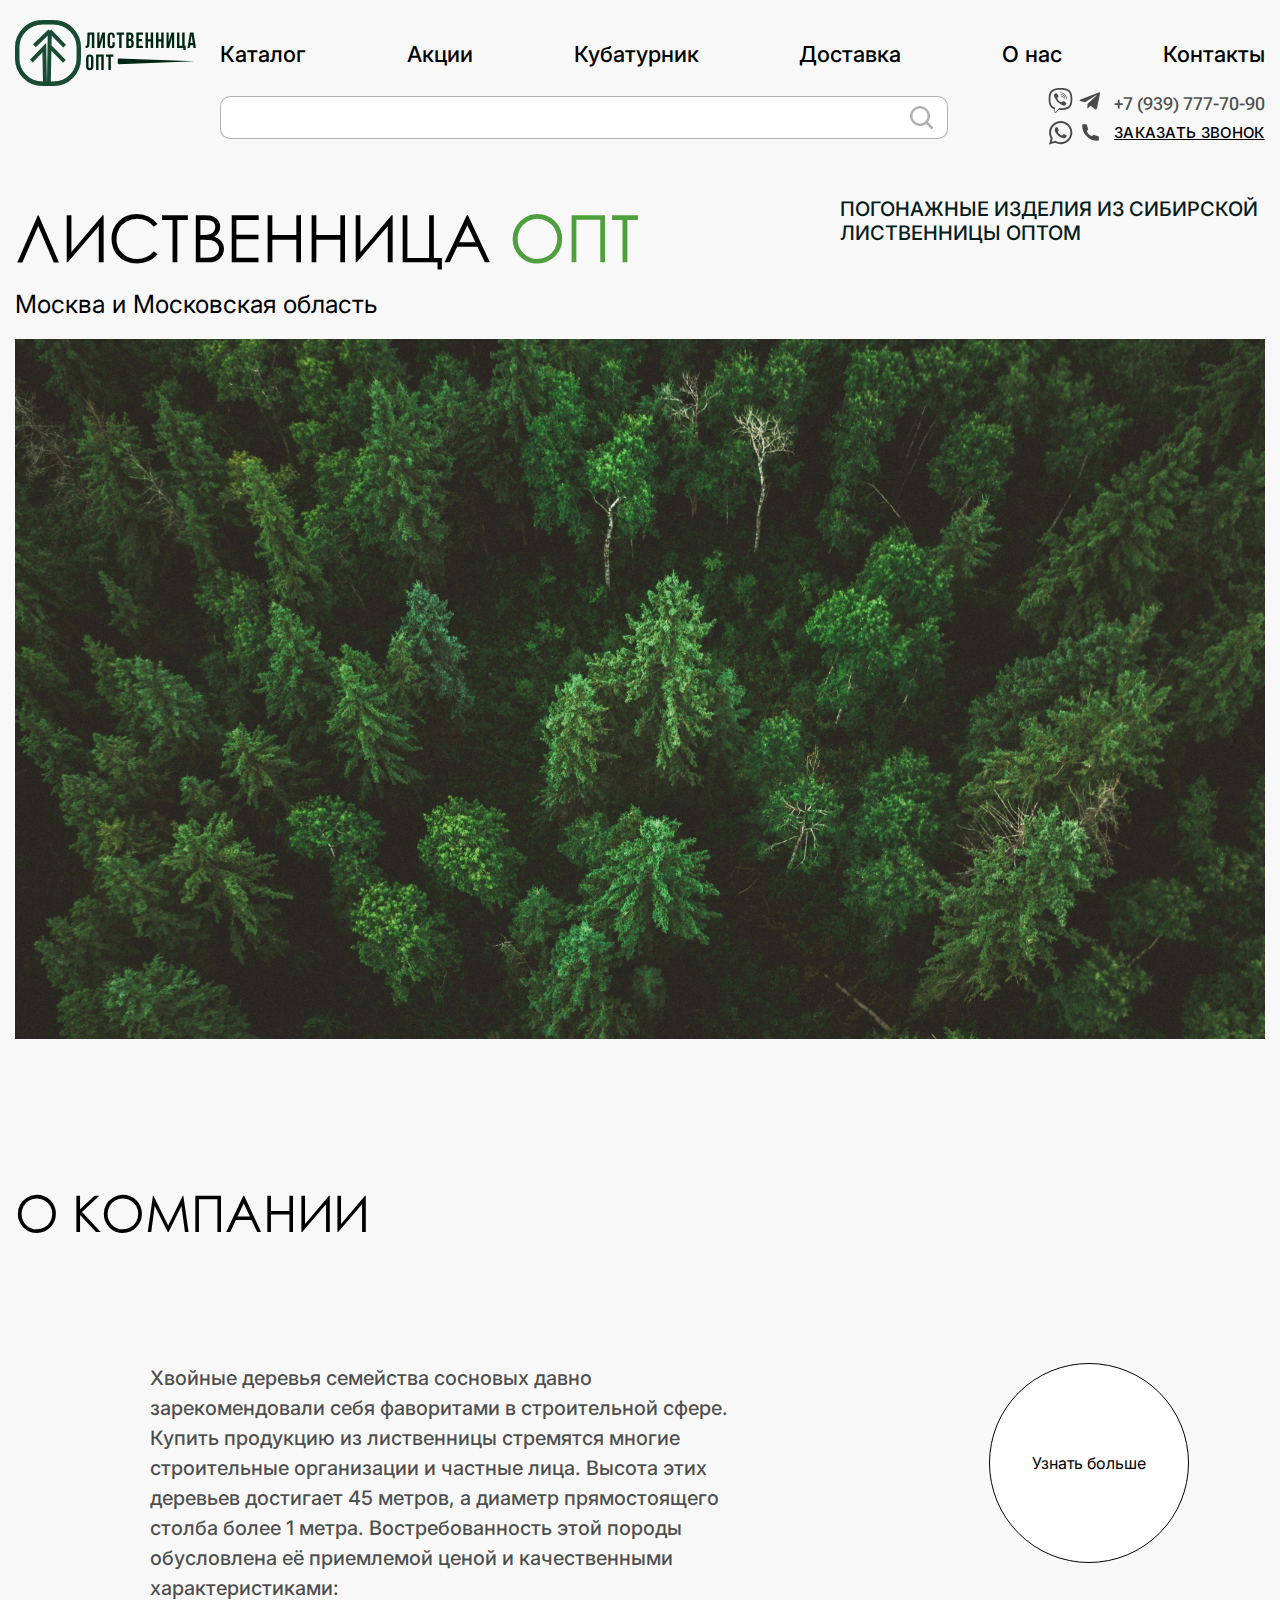
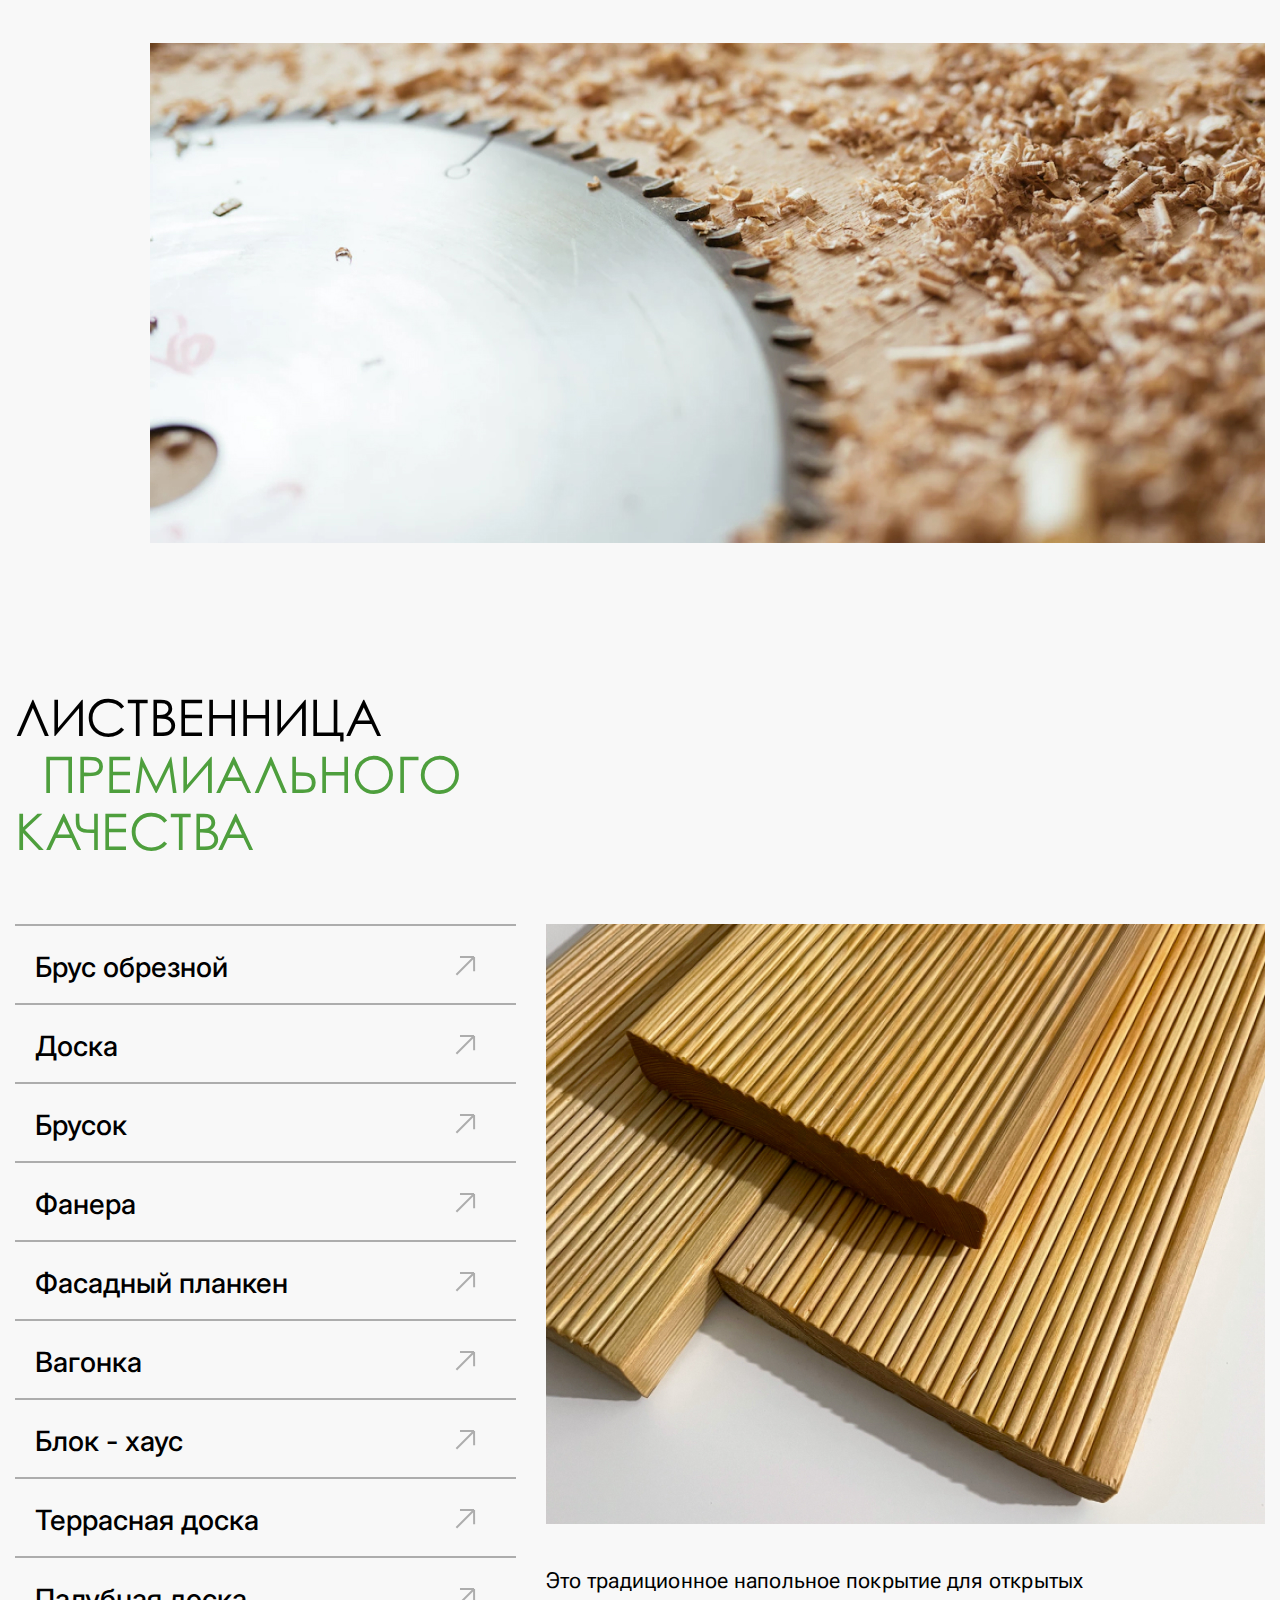
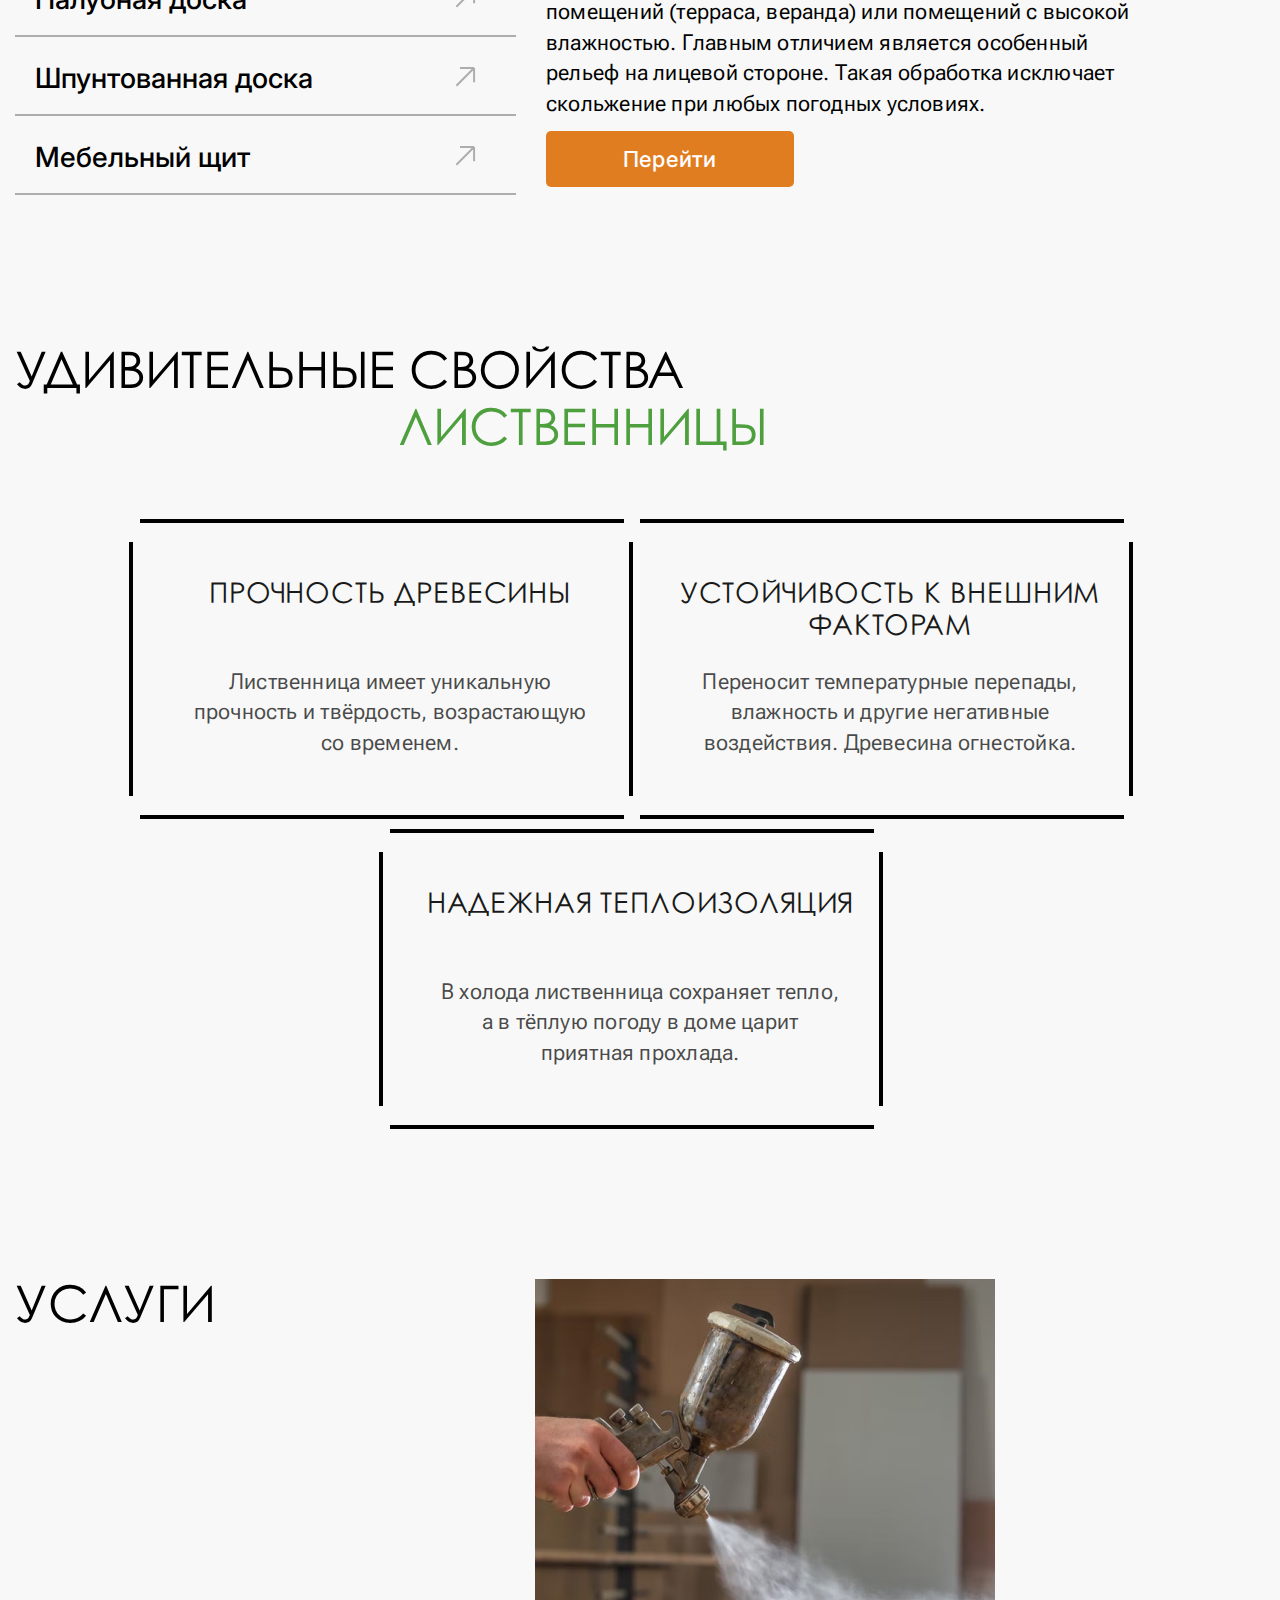
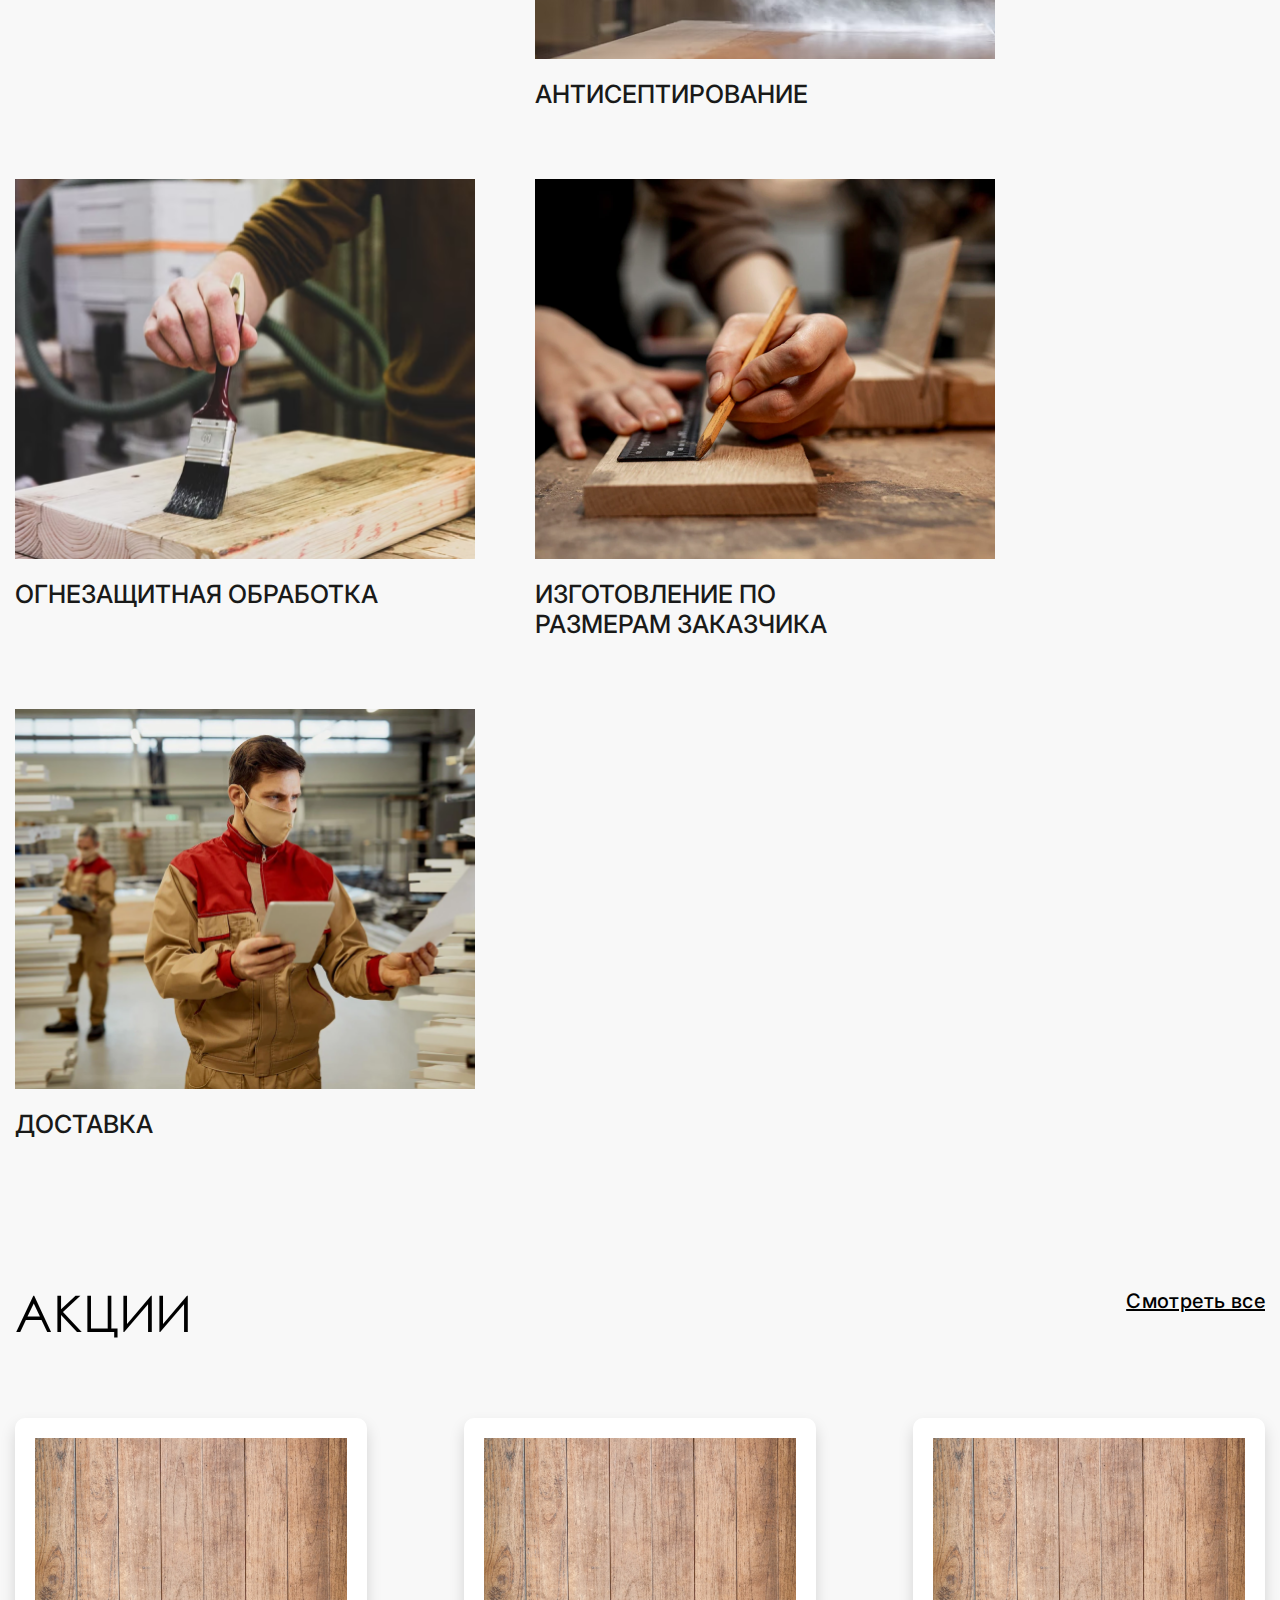
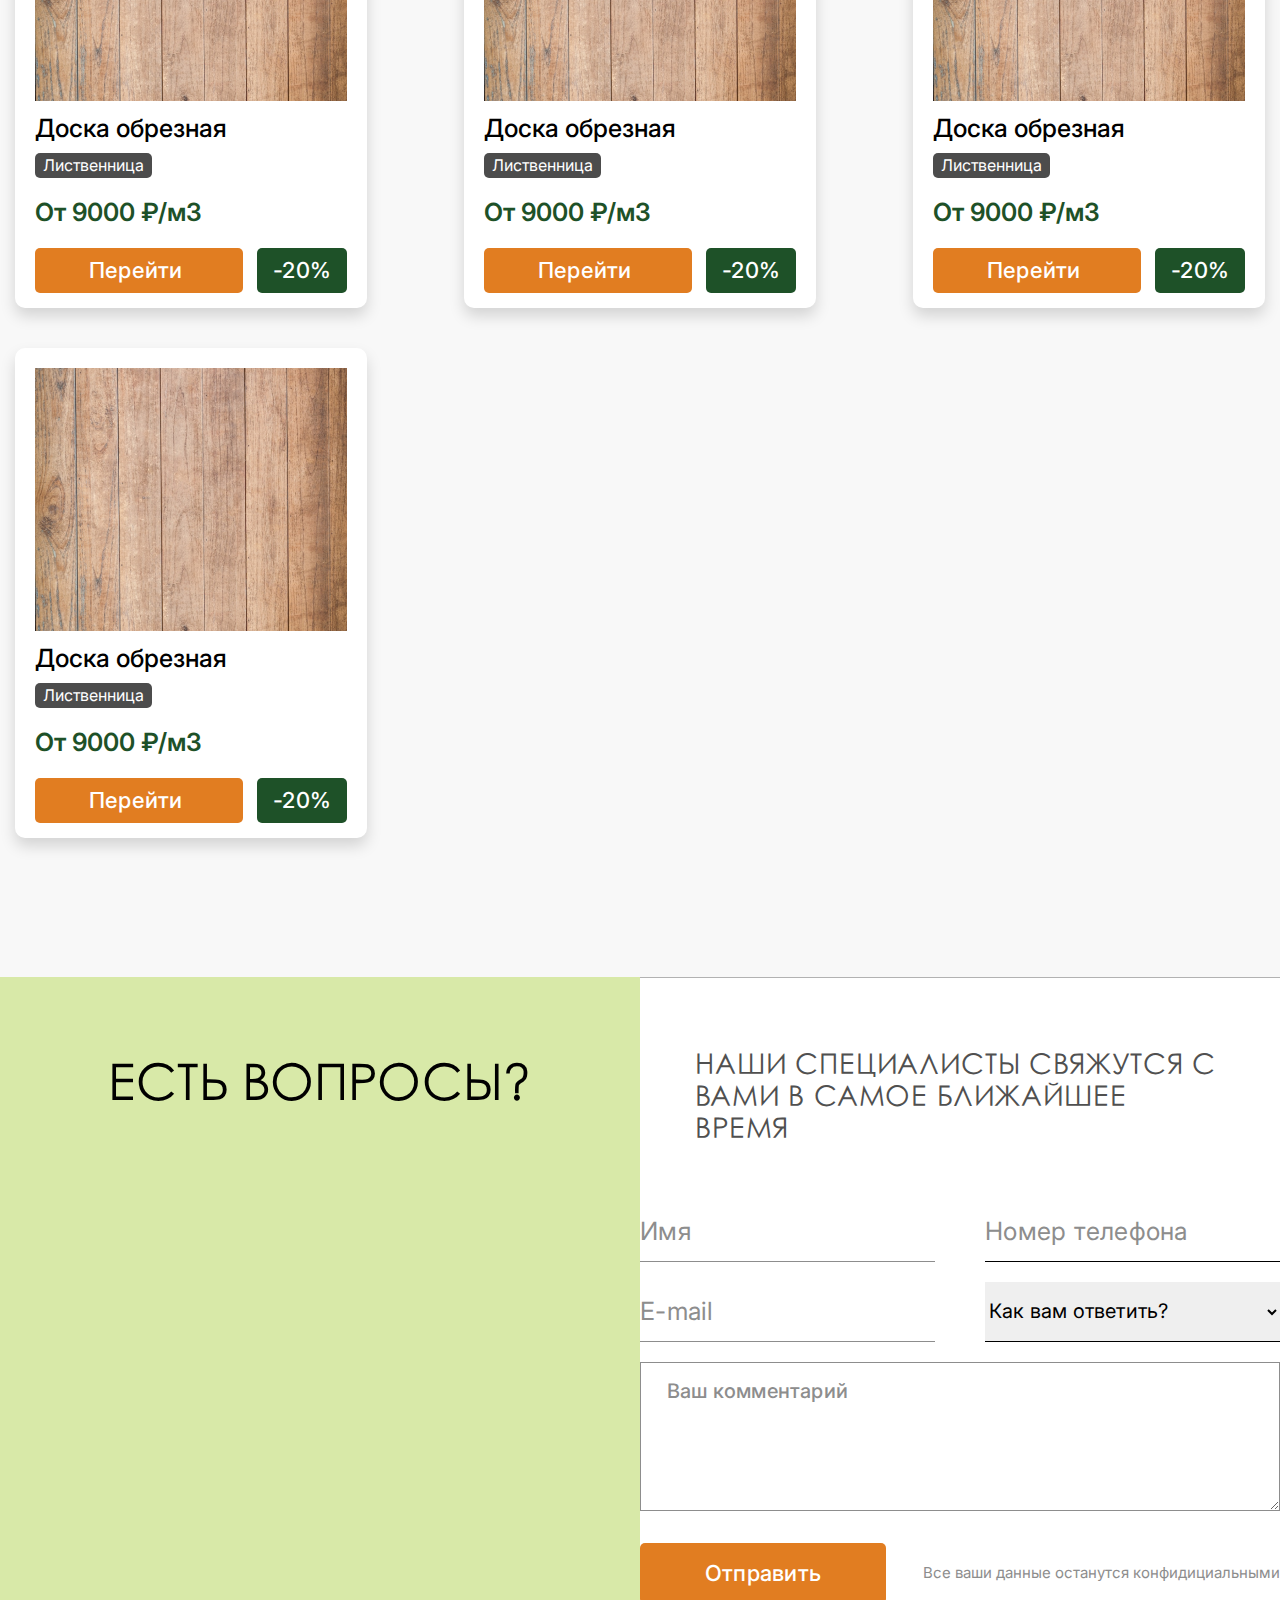
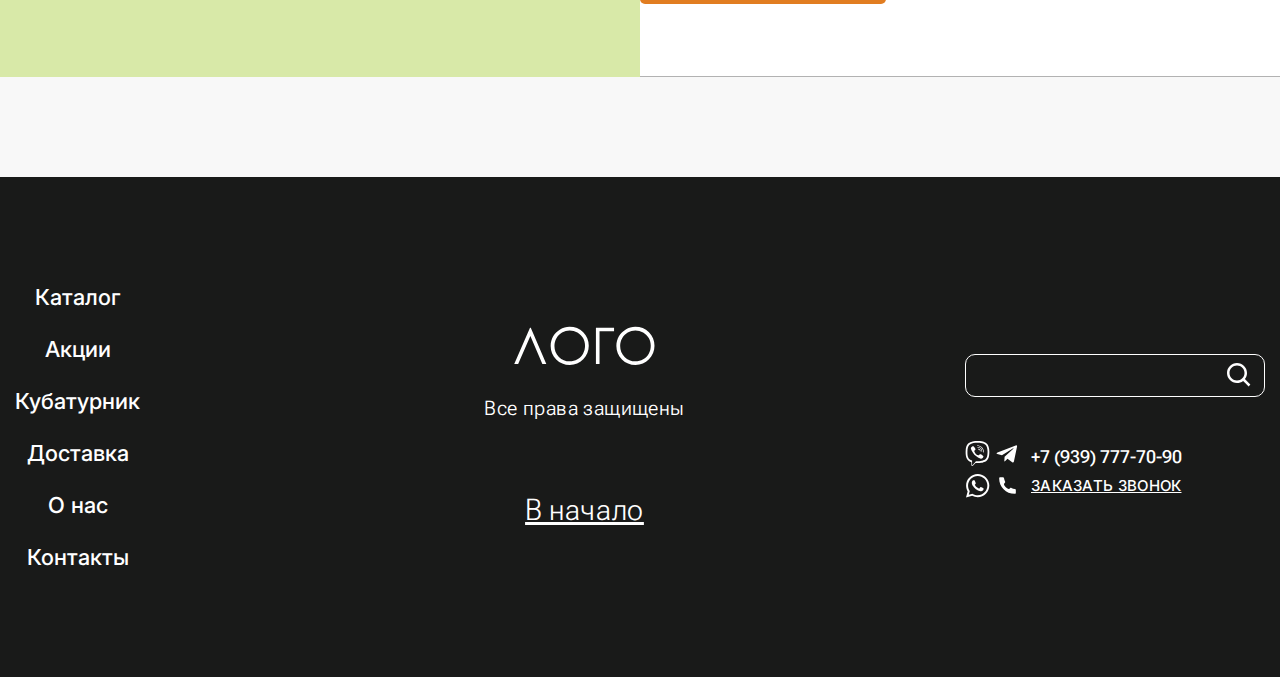
==== commit 499d7529: "add adaptive" ====
--- a/index.html
+++ b/index.html
@@ -756,6 +756,10 @@
               <h4 class="services__card-name">Антисептирование</h4>
             </div>
             <div class="services__card">
+              <div class="services__card-img services__card-img--1"></div>
+              <h4 class="services__card-name">Антисептирование</h4>
+            </div>
+            <div class="services__card">
               <div class="services__card-img services__card-img--2"></div>
               <h4 class="services__card-name">Огнезащитная обработка</h4>
             </div>
--- a/styles/style.css
+++ b/styles/style.css
@@ -482,6 +482,8 @@
   display: flex;
   width: 100%;
   justify-content: center;
+  flex-wrap: wrap;
+  row-gap: 10px;
 }
 
 .properties__list-card {
@@ -594,18 +596,23 @@
   column-gap: 60px;
 }
 .services__card {
+  /* flex: 0 1 30%; */
+  width: 460px;
+
+  /* max-width: 460px; */
 }
 
 .services__card:first-child {
-  margin-left: 519px;
+  visibility: hidden;
 }
 
 .services__card-img {
   margin-bottom: 20px;
-  width: 460px;
+  width: 100%;
   height: 380px;
   background-repeat: no-repeat;
-  background-size: 100% 100%;
+  background-size: cover;
+  background-position: center;
 }
 
 .services__card-img--1 {
--- a/styles/media.css
+++ b/styles/media.css
@@ -55,6 +55,23 @@
   }
 }
 
+@media (max-width: 1230px) {
+  .services__card:first-child {
+    display: none;
+  }
+  .services__container {
+    flex-direction: column;
+    gap: 40px;
+  }
+  .services__heading {
+    position: static;
+  }
+
+  .services__list {
+    justify-content: space-around;
+  }
+}
+
 @media (max-width: 1160px) {
   .hero__title {
     font-size: 55px;
@@ -91,6 +108,10 @@
   }
   .larch-item {
     padding: 15px 40px 15px 20px;
+  }
+
+  .services__card {
+    width: 45%;
   }
 }
 
@@ -106,6 +127,9 @@
   }
   .about__content-text {
   }
+  .about__content-link {
+    margin-right: 0;
+  }
 
   .heading {
     font-size: 43px;
@@ -120,6 +144,9 @@
 
   .larch__content-info-picture-img {
     width: 100%;
+  }
+  .properties__heading--green {
+    margin-left: 0;
   }
 }
 
@@ -220,6 +247,16 @@
   .larch-item {
     padding: 14px 12px 14px 6px;
   }
+
+  .services__card-img {
+    height: 300px;
+  }
+}
+
+@media (max-width: 635px) {
+  .services__card {
+    width: 80%;
+  }
 }
 
 @media (max-width: 600px) {
@@ -286,24 +323,35 @@
     flex-direction: column-reverse;
     align-items: center;
     gap: 25px;
+    height: fit-content;
+  }
+
+  .larch__content-info-picture {
+    height: 35%;
   }
 
   .larch-list {
     max-width: 100%;
-    flex-direction: row;
-    flex-wrap: wrap;
-    justify-content: space-around;
-    align-items: flex-start;
+    flex-direction: column;
+
+    align-items: center;
   }
   .larch-item {
-    width: 45%;
+    width: 100%;
     font-size: 18px;
   }
   .larch__content-info-link {
     font-size: 16px;
     padding: 8px 50px;
     margin: 0 auto;
-    display: inline-block;
+    display: flex;
+
+    width: 100%;
+    max-width: fit-content;
+  }
+
+  .services__card-name {
+    font-size: 18px;
   }
 }
 
@@ -332,4 +380,10 @@
     width: 45%;
     font-size: 13px;
   }
-}
+  .services__card-img {
+    height: 230px;
+  }
+  .services__card {
+    width: 90%;
+  }
+}
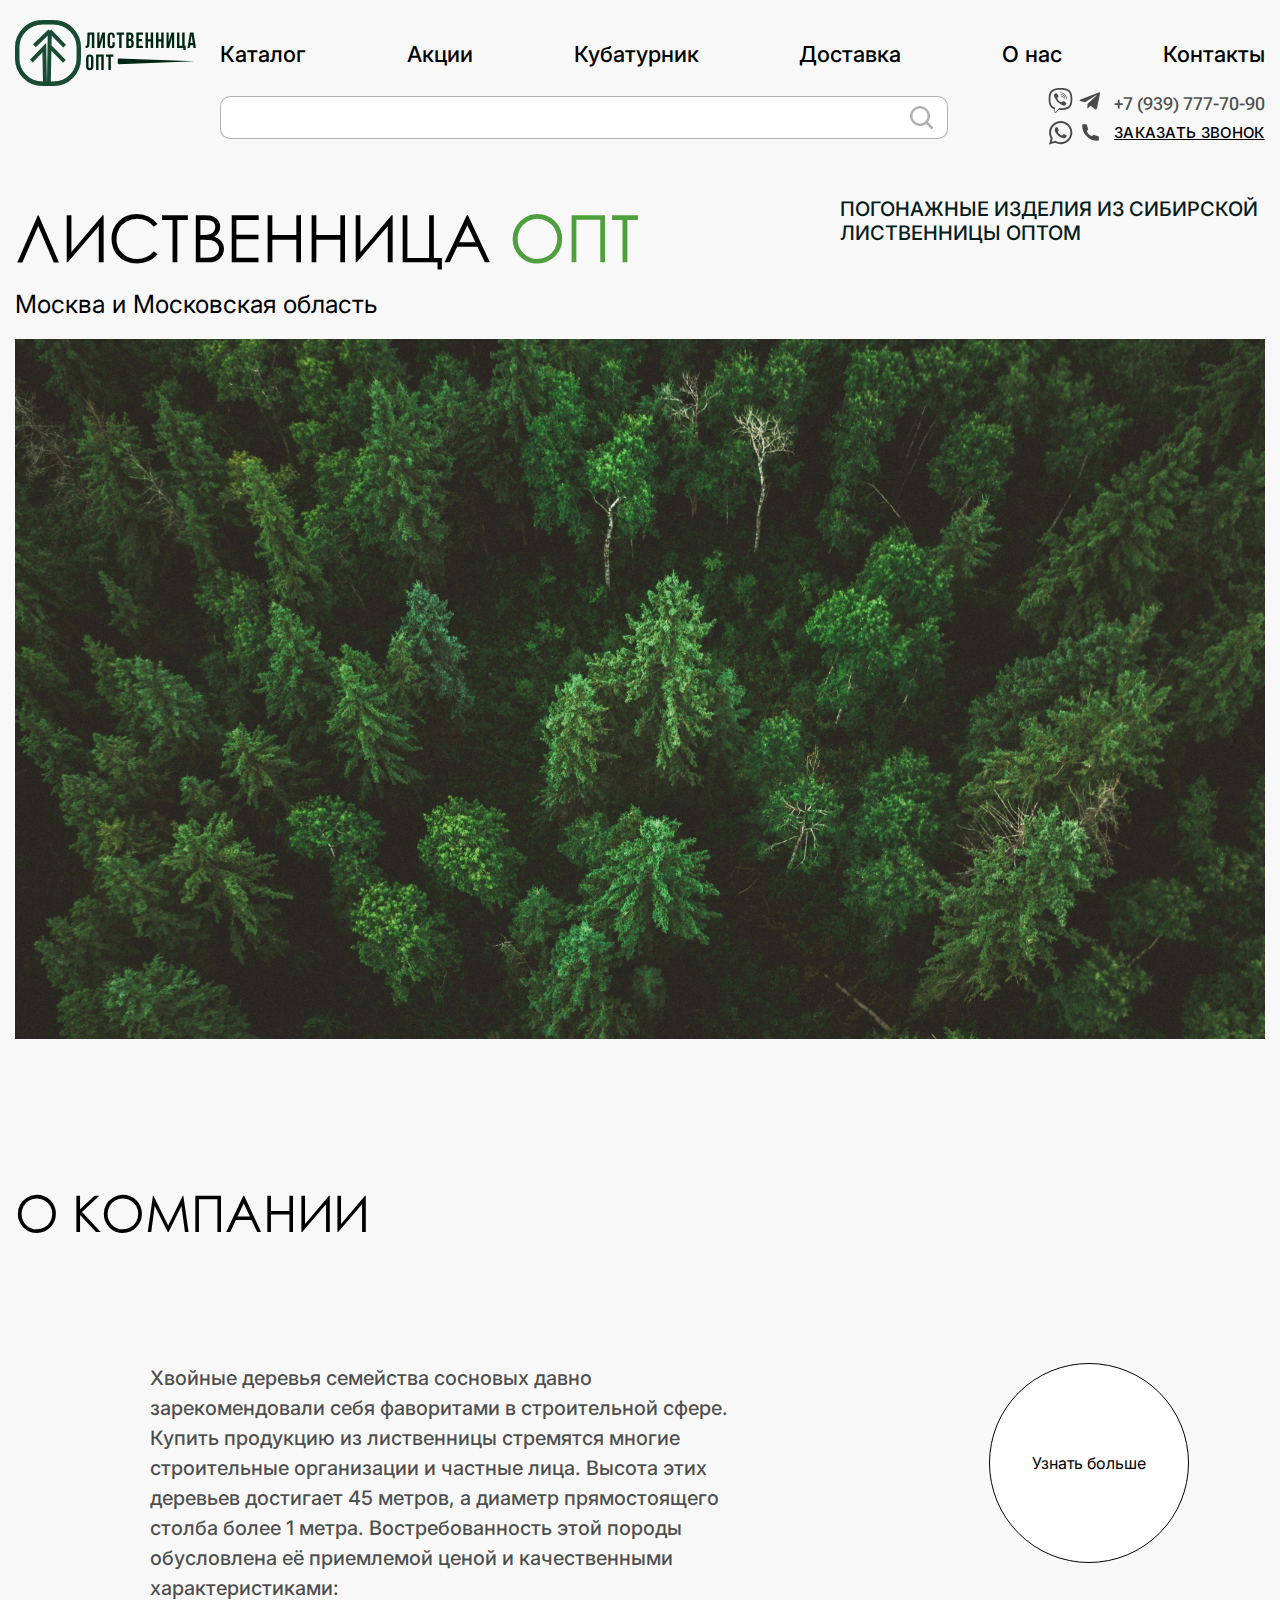
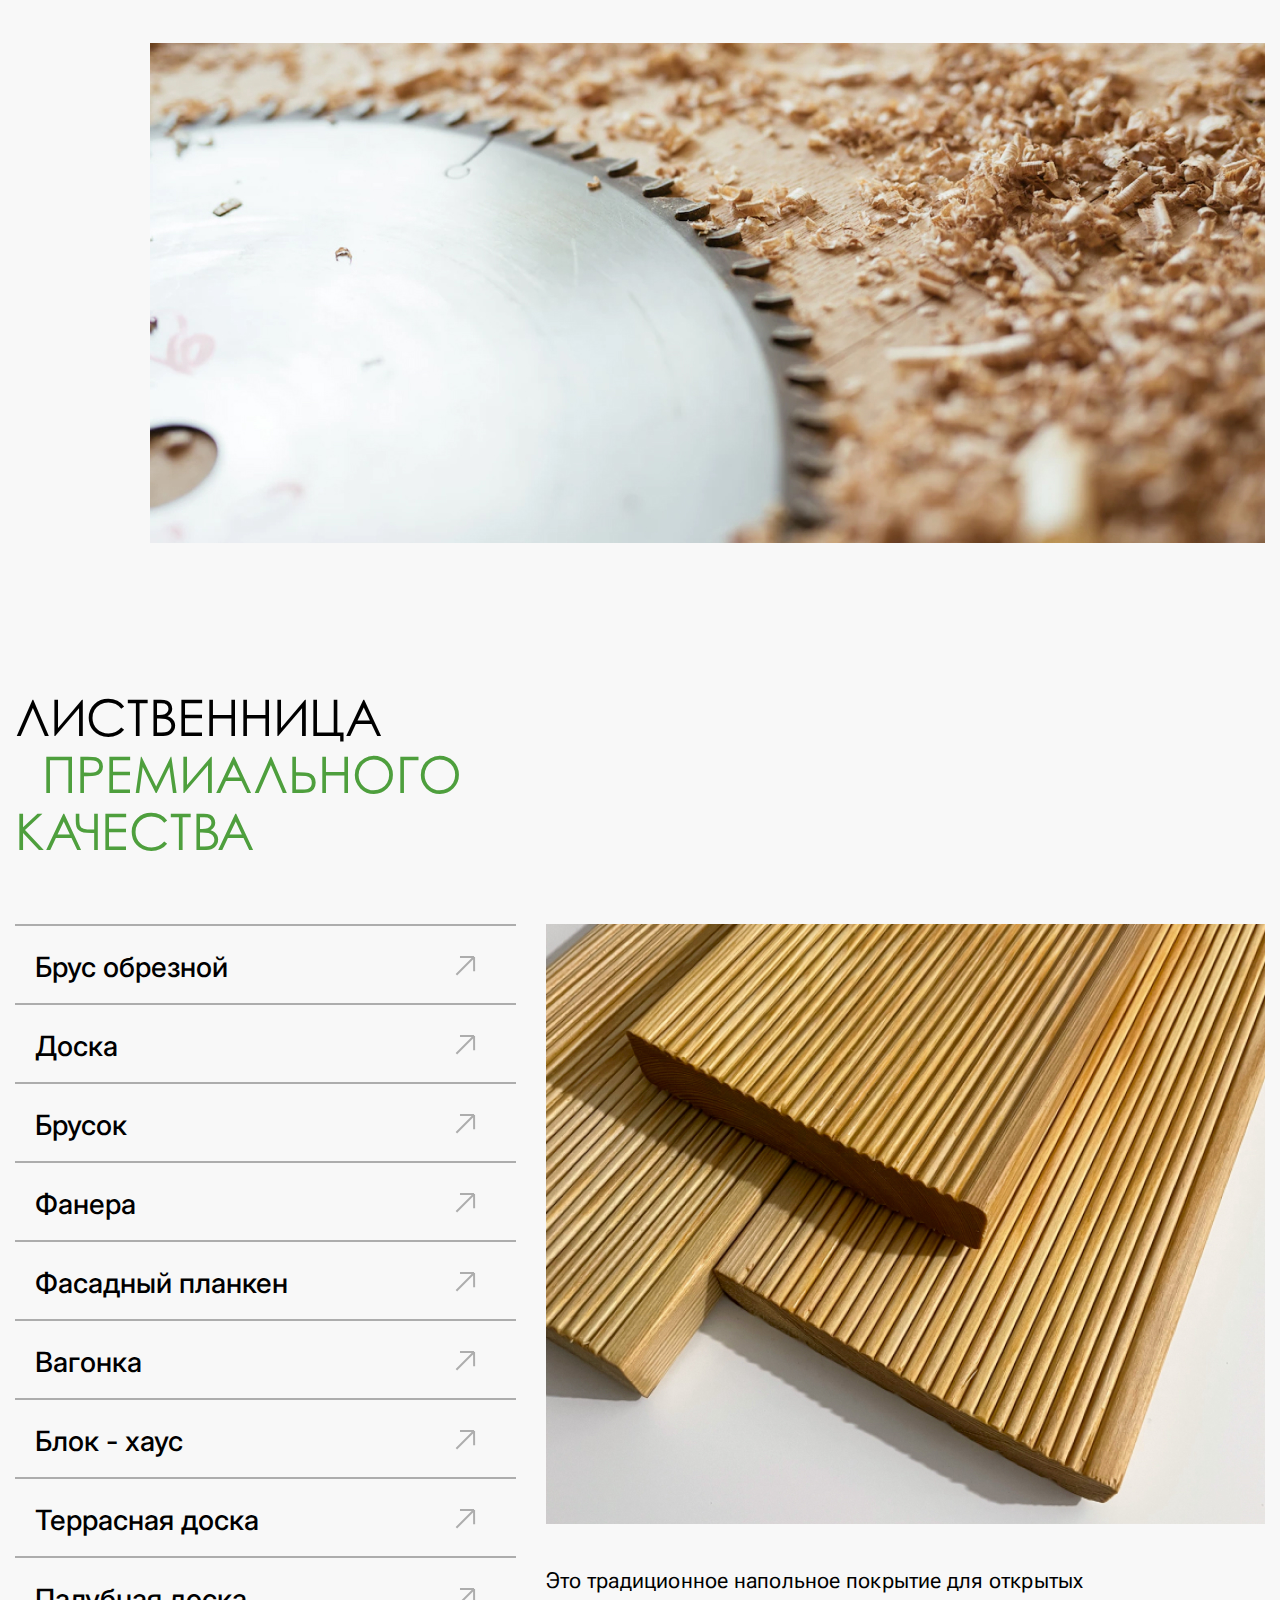
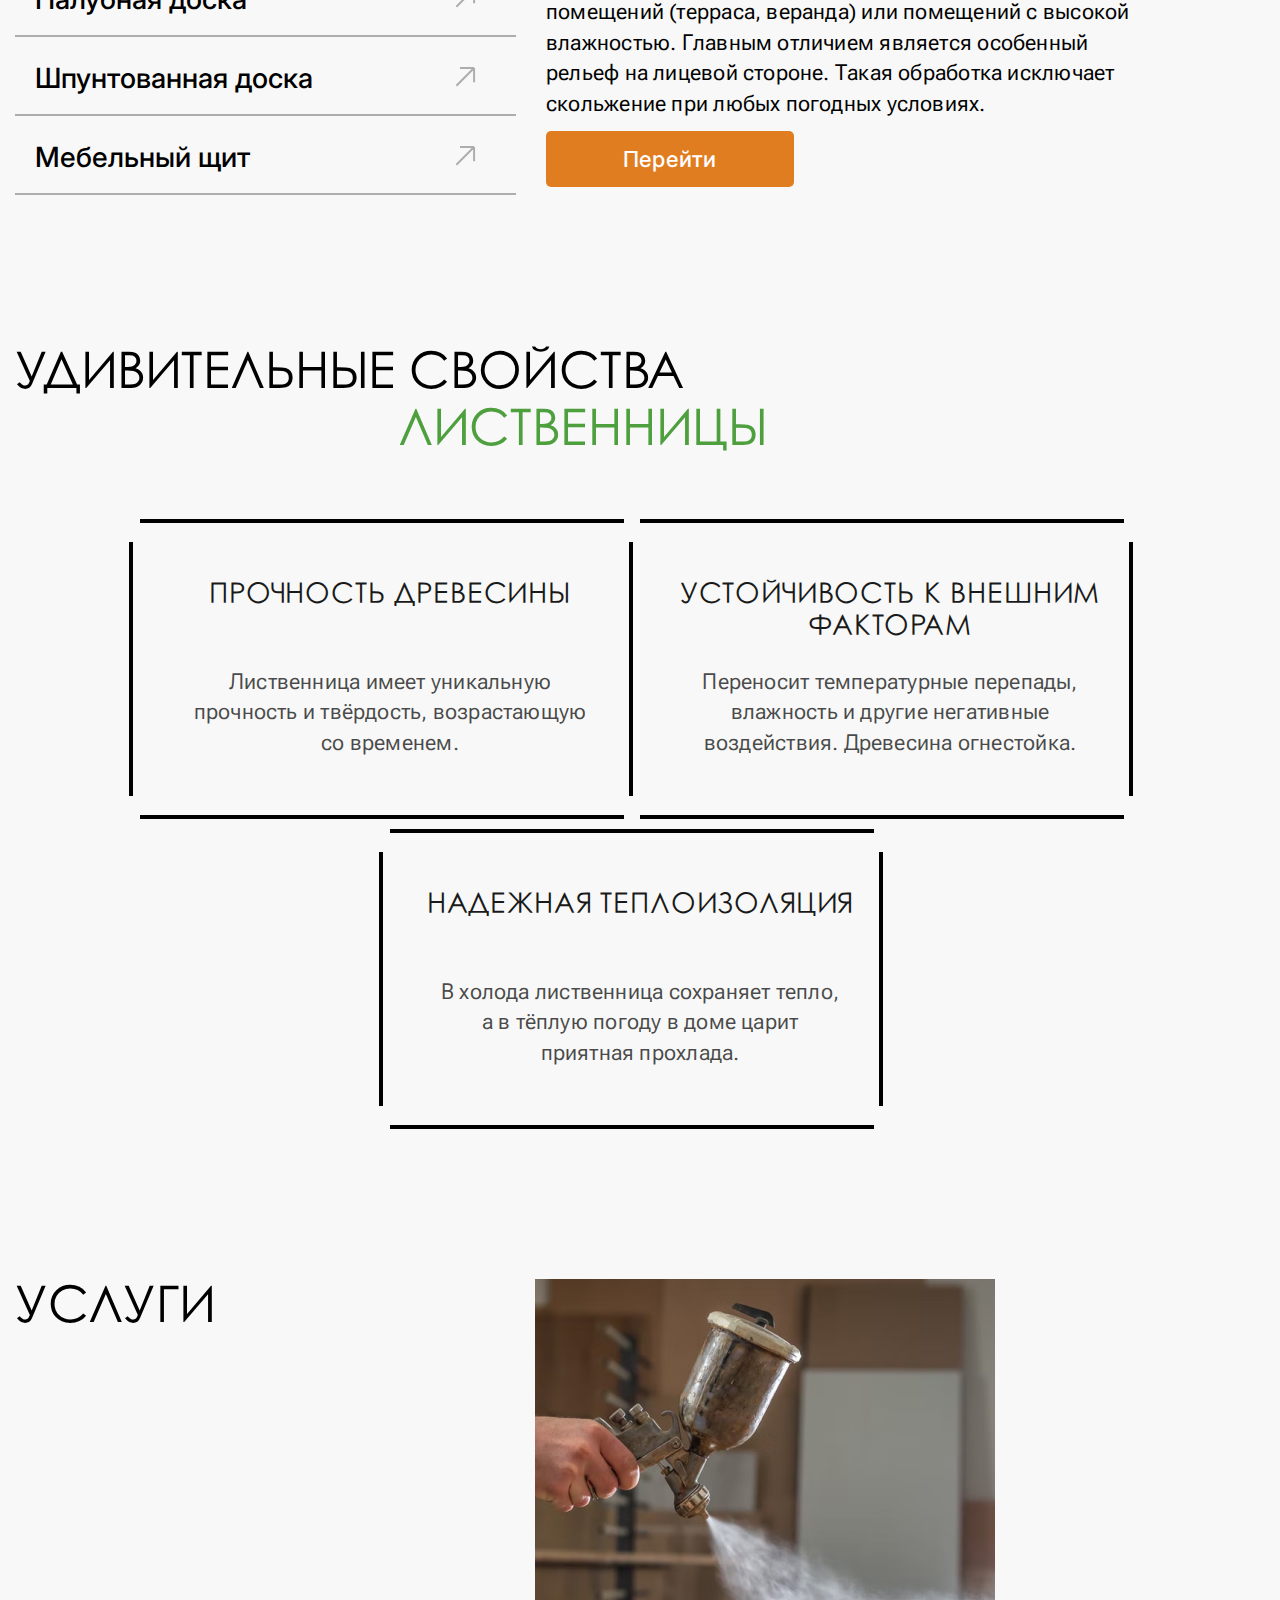
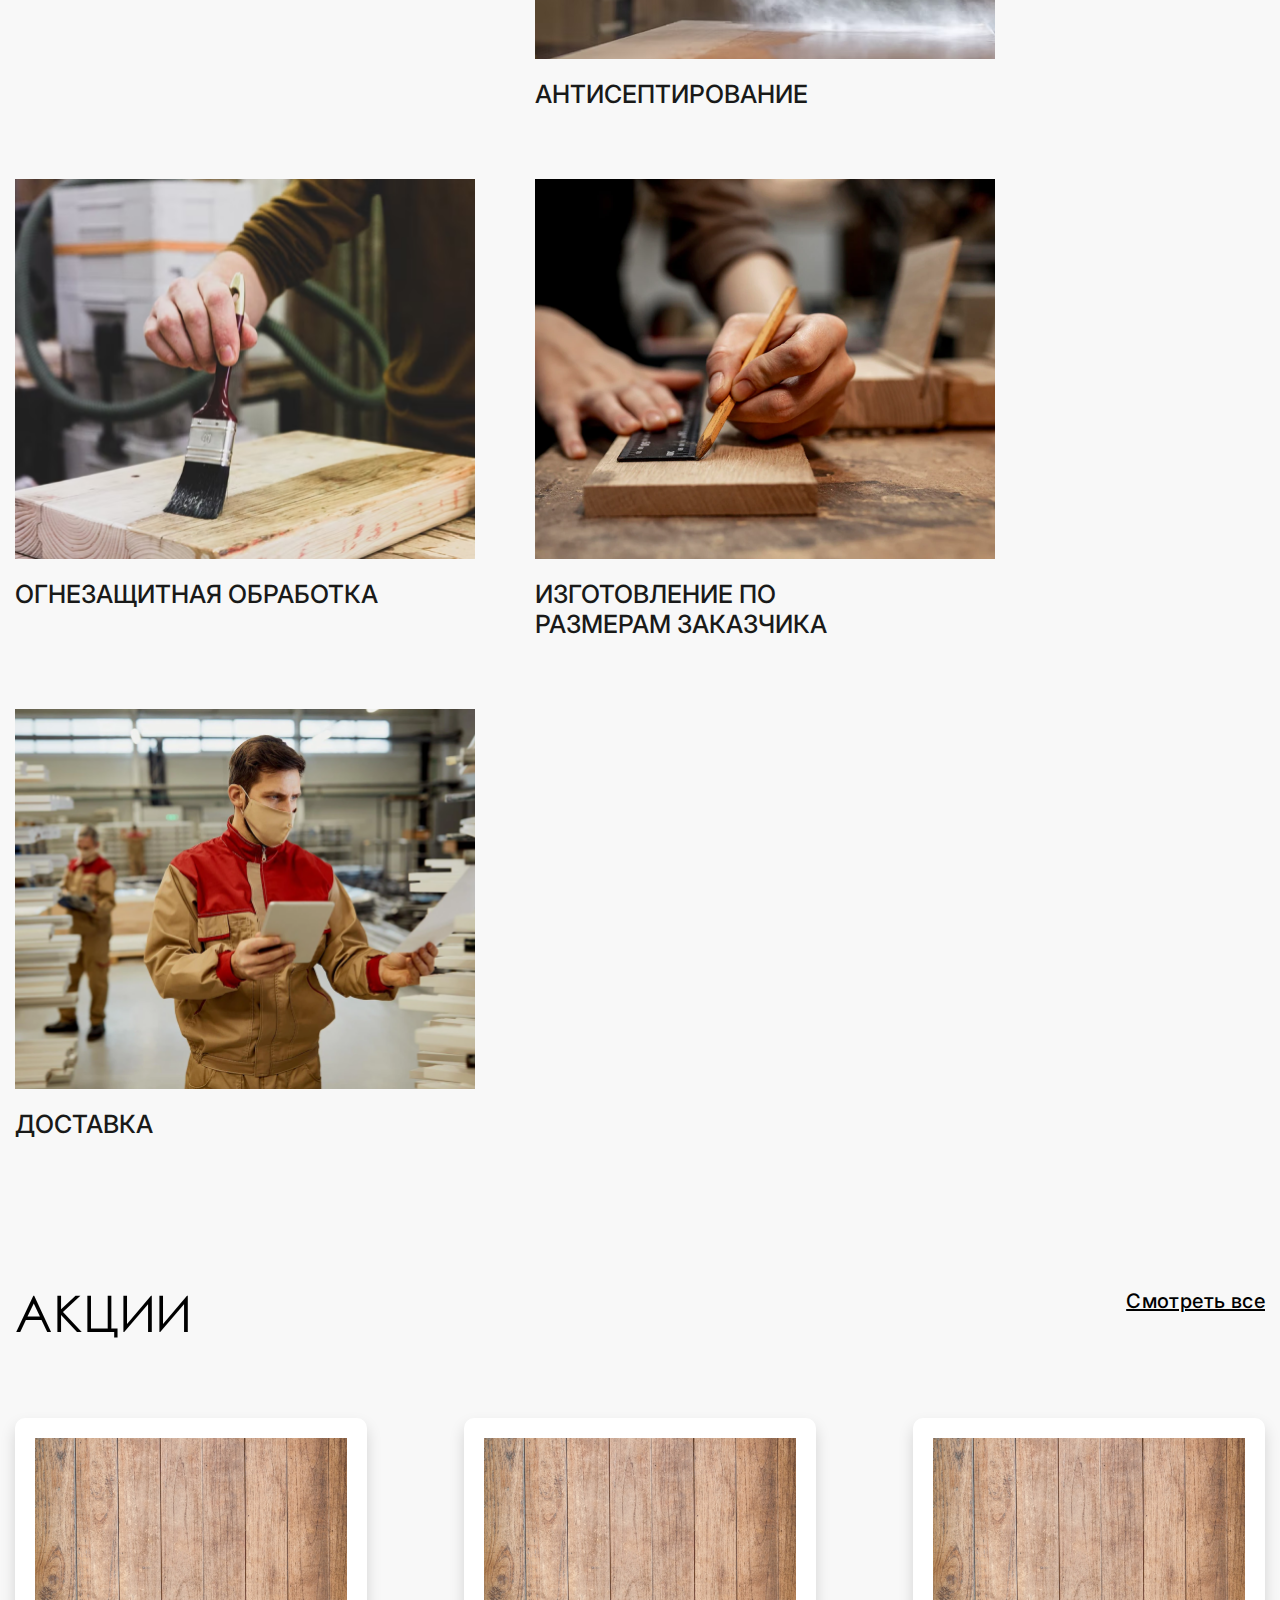
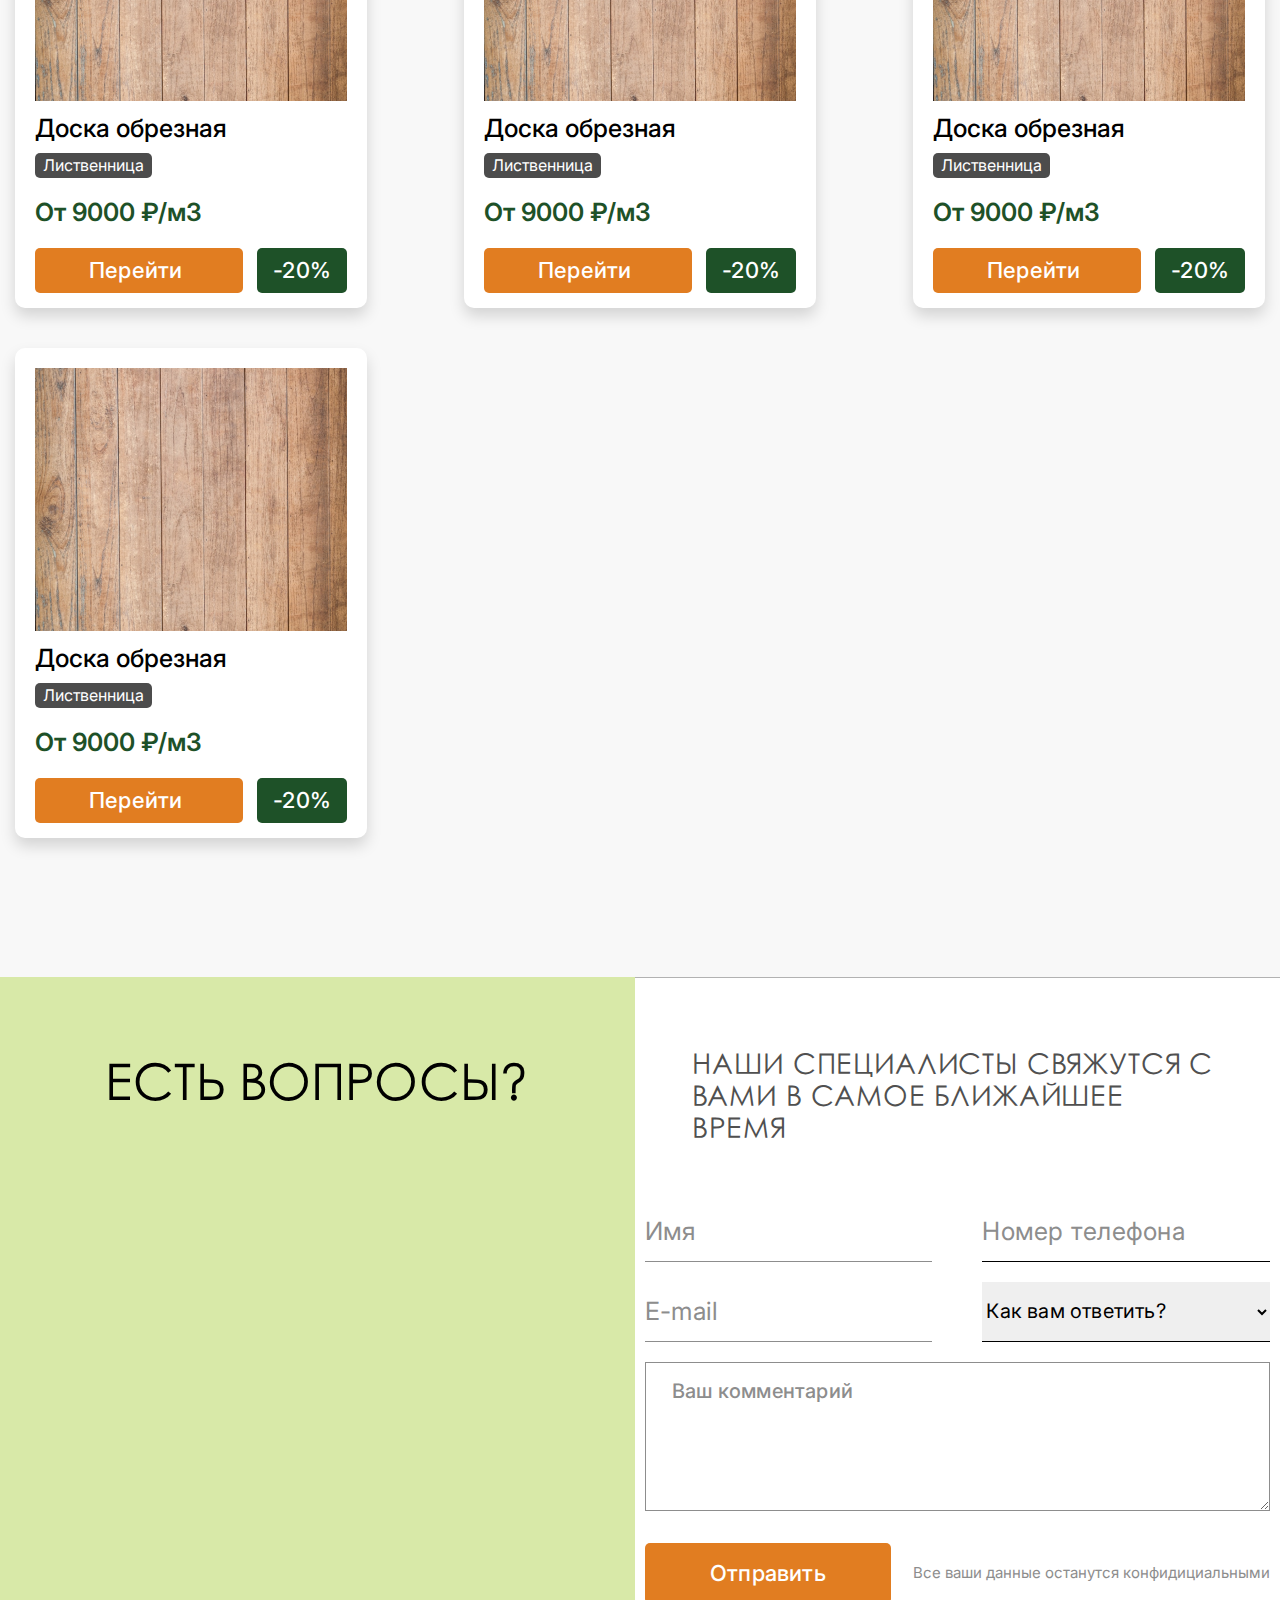
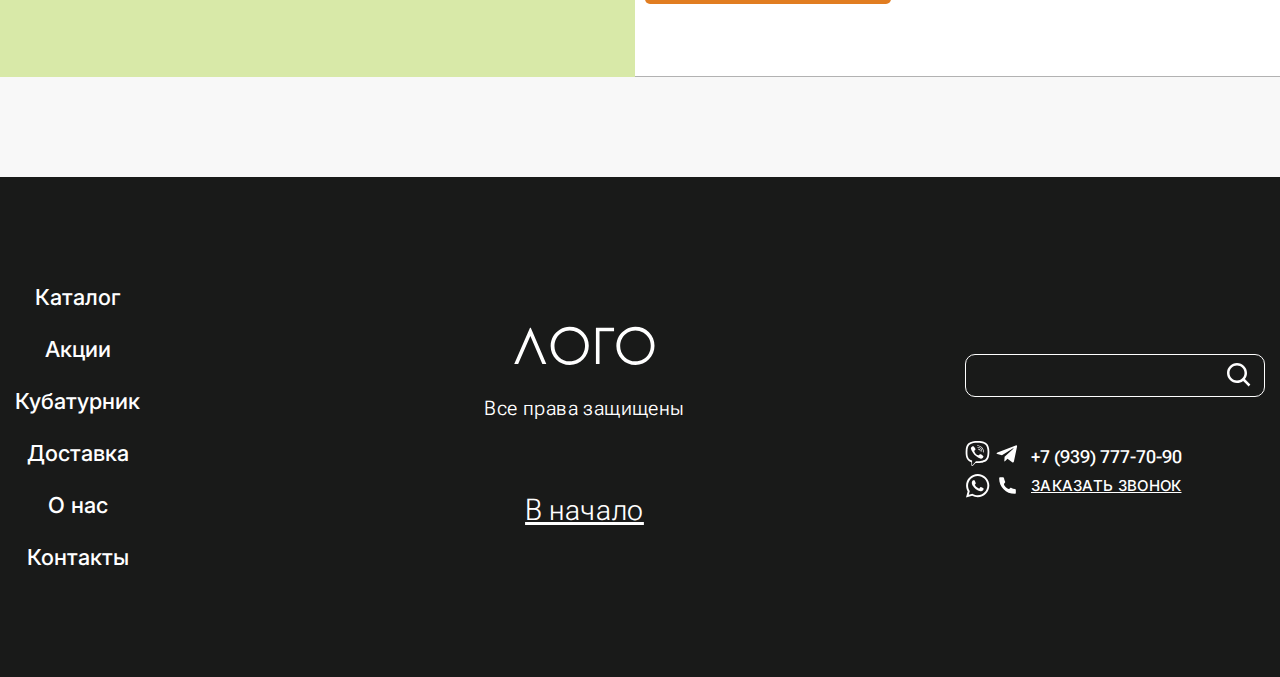
==== commit 890954f0: "index.html adaptive end" ====
--- a/index.html
+++ b/index.html
@@ -785,8 +785,10 @@
             <h3 class="discounts__heading-section heading">Акции</h3>
             <a href="#" class="discounts__head-row-link">Смотреть все</a>
           </div>
-          <div class="discounts__list cards-list">
-            <div class="discounts__list-card prod-card discount-card">
+          <div class="discounts__list cards-list cards-list--carouse">
+            <div
+              class="discounts__list-card prod-card discount-card discount-card--carouse"
+            >
               <div class="discount__card-picture card-picture">
                 <img src="./assets/img/discount-pic.png" alt="" />
               </div>
@@ -802,7 +804,9 @@
                 <span class="discount__card-value discount-value">-20%</span>
               </div>
             </div>
-            <div class="discounts__list-card prod-card discount-card">
+            <div
+              class="discounts__list-card prod-card discount-card discount-card--carouse"
+            >
               <div class="discount__card-picture card-picture">
                 <img src="./assets/img/discount-pic.png" alt="" />
               </div>
@@ -818,7 +822,9 @@
                 <span class="discount__card-value discount-value">-20%</span>
               </div>
             </div>
-            <div class="discounts__list-card prod-card discount-card">
+            <div
+              class="discounts__list-card prod-card discount-card discount-card--carouse"
+            >
               <div class="discount__card-picture card-picture">
                 <img src="./assets/img/discount-pic.png" alt="" />
               </div>
@@ -834,7 +840,9 @@
                 <span class="discount__card-value discount-value">-20%</span>
               </div>
             </div>
-            <div class="discounts__list-card prod-card discount-card">
+            <div
+              class="discounts__list-card prod-card discount-card discount-card--carouse"
+            >
               <div class="discount__card-picture card-picture">
                 <img src="./assets/img/discount-pic.png" alt="" />
               </div>
--- a/styles/style.css
+++ b/styles/style.css
@@ -501,7 +501,8 @@
 .properties-card::before {
   position: absolute;
   content: "";
-  width: 480px;
+  width: 100%;
+  max-width: 480px;
   height: 0;
   border: 2px solid #000000;
   top: 0;
@@ -511,7 +512,8 @@
 .properties-card::after {
   position: absolute;
   content: "";
-  width: 480px;
+  width: 100%;
+  max-width: 480px;
   height: 0;
   border: 2px solid #000000;
   bottom: 0;
@@ -838,6 +840,7 @@
   border-width: 1px 0px;
   border-style: solid;
   border-color: rgba(0, 0, 0, 0.3);
+  padding: 0 10px;
 }
 .connect__content-caption {
   font-family: "Rounded Elegance";
--- a/styles/media.css
+++ b/styles/media.css
@@ -112,6 +112,26 @@
 
   .services__card {
     width: 45%;
+  }
+}
+
+@media (max-width: 970px) {
+  .connect {
+    flex-direction: column;
+  }
+
+  .connect__title {
+    max-width: none;
+    height: 200px;
+    display: flex;
+  }
+  .connect__heading {
+    margin-top: 0;
+    align-self: center;
+  }
+
+  .connect__content-caption {
+    margin-top: 20px;
   }
 }
 
@@ -251,6 +271,38 @@
   .services__card-img {
     height: 300px;
   }
+  .connetct-form__btn-row {
+    flex-direction: column;
+    gap: 8px;
+  }
+  .footer__container {
+    flex-direction: column;
+    gap: 30px;
+  }
+  .connetct-form__btn-row-text {
+    text-align: center;
+  }
+  .footer__nav {
+    margin-top: 30px;
+    gap: 10px;
+    margin-right: 0;
+  }
+
+  .nav__link {
+    font-size: 16px;
+  }
+  .footer__logo {
+  }
+  .footer__md-col-text {
+    margin-bottom: 20px;
+  }
+  .footer {
+    height: fit-content;
+  }
+  .footer__contacts {
+    justify-content: center;
+    margin-bottom: 20px;
+  }
 }
 
 @media (max-width: 635px) {
@@ -353,6 +405,143 @@
   .services__card-name {
     font-size: 18px;
   }
+
+  .connect-form__fieldset {
+    flex-direction: column;
+    gap: 15px;
+  }
+  .connect-form__fieldset-input {
+    max-width: none;
+  }
+
+  .connect-form__select {
+    max-width: none;
+  }
+}
+
+@media (max-width: 542px) {
+  .properties__list {
+  }
+  .side-menu {
+    width: 50%;
+  }
+  .burger-tel-box {
+    align-items: end;
+  }
+  .tel-box__num {
+    font-size: 16px;
+  }
+  .properties-card {
+    height: 220px;
+    width: 100%;
+    max-width: 270px;
+    padding: 35px 0;
+    flex-shrink: 0;
+    scroll-snap-align: start;
+  }
+
+  .properties-card__border::before {
+    height: 185px;
+    top: -20px;
+    left: -141px;
+  }
+
+  .properties-card__border::after {
+    height: 185px;
+    top: -20px;
+    left: 143px;
+  }
+
+  .properties-card__heading {
+    font-size: 20px;
+  }
+
+  .properties-card__text {
+    font-size: 15px;
+  }
+  .header {
+    margin-bottom: 30px;
+  }
+
+  .hero {
+    margin-bottom: 50px;
+  }
+  .about {
+    margin-bottom: 50px;
+  }
+  .about__content {
+  }
+  .about__content-row {
+    margin-top: 30px;
+  }
+  .properties {
+    margin-bottom: 30px;
+  }
+  .properties__list {
+    row-gap: 0;
+  }
+
+  .properties-card:not(:first-child) {
+    margin-top: -4px;
+  }
+
+  .heading {
+    line-height: 38px;
+  }
+  .larch__container {
+    gap: 30px;
+  }
+  .larch {
+    margin-bottom: 50px;
+  }
+  .discounts__head-row {
+    margin-bottom: 30px;
+    align-items: center;
+  }
+  .services {
+    margin-bottom: 50px;
+  }
+  .services__card-img {
+    margin-bottom: 10px;
+  }
+  .services__card-name {
+    line-height: 23px;
+  }
+  .services__list {
+    row-gap: 25px;
+  }
+  .discounts {
+    margin-bottom: 50px;
+  }
+  .connect__content-caption {
+    font-size: 20px;
+  }
+  .connect__content {
+    gap: 25px;
+  }
+  .connect-form__fieldset-input {
+    height: 40px;
+  }
+  .connect-form__fieldset-input::placeholder {
+    font-size: 16px;
+  }
+  .connect-form__select {
+    font-size: 16px;
+  }
+  .connect__textarea::placeholder {
+    font-size: 16px;
+  }
+  .connect {
+    margin-bottom: 43px;
+  }
+
+  .cards-list--carouse {
+    padding: 0 0 20px 0;
+  }
+  .connetct-form__btn-row-button {
+    font-size: 18px;
+    padding: 8px 38px;
+  }
 }
 
 @media (max-width: 465px) {
@@ -376,8 +565,11 @@
     font-size: 26px;
   }
 
+  .larch-list {
+    margin-right: 0;
+  }
   .larch-item {
-    width: 45%;
+    width: 100%;
     font-size: 13px;
   }
   .services__card-img {
@@ -386,4 +578,33 @@
   .services__card {
     width: 90%;
   }
-}
+  .card-picture {
+    height: fit-content;
+  }
+  .cards-list--carouse {
+    overflow: auto;
+    gap: 5px;
+    scroll-snap-type: x mandatory;
+    flex-wrap: nowrap;
+  }
+  .discount-card--carouse {
+    flex-shrink: 0;
+    max-width: 300px;
+  }
+
+  .discount__card-picture img {
+    object-fit: contain;
+    width: 100%;
+  }
+  .discount__card-row {
+    flex-direction: column-reverse;
+    gap: 10px;
+    align-items: center;
+  }
+}
+
+@media (max-width: 330px) {
+  .discount-card--carouse {
+    max-width: 250px;
+  }
+}
